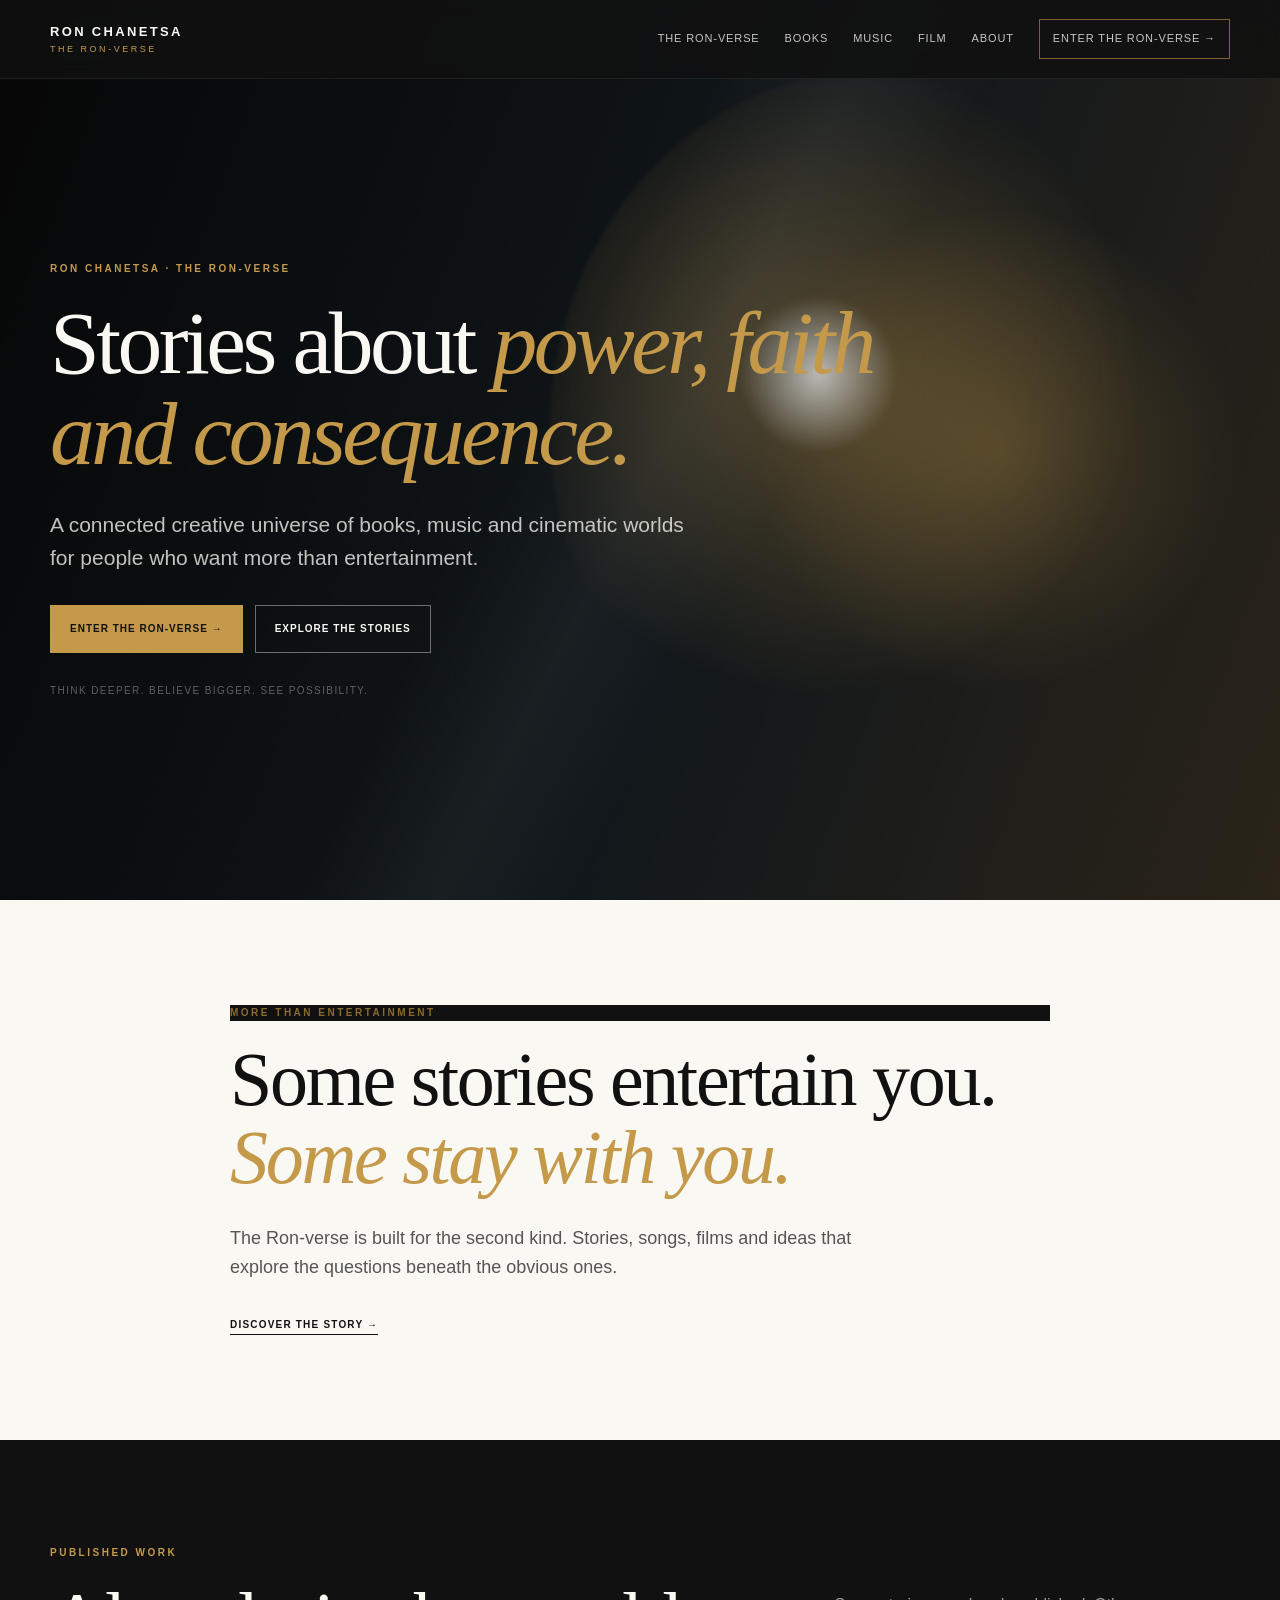
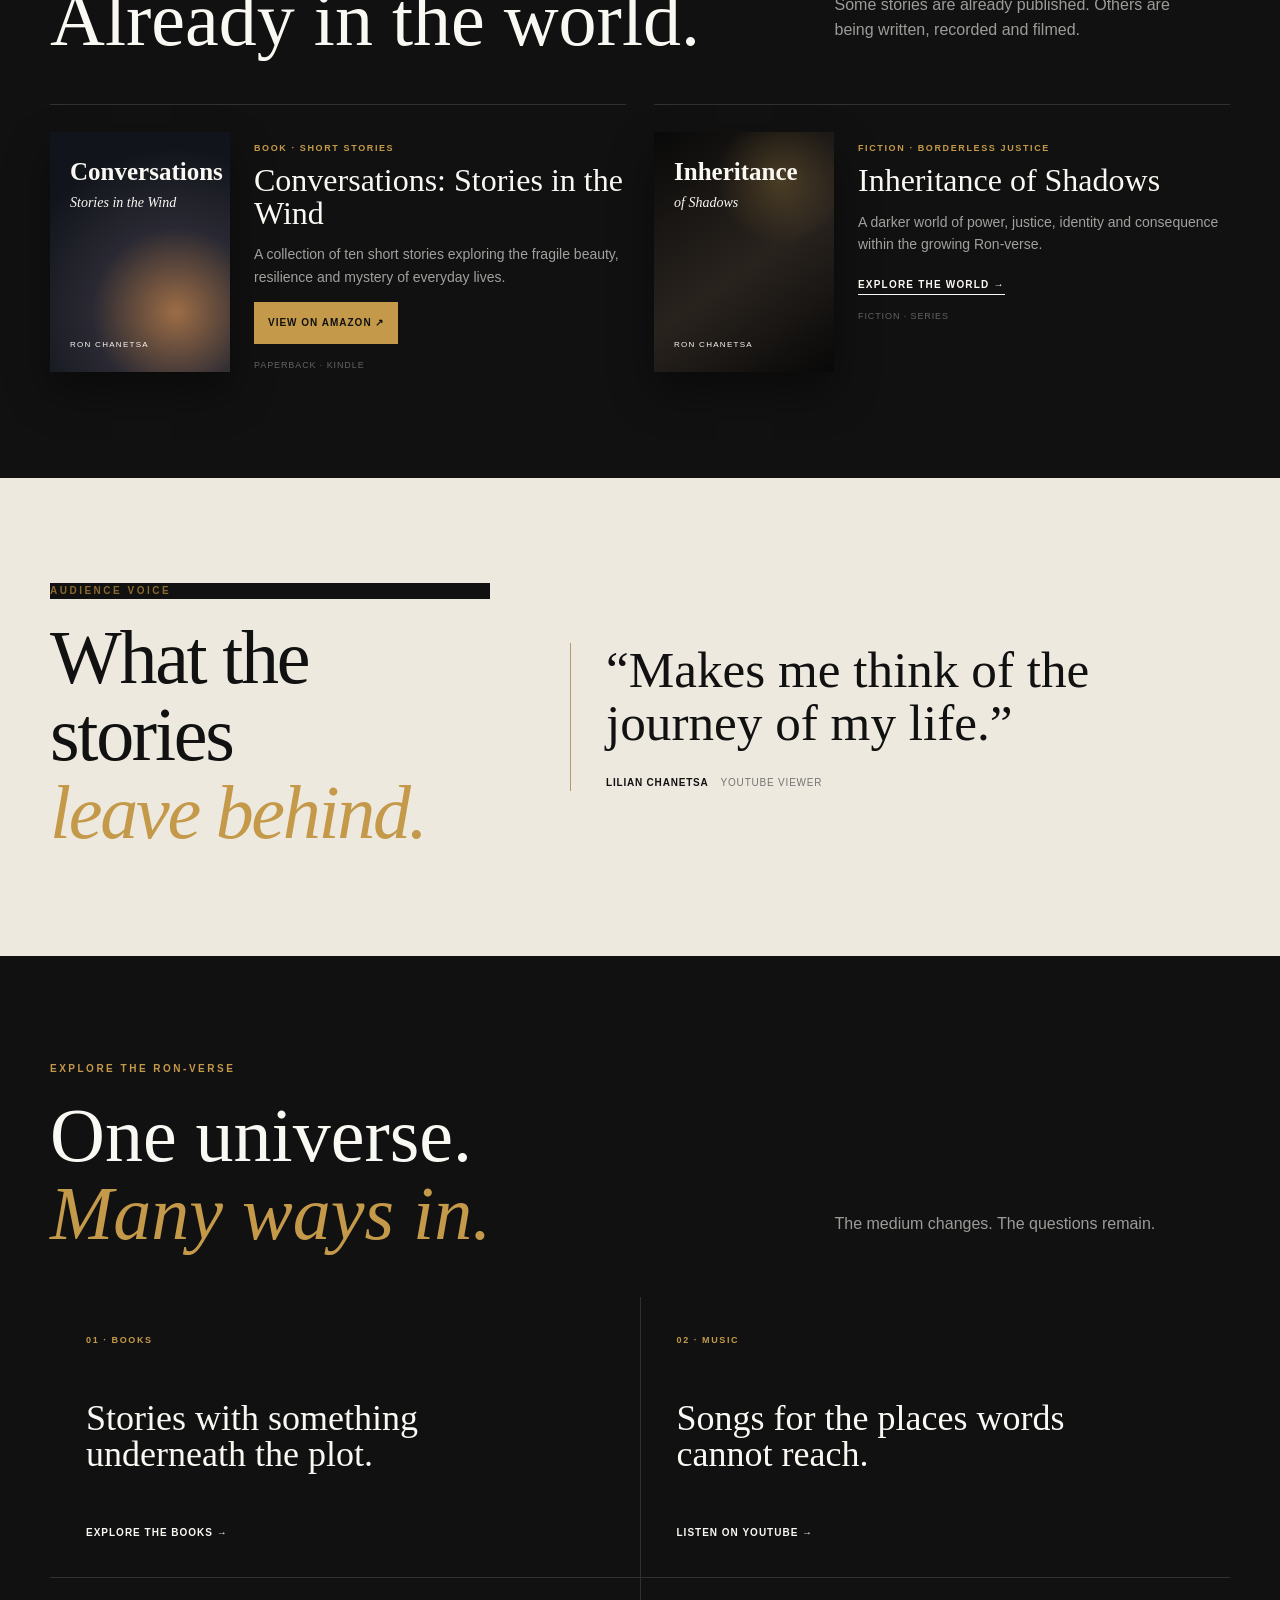
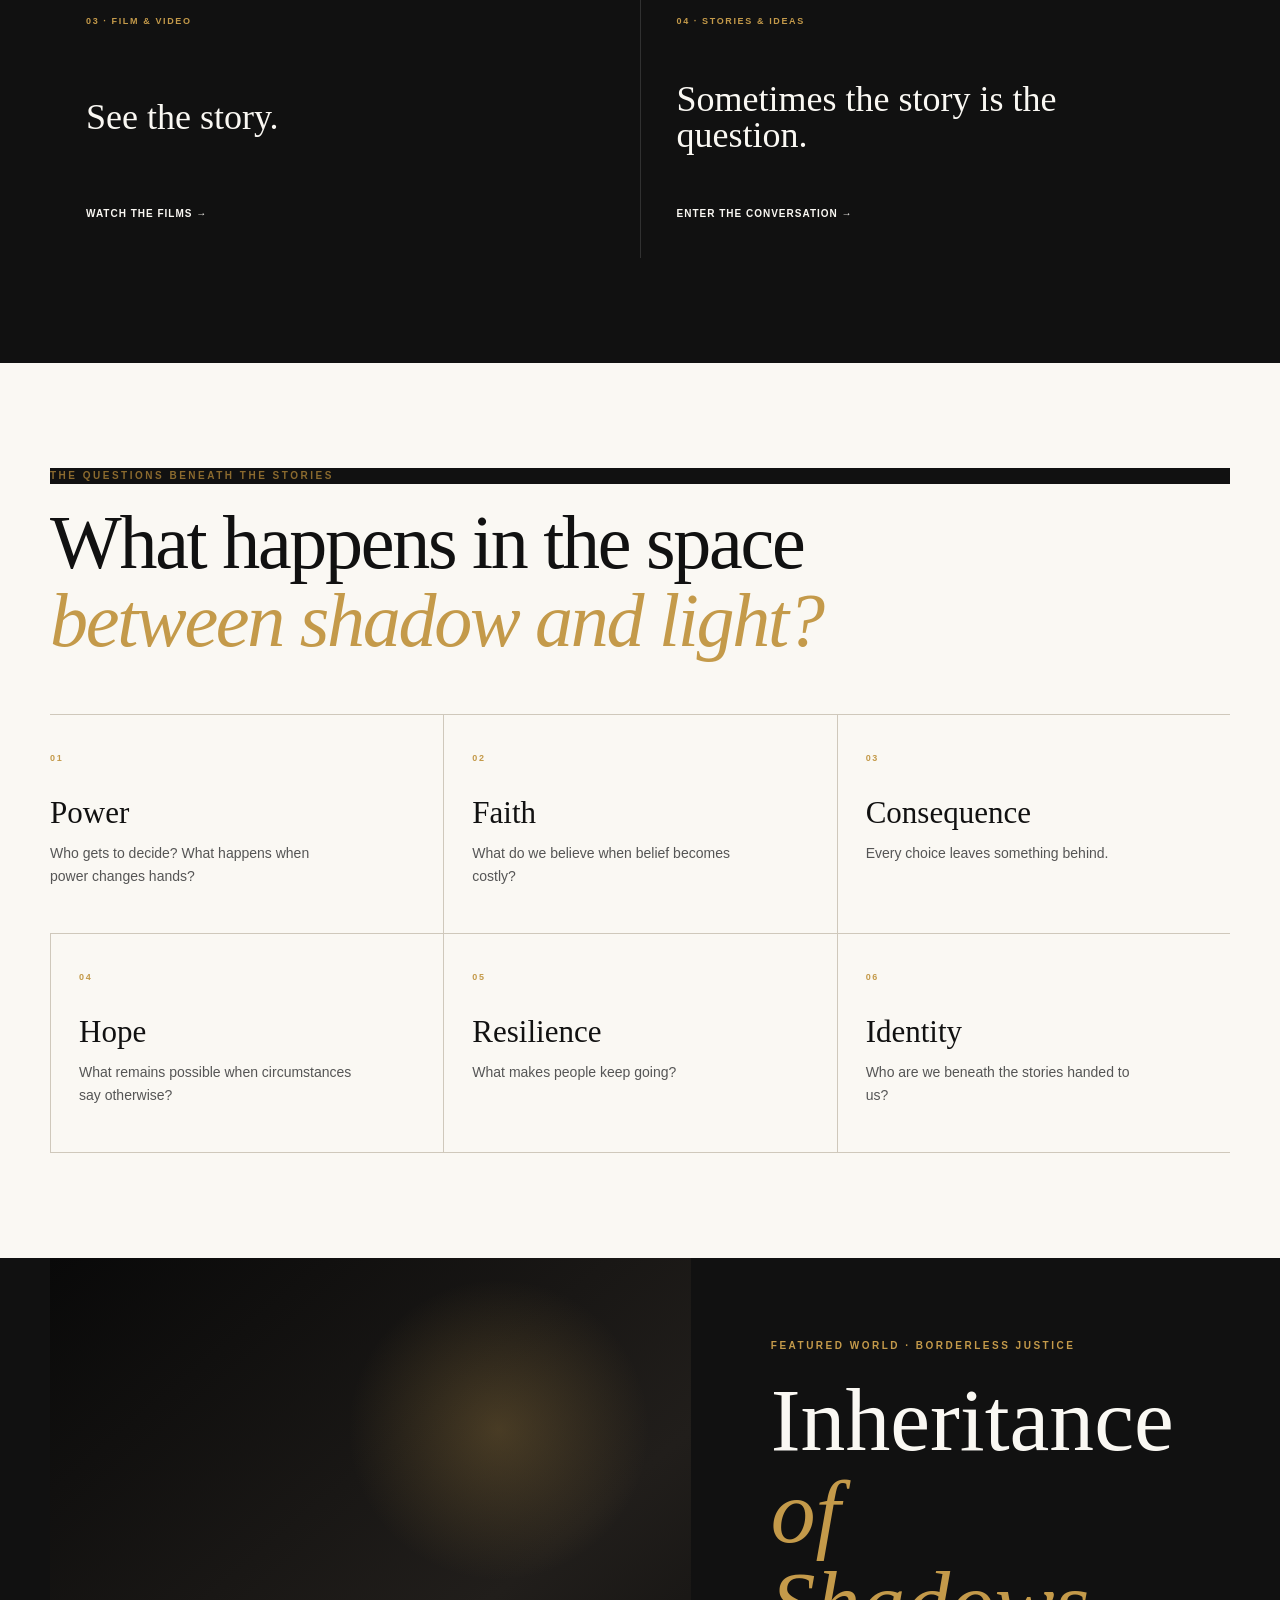
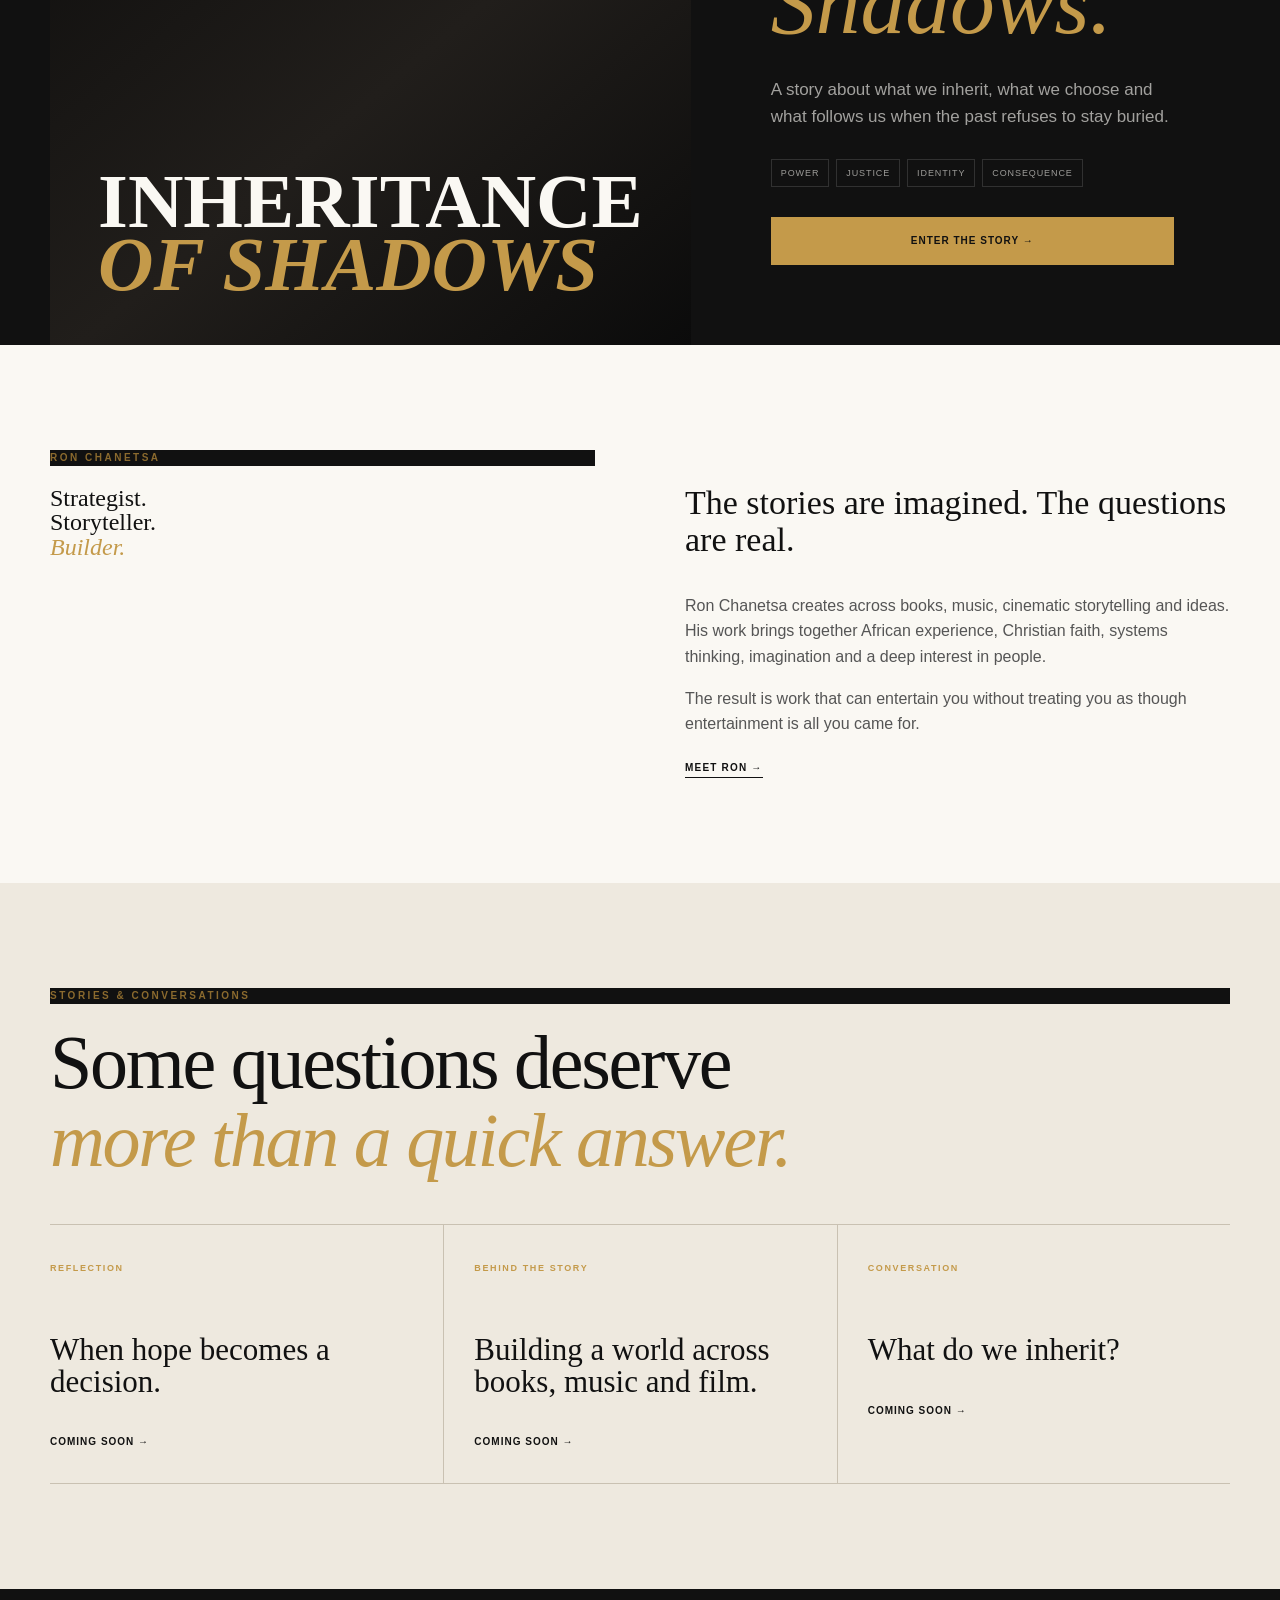
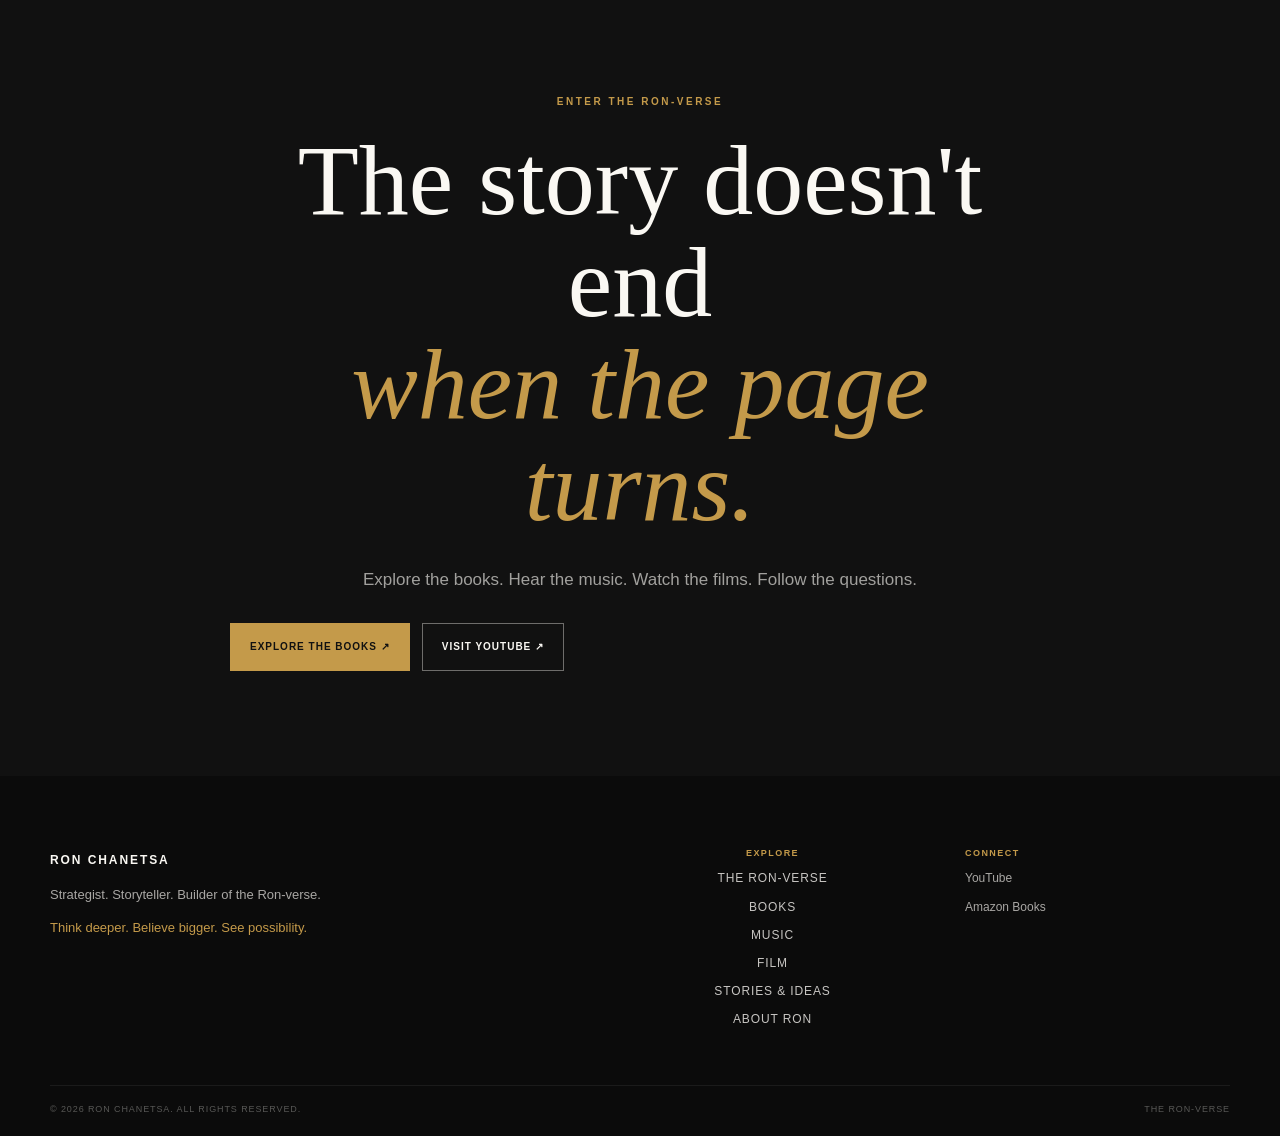
==== index.html @ a39eb704 "Connect Books navigation to Books page" ====
<!doctype html>
<html lang="en-ZA">
<head>
<meta charset="utf-8"><meta name="viewport" content="width=device-width,initial-scale=1">
<meta name="description" content="The Ron-verse is a connected creative universe of books, music, cinematic stories and ideas by Ron Chanetsa.">
<meta name="theme-color" content="#111111"><title>Ron Chanetsa | The Ron-verse</title>
<link rel="stylesheet" href="styles.css">
</head>
<body>
<a class="skip" href="#main">Skip to content</a>
<header><div class="wrap navwrap"><a class="brand" href="#top"><b>RON CHANETSA</b><small>THE RON-VERSE</small></a><button class="menu" aria-expanded="false" aria-controls="nav">☰</button><nav id="nav" aria-label="Primary"><a href="#universe">The Ron-verse</a><a href="books.html"">Books</a><a href="#music">Music</a><a href="#film">Film</a><a href="#about">About</a><a class="navcta" href="#enter">Enter the Ron-verse →</a></nav></div></header>
<main id="main">
<section class="hero" id="top"><div class="hero-art" aria-hidden="true"><i></i><em></em></div><div class="wrap hero-copy"><p class="eyebrow">RON CHANETSA · THE RON-VERSE</p><h1>Stories about <span>power, faith and consequence.</span></h1><p class="lede">A connected creative universe of books, music and cinematic worlds for people who want more than entertainment.</p><div class="actions"><a class="btn gold" href="#universe">Enter the Ron-verse →</a><a class="btn ghost" href=#books>Explore the stories</a></div><p class="tag">Think deeper. Believe bigger. See possibility.</p></div></section>
<section class="section intro"><div class="wrap narrow"><p class="eyebrow dark">MORE THAN ENTERTAINMENT</p><h2>Some stories entertain you.<br><span>Some stay with you.</span></h2><p>The Ron-verse is built for the second kind. Stories, songs, films and ideas that explore the questions beneath the obvious ones.</p><a class="link" href="#about">Discover the story →</a></div></section>
<section class="dark section" id="books"><div class="wrap"><div class="sectionhead"><div><p class="eyebrow">PUBLISHED WORK</p><h2>Already in the world.</h2></div><p>Some stories are already published. Others are being written, recorded and filmed.</p></div><div class="books">
<article class="book"><div class="cover conversations"><b>Conversations</b><i>Stories in the Wind</i><small>Ron Chanetsa</small></div><div><p class="kicker">BOOK · SHORT STORIES</p><h3>Conversations: Stories in the Wind</h3><p>A collection of ten short stories exploring the fragile beauty, resilience and mystery of everyday lives.</p><a class="btn gold small" href="https://a.co/d/0grzyKkY" target="_blank" rel="noopener">View on Amazon ↗</a><span class="format">Paperback · Kindle</span></div></article>
<article class="book"><div class="cover inheritance"><b>Inheritance</b><i>of Shadows</i><small>Ron Chanetsa</small></div><div><p class="kicker">FICTION · BORDERLESS JUSTICE</p><h3>Inheritance of Shadows</h3><p>A darker world of power, justice, identity and consequence within the growing Ron-verse.</p><a class="link light" href="#universe">Explore the world →</a><span class="format">Fiction · Series</span></div></article>
</div></div></section>
<section class="section voice"><div class="wrap voicegrid"><div><p class="eyebrow dark">AUDIENCE VOICE</p><h2>What the stories<br><span>leave behind.</span></h2></div><figure><blockquote>“Makes me think of the journey of my life.”</blockquote><figcaption><b>Lilian Chanetsa</b><span>YouTube viewer</span></figcaption></figure></div></section>
<section class="dark section" id="universe"><div class="wrap"><div class="sectionhead"><div><p class="eyebrow">EXPLORE THE RON-VERSE</p><h2>One universe.<br><span>Many ways in.</span></h2></div><p>The medium changes. The questions remain.</p></div><div class="worlds"><a href="#books.html"><small>01 · BOOKS</small><h3>Stories with something underneath the plot.</h3><b>Explore the books →</b></a><a id="music" href="https://www.youtube.com/channel/UCRruciXduhxNhuvLaTO6bKQ" target="_blank" rel="noopener"><small>02 · MUSIC</small><h3>Songs for the places words cannot reach.</h3><b>Listen on YouTube →</b></a><a id="film" href="https://www.youtube.com/channel/UCRruciXduhxNhuvLaTO6bKQ" target="_blank" rel="noopener"><small>03 · FILM & VIDEO</small><h3>See the story.</h3><b>Watch the films →</b></a><a href="#stories"><small>04 · STORIES & IDEAS</small><h3>Sometimes the story is the question.</h3><b>Enter the conversation →</b></a></div></div></section>
<section class="section themes"><div class="wrap"><p class="eyebrow dark">THE QUESTIONS BENEATH THE STORIES</p><h2>What happens in the space<br><span>between shadow and light?</span></h2><div class="themegrid"><article><small>01</small><h3>Power</h3><p>Who gets to decide? What happens when power changes hands?</p></article><article><small>02</small><h3>Faith</h3><p>What do we believe when belief becomes costly?</p></article><article><small>03</small><h3>Consequence</h3><p>Every choice leaves something behind.</p></article><article><small>04</small><h3>Hope</h3><p>What remains possible when circumstances say otherwise?</p></article><article><small>05</small><h3>Resilience</h3><p>What makes people keep going?</p></article><article><small>06</small><h3>Identity</h3><p>Who are we beneath the stories handed to us?</p></article></div></div></section>
<section class="dark feature"><div class="wrap featuregrid"><div class="featureart"><strong>INHERITANCE<br><span>OF SHADOWS</span></strong></div><div class="featurecopy"><p class="eyebrow">FEATURED WORLD · BORDERLESS JUSTICE</p><h2>Inheritance<br><span>of Shadows.</span></h2><p>A story about what we inherit, what we choose and what follows us when the past refuses to stay buried.</p><div class="tags"><i>Power</i><i>Justice</i><i>Identity</i><i>Consequence</i></div><a class="btn gold" href=#books>Enter the story →</a></div></div></section>
<section class="section" id="about"><div class="wrap split"><div><p class="eyebrow dark">RON CHANETSA</p><h2>Strategist.<br>Storyteller.<br><span>Builder.</span></h2></div><div class="aboutcopy"><p class="lead">The stories are imagined. The questions are real.</p><p>Ron Chanetsa creates across books, music, cinematic storytelling and ideas. His work brings together African experience, Christian faith, systems thinking, imagination and a deep interest in people.</p><p>The result is work that can entertain you without treating you as though entertainment is all you came for.</p><a class="link" href="#enter">Meet Ron →</a></div></div></section>
<section class="section paper" id="stories"><div class="wrap"><p class="eyebrow dark">STORIES & CONVERSATIONS</p><h2>Some questions deserve<br><span>more than a quick answer.</span></h2><div class="storygrid"><article><small>REFLECTION</small><h3>When hope becomes a decision.</h3><b>Coming soon →</b></article><article><small>BEHIND THE STORY</small><h3>Building a world across books, music and film.</h3><b>Coming soon →</b></article><article><small>CONVERSATION</small><h3>What do we inherit?</h3><b>Coming soon →</b></article></div></div></section>
<section class="dark section final" id="enter"><div class="wrap narrow center"><p class="eyebrow">ENTER THE RON-VERSE</p><h2>The story doesn't end<br><span>when the page turns.</span></h2><p>Explore the books. Hear the music. Watch the films. Follow the questions.</p><div class="actions"><a class="btn gold" href="https://a.co/d/0grzyKkY" target="_blank" rel="noopener">Explore the books ↗</a><a class="btn ghost" href="https://www.youtube.com/channel/UCRruciXduhxNhuvLaTO6bKQ" target="_blank" rel="noopener">Visit YouTube ↗</a></div></div></section>
</main>
<footer><div class="wrap footergrid"><div><b>RON CHANETSA</b><p>Strategist. Storyteller. Builder of the Ron-verse.</p><p class="goldtext">Think deeper. Believe bigger. See possibility.</p></div><nav aria-label="Footer"><b>EXPLORE</b><a href="#universe">The Ron-verse</a><a href=#books>Books</a><a href="#music">Music</a><a href="#film">Film</a><a href="#stories">Stories & Ideas</a><a href="#about">About Ron</a></nav><div><b>CONNECT</b><a href="https://www.youtube.com/channel/UCRruciXduhxNhuvLaTO6bKQ" target="_blank" rel="noopener">YouTube</a><a href="https://a.co/d/0grzyKkY" target="_blank" rel="noopener">Amazon Books</a></div></div><div class="wrap footerbottom"><span>© 2026 Ron Chanetsa. All rights reserved.</span><span>THE RON-VERSE</span></div></footer>
<script src="main.js" defer></script></body></html>
---- styles.css ----
:root{--black:#111;--paper:#faf8f3;--gold:#c49a4a;--mid:#18232b;--smoke:#747474;--serif:Georgia,'Times New Roman',serif;--sans:Arial,Helvetica,sans-serif;--max:1180px}*{box-sizing:border-box}html{scroll-behavior:smooth}body{margin:0;background:var(--paper);color:var(--black);font-family:var(--sans);line-height:1.6}a{color:inherit;text-decoration:none}.wrap{width:min(var(--max),calc(100% - 48px));margin:auto}.narrow{max-width:820px}.skip{position:fixed;top:-50px;left:12px;background:var(--gold);padding:10px;z-index:999}.skip:focus{top:12px}header{position:fixed;top:0;width:100%;z-index:10;background:#111d;backdrop-filter:blur(12px);border-bottom:1px solid #fff1}.navwrap{height:78px;display:flex;align-items:center;justify-content:space-between}.brand{display:flex;flex-direction:column;line-height:1}.brand b{font-size:13px;letter-spacing:.18em;color:var(--paper)}.brand small{font-size:9px;letter-spacing:.28em;color:var(--gold);margin-top:7px}nav{display:flex;gap:25px;align-items:center;font-size:11px;text-transform:uppercase;letter-spacing:.08em;color:#faf8f3c9}.navcta{border:1px solid #c49a4a99;padding:10px 13px}.menu{display:none;background:none;border:0;color:var(--paper);font-size:24px}.hero{min-height:100svh;background:#090909;color:var(--paper);position:relative;display:flex;align-items:center;overflow:hidden}.hero-art{position:absolute;inset:0;background:radial-gradient(circle at 78% 50%,#c49a4a44,transparent 22%),linear-gradient(110deg,#060606,#11171b 55%,#2a2419)}.hero-art:before{content:"";position:absolute;right:7%;top:8%;width:50vw;height:80vh;border-radius:50%;background:radial-gradient(circle at 42% 42%,#faf8f3b5,#c49a4a44 14%,transparent 58%);filter:blur(2px)}.hero-art:after{content:"";position:absolute;inset:-20%;background:linear-gradient(105deg,transparent 45%,#faf8f30b 51%,transparent 57%);transform:rotate(12deg)}.hero-copy{position:relative;padding-top:70px}.eyebrow{font-size:10px;letter-spacing:.25em;font-weight:bold;color:var(--gold);text-transform:uppercase;margin:0 0 20px}.eyebrow.dark{color:#8b6a2e}h1,h2,h3{line-height:1.02;margin:0;font-family:var(--serif);font-weight:400}h1{font-size:clamp(55px,7vw,104px);max-width:950px;letter-spacing:-.04em}h1 span,h2 span{color:var(--gold);font-style:italic}.lede{font-size:clamp(17px,2vw,21px);max-width:650px;color:#faf8f3c4;margin:28px 0}.actions{display:flex;gap:12px;flex-wrap:wrap;margin-top:30px}.btn{min-height:48px;padding:0 19px;display:inline-flex;align-items:center;justify-content:center;font-size:10px;font-weight:bold;letter-spacing:.1em;text-transform:uppercase;border:1px solid transparent}.gold{background:var(--gold);color:#111}.ghost{border-color:#faf8f366;color:var(--paper)}.gold:hover{background:#d5ae5e}.ghost:hover{border-color:var(--gold);color:var(--gold)}.tag{font-size:10px;letter-spacing:.14em;text-transform:uppercase;color:#faf8f359;margin-top:30px}.section{padding:105px 0}.intro h2,.themes h2,.voice h2,.about h2,.paper h2{font-size:clamp(48px,6vw,76px);letter-spacing:-.03em}.intro>div>p:not(.eyebrow){max-width:650px;color:#555;font-size:18px;margin:28px 0}.link{font-size:10px;font-weight:bold;text-transform:uppercase;letter-spacing:.12em;border-bottom:1px solid currentColor;padding-bottom:4px}.dark{background:var(--black);color:var(--paper)}.sectionhead{display:grid;grid-template-columns:1.3fr .7fr;gap:50px;align-items:end;margin-bottom:45px}.sectionhead h2{font-size:clamp(48px,6vw,76px)}.sectionhead>p{color:#faf8f399;max-width:370px}.books{display:grid;grid-template-columns:1fr 1fr;gap:28px}.book{border-top:1px solid #fff2;padding-top:27px;display:grid;grid-template-columns:180px 1fr;gap:24px}.cover{aspect-ratio:3/4;padding:20px;display:flex;flex-direction:column;color:var(--paper);box-shadow:0 20px 40px #0006}.cover b{font-family:var(--serif);font-size:25px}.cover i{font-family:var(--serif);font-size:14px}.cover small{margin-top:auto;font-size:8px;letter-spacing:.16em;text-transform:uppercase}.conversations{background:radial-gradient(circle at 70% 75%,#9c6d45,#2a2933 38%,#11151b 75%)}.inheritance{background:radial-gradient(circle at 70% 20%,#c49a4a44,transparent 28%),linear-gradient(145deg,#090909,#29231e 55%,#080808)}.kicker{font-size:9px;letter-spacing:.18em;color:var(--gold);font-weight:bold}.book h3{font-size:32px}.book p:not(.kicker){color:#faf8f39e;font-size:14px}.small{min-height:42px;padding:0 13px}.format{display:block;color:#faf8f359;font-size:9px;letter-spacing:.1em;text-transform:uppercase;margin-top:14px}.light{color:var(--paper)}.voice{background:#eee9df}.voicegrid{display:grid;grid-template-columns:.8fr 1.2fr;gap:80px;align-items:center}.voice figure{border-left:1px solid #b39a6c;padding-left:35px;margin:0}.voice blockquote{font-family:var(--serif);font-size:clamp(32px,4vw,54px);line-height:1.05;margin:0}.voice figcaption{display:flex;gap:12px;font-size:10px;text-transform:uppercase;letter-spacing:.08em;margin-top:25px}.voice figcaption span{color:var(--smoke)}.worlds{display:grid;grid-template-columns:1fr 1fr;gap:1px;background:#fff2}.worlds a{background:#111;padding:36px;min-height:280px;display:flex;flex-direction:column;justify-content:space-between}.worlds a:hover{background:#181818}.worlds small,.themegrid small,.storygrid small{color:var(--gold);font-size:9px;letter-spacing:.18em;font-weight:bold}.worlds h3{font-size:36px;max-width:450px}.worlds b{font-size:10px;text-transform:uppercase;letter-spacing:.1em}.themes h2{margin-bottom:55px}.themegrid{display:grid;grid-template-columns:repeat(3,1fr);border-top:1px solid #cfc8bb}.themegrid article{padding:28px 28px 32px 0;border-bottom:1px solid #cfc8bb}.themegrid article+article{border-left:1px solid #cfc8bb;padding-left:28px}.themegrid h3{font-size:31px;margin-top:28px}.themegrid p{color:#555;font-size:14px;max-width:280px}.featuregrid{display:grid;grid-template-columns:1fr 1fr}.featureart{min-height:650px;background:radial-gradient(circle at 70% 25%,#c49a4a44,transparent 22%),linear-gradient(140deg,#090909,#211e1b 58%,#0b0b0b);display:flex;align-items:flex-end;padding:48px}.featureart strong{font-family:var(--serif);font-size:clamp(45px,6vw,82px);line-height:.82}.featureart strong span{color:var(--gold);font-style:italic}.featurecopy{padding:80px;display:flex;flex-direction:column;justify-content:center}.featurecopy h2{font-size:clamp(55px,7vw,90px)}.featurecopy>p:not(.eyebrow){color:#faf8f39f;max-width:480px;font-size:17px;margin:28px 0}.tags{display:flex;gap:7px;flex-wrap:wrap;margin-bottom:30px}.tags i{font-style:normal;border:1px solid #fff2;padding:6px 9px;font-size:9px;letter-spacing:.1em;text-transform:uppercase;color:#faf8f399}.split{display:grid;grid-template-columns:1fr 1fr;gap:90px}.aboutcopy{max-width:570px}.aboutcopy p{color:#555;font-size:16px}.aboutcopy .lead{font-family:var(--serif);font-size:34px;line-height:1.1;color:#111}.paper{background:#eee9df}.storygrid{display:grid;grid-template-columns:repeat(3,1fr);border-top:1px solid #c9c1b2;margin-top:45px}.storygrid article{padding:28px 30px 30px 0;border-bottom:1px solid #c9c1b2}.storygrid article+article{border-left:1px solid #c9c1b2;padding-left:30px}.storygrid h3{font-size:31px;margin:55px 0 30px}.storygrid b{font-size:10px;text-transform:uppercase;letter-spacing:.1em}.final{text-align:center}.center{margin-inline:auto}.final p:not(.eyebrow){max-width:580px;color:#faf8f39e;font-size:17px;margin:28px auto}.final h2{font-size:clamp(58px,8vw,100px)}footer{background:#0b0b0b;color:#faf8f3a8;padding:70px 0 20px}.footergrid{display:grid;grid-template-columns:1.5fr .75fr .75fr;gap:60px}.footergrid>b,.footergrid nav>b,.footergrid div>b{color:var(--paper);letter-spacing:.16em;font-size:12px}.footergrid p{max-width:350px;font-size:13px}.goldtext{color:var(--gold)}.footergrid nav,.footergrid>div:last-child{display:flex;flex-direction:column;gap:9px}.footergrid nav>b,.footergrid>div:last-child>b{color:var(--gold);font-size:9px}.footergrid a{font-size:12px}.footergrid a:hover{color:var(--gold)}.footerbottom{margin-top:55px;border-top:1px solid #fff1;padding-top:16px;display:flex;justify-content:space-between;font-size:9px;letter-spacing:.1em;text-transform:uppercase;color:#faf8f352}@media(max-width:900px){nav{gap:13px}.books,.sectionhead,.voicegrid,.featuregrid,.split{grid-template-columns:1fr}.worlds{grid-template-columns:1fr}.themegrid{grid-template-columns:1fr 1fr}.featurecopy{padding:65px 0}.featureart{min-height:430px}.footergrid{grid-template-columns:1fr 1fr}.footergrid>div:first-child{grid-column:1/-1}}@media(max-width:720px){.wrap{width:calc(100% - 34px)}.menu{display:block}header nav{display:none;position:fixed;inset:78px 0 0;background:#111;padding:25px 22px;flex-direction:column;align-items:stretch;gap:0}header nav.open{display:flex}header nav a{padding:17px 0;border-bottom:1px solid #fff1}.navcta{text-align:center;margin-top:15px}.hero-copy{padding-top:70px}.section{padding:80px 0}.books{gap:35px}.book{grid-template-columns:115px 1fr;gap:16px}.book h3{font-size:27px}.cover{padding:13px}.cover b{font-size:17px}.cover i{font-size:10px}.worlds h3{font-size:31px}.themegrid{grid-template-columns:1fr}.themegrid article+article{border-left:0;padding-left:0}.storygrid{grid-template-columns:1fr}.storygrid article+article{border-left:0;padding-left:0}.footergrid{grid-template-columns:1fr}.footergrid>div:first-child{grid-column:auto}.footerbottom{flex-direction:column;gap:7px}.actions .btn{width:100%}}@media(prefers-reduced-motion:reduce){html{scroll-behavior:auto}}
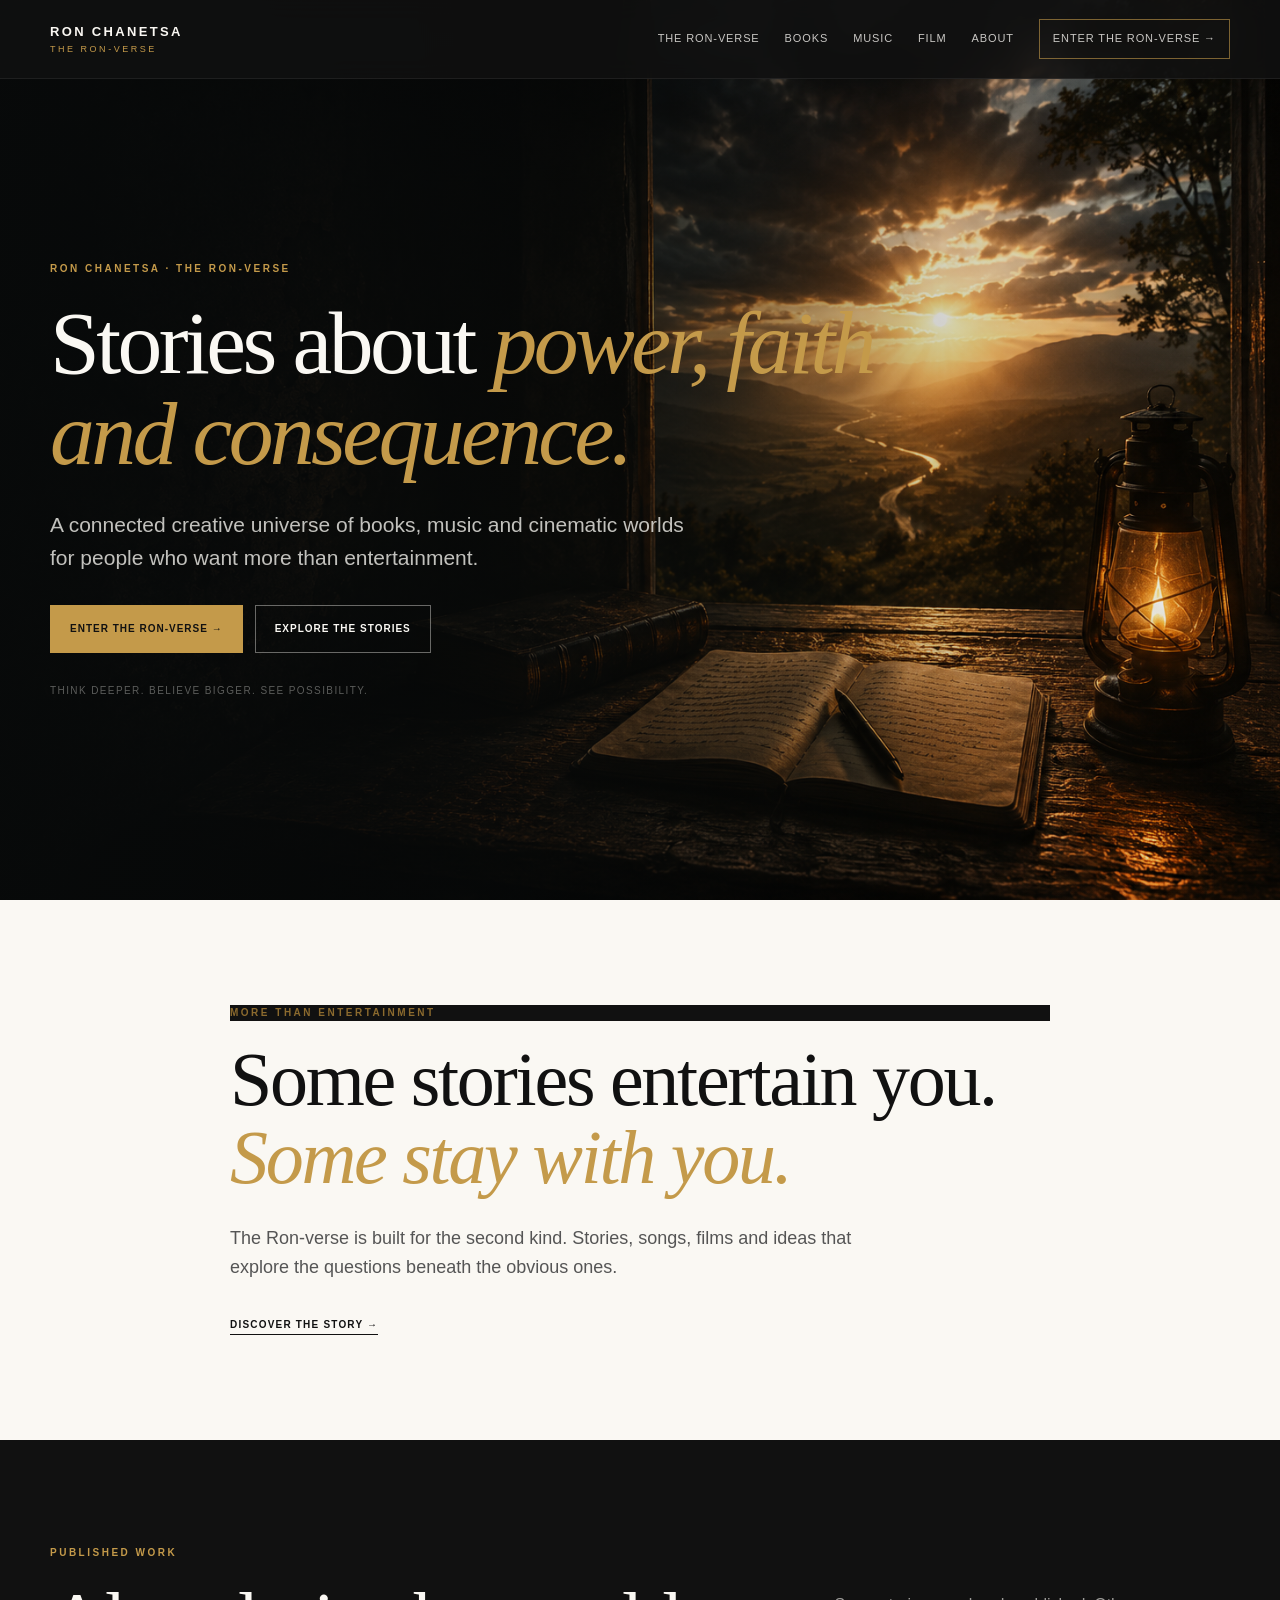
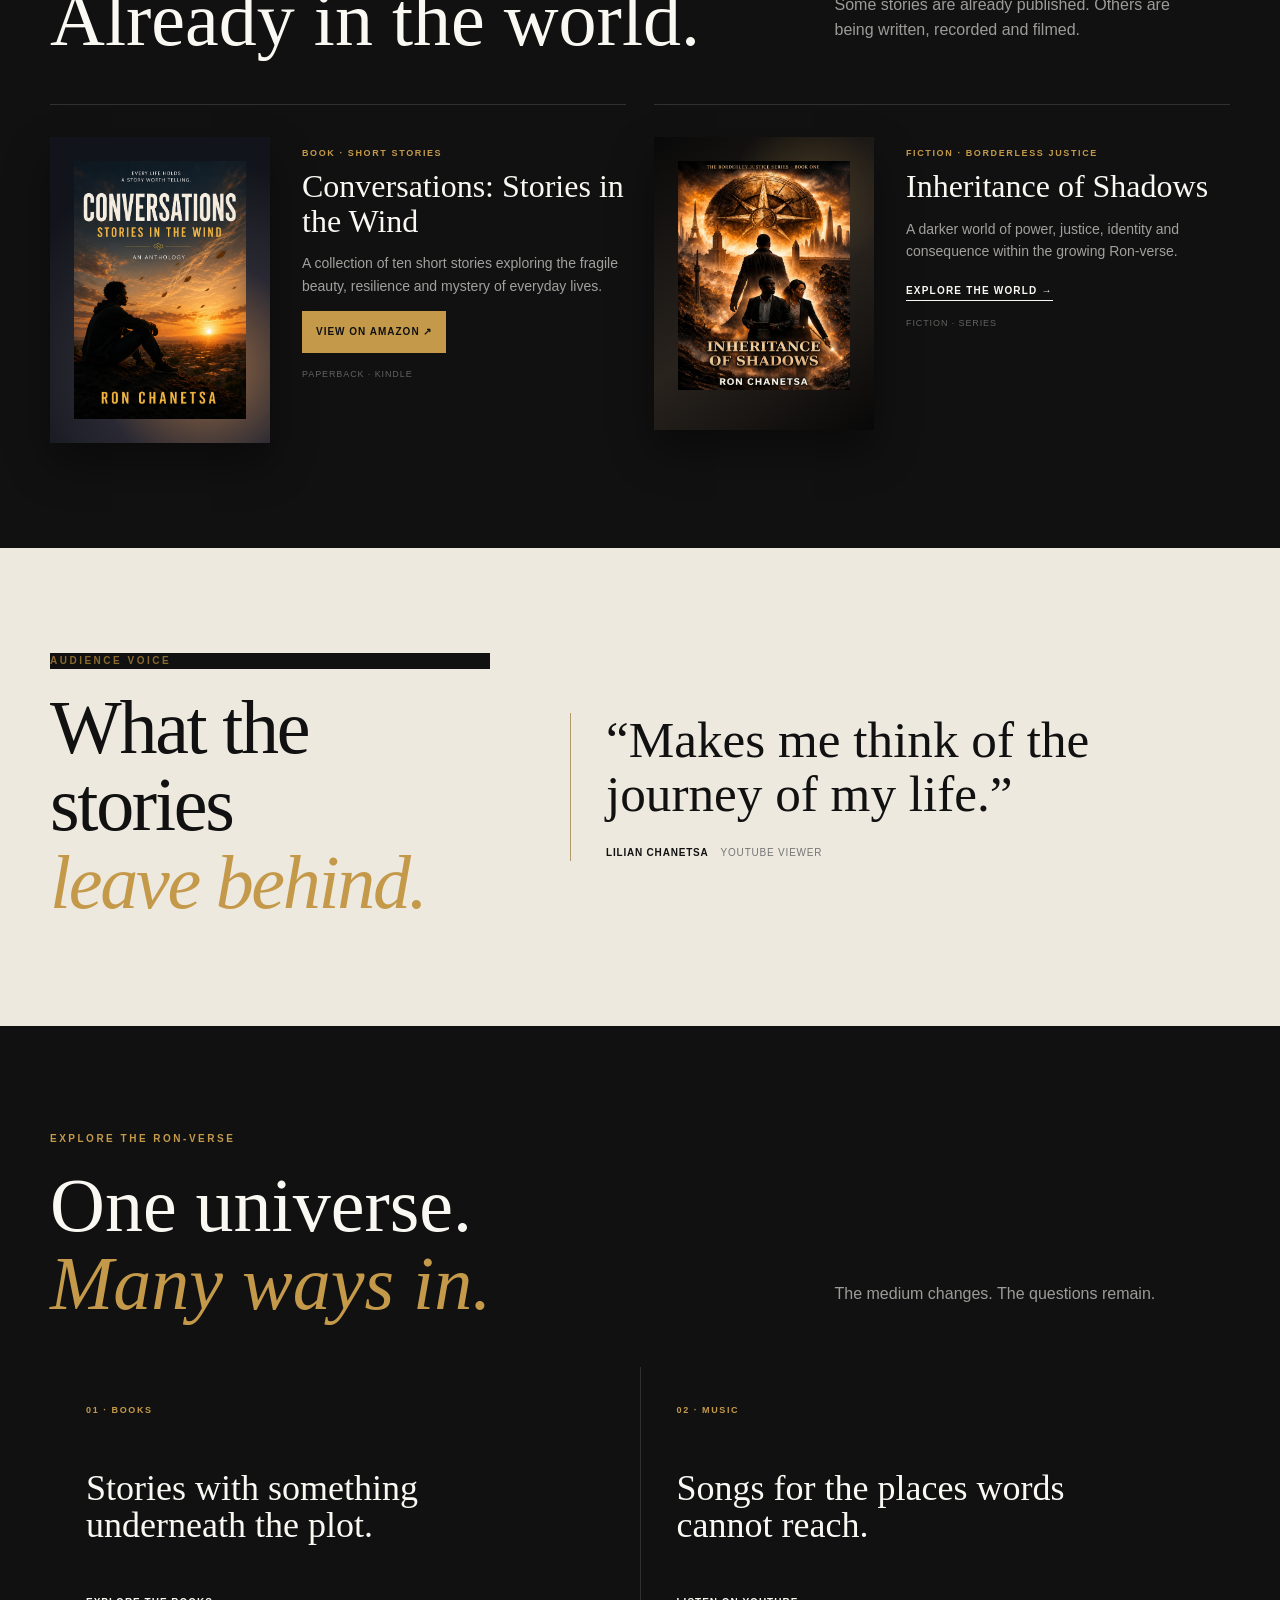
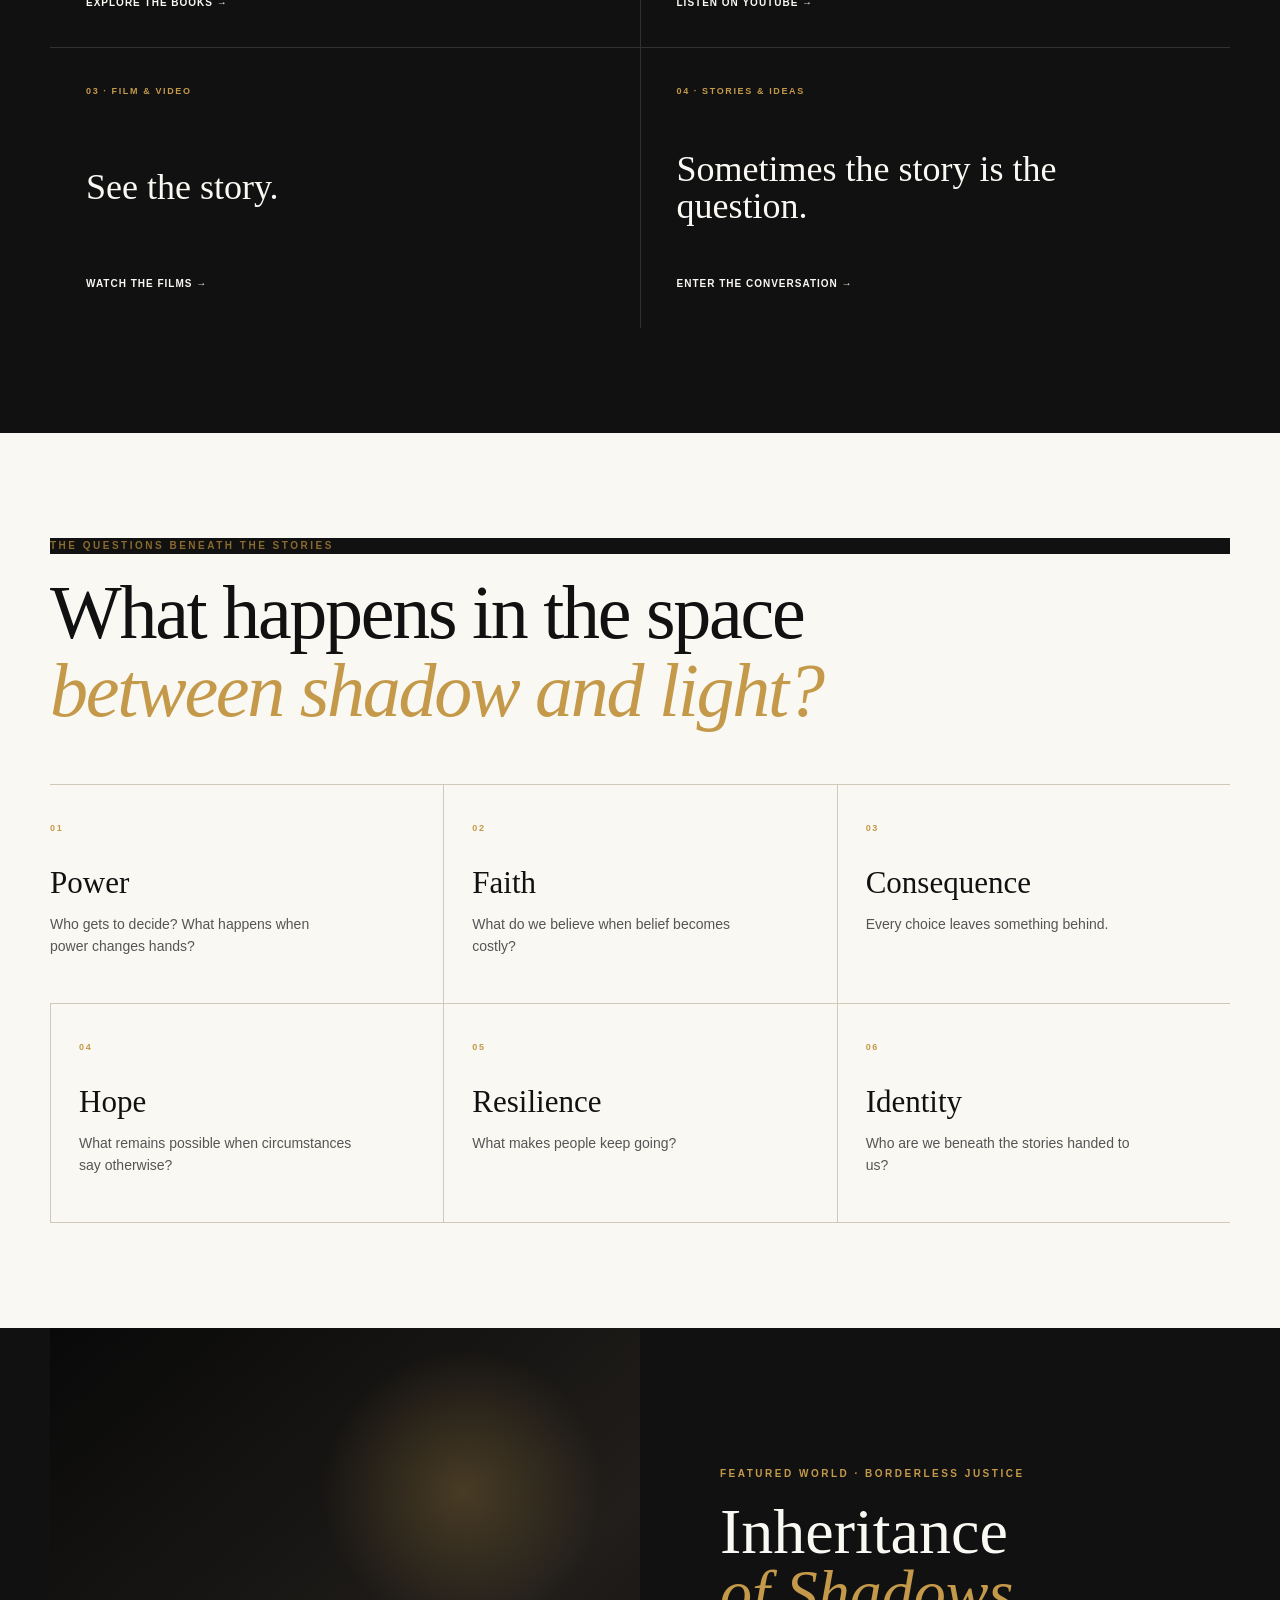
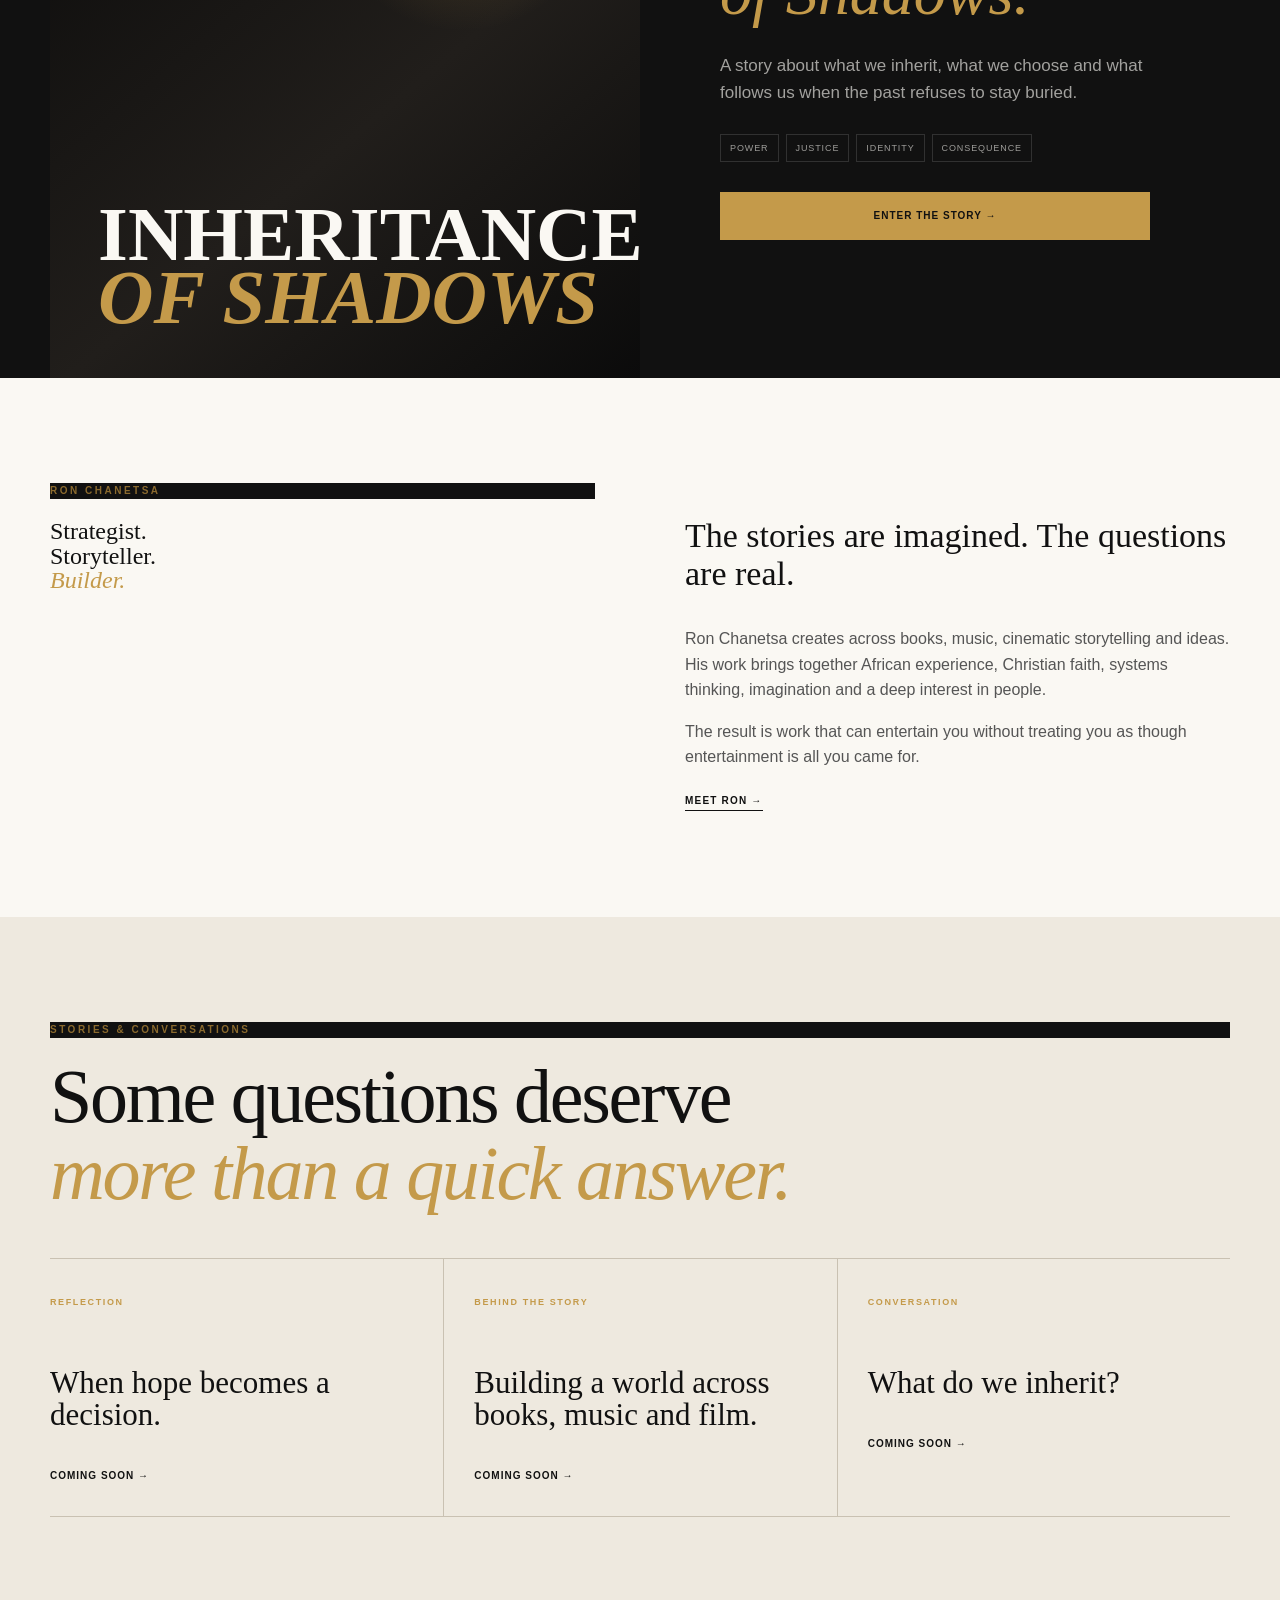
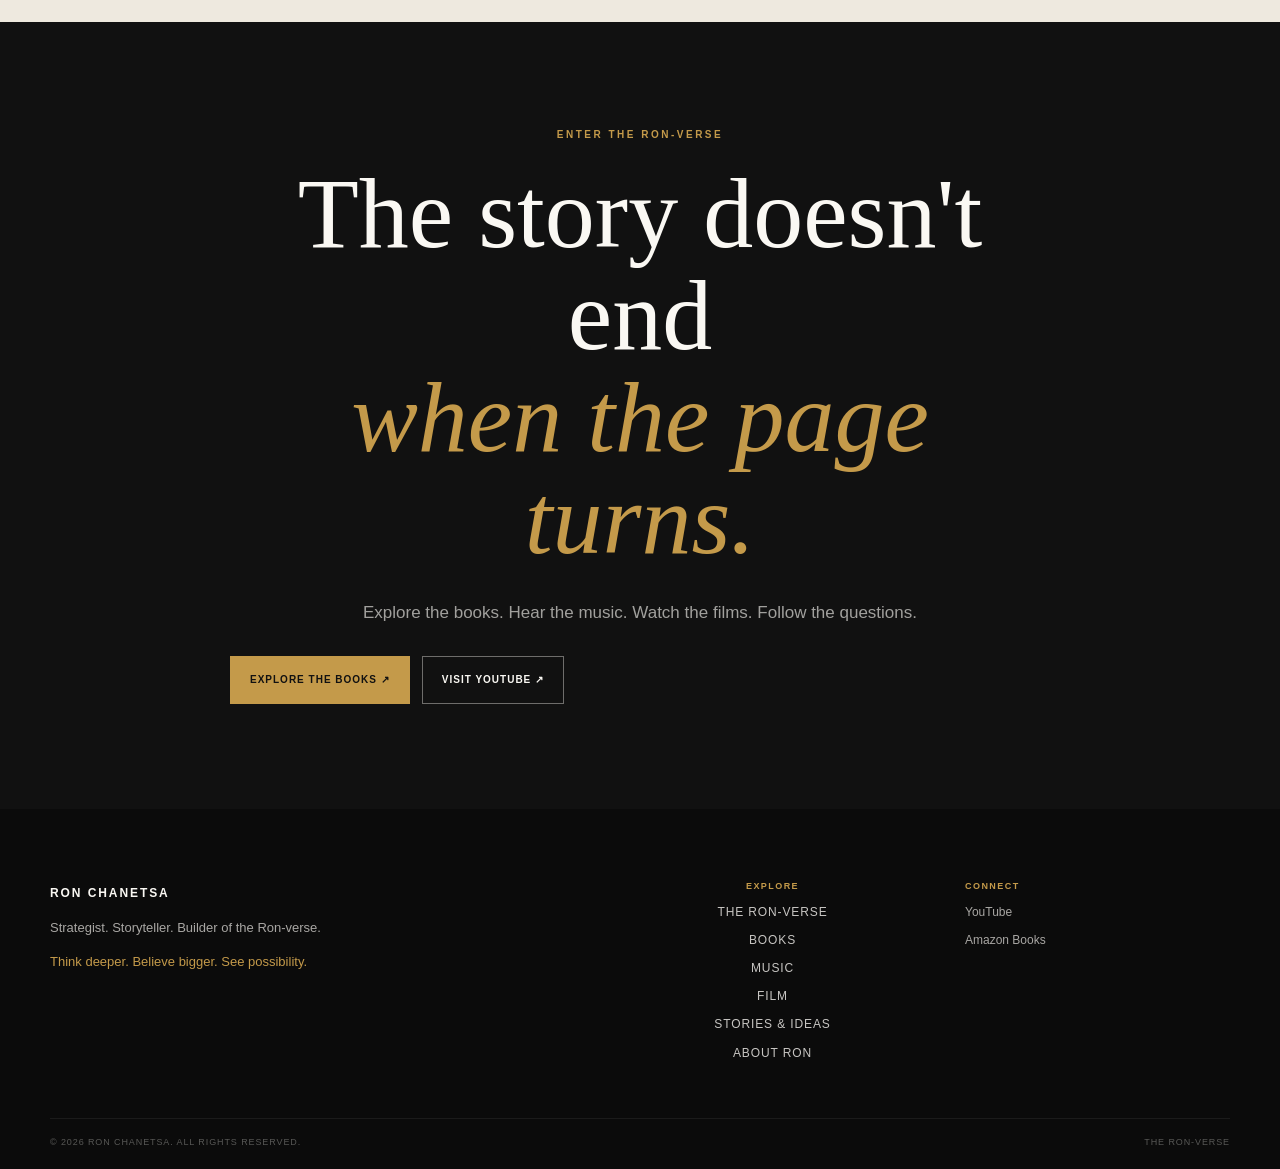
==== commit b1c414e4: "Use WebP book covers on homepage" ====
--- a/index.html
+++ b/index.html
@@ -8,13 +8,13 @@
 </head>
 <body>
 <a class="skip" href="#main">Skip to content</a>
-<header><div class="wrap navwrap"><a class="brand" href="#top"><b>RON CHANETSA</b><small>THE RON-VERSE</small></a><button class="menu" aria-expanded="false" aria-controls="nav">☰</button><nav id="nav" aria-label="Primary"><a href="#universe">The Ron-verse</a><a href="books.html"">Books</a><a href="#music">Music</a><a href="#film">Film</a><a href="#about">About</a><a class="navcta" href="#enter">Enter the Ron-verse →</a></nav></div></header>
+<header><div class="wrap navwrap"><a class="brand" href="#top"><b>RON CHANETSA</b><small>THE RON-VERSE</small></a><button class="menu" aria-expanded="false" aria-controls="nav">☰</button><nav id="nav" aria-label="Primary"><a href="#universe">The Ron-verse</a><a href="books.html"">Books</a><a href="music.html"">Music</a><a href="#film">Film</a><a href="#about">About</a><a class="navcta" href="#enter">Enter the Ron-verse →</a></nav></div></header>
 <main id="main">
 <section class="hero" id="top"><div class="hero-art" aria-hidden="true"><i></i><em></em></div><div class="wrap hero-copy"><p class="eyebrow">RON CHANETSA · THE RON-VERSE</p><h1>Stories about <span>power, faith and consequence.</span></h1><p class="lede">A connected creative universe of books, music and cinematic worlds for people who want more than entertainment.</p><div class="actions"><a class="btn gold" href="#universe">Enter the Ron-verse →</a><a class="btn ghost" href=#books>Explore the stories</a></div><p class="tag">Think deeper. Believe bigger. See possibility.</p></div></section>
 <section class="section intro"><div class="wrap narrow"><p class="eyebrow dark">MORE THAN ENTERTAINMENT</p><h2>Some stories entertain you.<br><span>Some stay with you.</span></h2><p>The Ron-verse is built for the second kind. Stories, songs, films and ideas that explore the questions beneath the obvious ones.</p><a class="link" href="#about">Discover the story →</a></div></section>
 <section class="dark section" id="books"><div class="wrap"><div class="sectionhead"><div><p class="eyebrow">PUBLISHED WORK</p><h2>Already in the world.</h2></div><p>Some stories are already published. Others are being written, recorded and filmed.</p></div><div class="books">
-<article class="book"><div class="cover conversations"><b>Conversations</b><i>Stories in the Wind</i><small>Ron Chanetsa</small></div><div><p class="kicker">BOOK · SHORT STORIES</p><h3>Conversations: Stories in the Wind</h3><p>A collection of ten short stories exploring the fragile beauty, resilience and mystery of everyday lives.</p><a class="btn gold small" href="https://a.co/d/0grzyKkY" target="_blank" rel="noopener">View on Amazon ↗</a><span class="format">Paperback · Kindle</span></div></article>
-<article class="book"><div class="cover inheritance"><b>Inheritance</b><i>of Shadows</i><small>Ron Chanetsa</small></div><div><p class="kicker">FICTION · BORDERLESS JUSTICE</p><h3>Inheritance of Shadows</h3><p>A darker world of power, justice, identity and consequence within the growing Ron-verse.</p><a class="link light" href="#universe">Explore the world →</a><span class="format">Fiction · Series</span></div></article>
+<article class="book"><div class="cover conversations"><img src="assets/Conversations_WEB.webp" alt="Conversations: Stories in the Wind book cover"></div><div><p class="kicker">BOOK · SHORT STORIES</p><h3>Conversations: Stories in the Wind</h3><p>A collection of ten short stories exploring the fragile beauty, resilience and mystery of everyday lives.</p><a class="btn gold small" href="https://a.co/d/0grzyKkY" target="_blank" rel="noopener">View on Amazon ↗</a><span class="format">Paperback · Kindle</span></div></article>
+<article class="book"><div class="cover inheritance"><img src="assets/Inheritance_of_Shadows_WEB.webp" alt="Inheritance of Shadows book cover"></div><div><p class="kicker">FICTION · BORDERLESS JUSTICE</p><h3>Inheritance of Shadows</h3><p>A darker world of power, justice, identity and consequence within the growing Ron-verse.</p><a class="link light" href="#universe">Explore the world →</a><span class="format">Fiction · Series</span></div></article>
 </div></div></section>
 <section class="section voice"><div class="wrap voicegrid"><div><p class="eyebrow dark">AUDIENCE VOICE</p><h2>What the stories<br><span>leave behind.</span></h2></div><figure><blockquote>“Makes me think of the journey of my life.”</blockquote><figcaption><b>Lilian Chanetsa</b><span>YouTube viewer</span></figcaption></figure></div></section>
 <section class="dark section" id="universe"><div class="wrap"><div class="sectionhead"><div><p class="eyebrow">EXPLORE THE RON-VERSE</p><h2>One universe.<br><span>Many ways in.</span></h2></div><p>The medium changes. The questions remain.</p></div><div class="worlds"><a href="#books.html"><small>01 · BOOKS</small><h3>Stories with something underneath the plot.</h3><b>Explore the books →</b></a><a id="music" href="https://www.youtube.com/channel/UCRruciXduhxNhuvLaTO6bKQ" target="_blank" rel="noopener"><small>02 · MUSIC</small><h3>Songs for the places words cannot reach.</h3><b>Listen on YouTube →</b></a><a id="film" href="https://www.youtube.com/channel/UCRruciXduhxNhuvLaTO6bKQ" target="_blank" rel="noopener"><small>03 · FILM & VIDEO</small><h3>See the story.</h3><b>Watch the films →</b></a><a href="#stories"><small>04 · STORIES & IDEAS</small><h3>Sometimes the story is the question.</h3><b>Enter the conversation →</b></a></div></div></section>
@@ -24,5 +24,5 @@
 <section class="section paper" id="stories"><div class="wrap"><p class="eyebrow dark">STORIES & CONVERSATIONS</p><h2>Some questions deserve<br><span>more than a quick answer.</span></h2><div class="storygrid"><article><small>REFLECTION</small><h3>When hope becomes a decision.</h3><b>Coming soon →</b></article><article><small>BEHIND THE STORY</small><h3>Building a world across books, music and film.</h3><b>Coming soon →</b></article><article><small>CONVERSATION</small><h3>What do we inherit?</h3><b>Coming soon →</b></article></div></div></section>
 <section class="dark section final" id="enter"><div class="wrap narrow center"><p class="eyebrow">ENTER THE RON-VERSE</p><h2>The story doesn't end<br><span>when the page turns.</span></h2><p>Explore the books. Hear the music. Watch the films. Follow the questions.</p><div class="actions"><a class="btn gold" href="https://a.co/d/0grzyKkY" target="_blank" rel="noopener">Explore the books ↗</a><a class="btn ghost" href="https://www.youtube.com/channel/UCRruciXduhxNhuvLaTO6bKQ" target="_blank" rel="noopener">Visit YouTube ↗</a></div></div></section>
 </main>
-<footer><div class="wrap footergrid"><div><b>RON CHANETSA</b><p>Strategist. Storyteller. Builder of the Ron-verse.</p><p class="goldtext">Think deeper. Believe bigger. See possibility.</p></div><nav aria-label="Footer"><b>EXPLORE</b><a href="#universe">The Ron-verse</a><a href=#books>Books</a><a href="#music">Music</a><a href="#film">Film</a><a href="#stories">Stories & Ideas</a><a href="#about">About Ron</a></nav><div><b>CONNECT</b><a href="https://www.youtube.com/channel/UCRruciXduhxNhuvLaTO6bKQ" target="_blank" rel="noopener">YouTube</a><a href="https://a.co/d/0grzyKkY" target="_blank" rel="noopener">Amazon Books</a></div></div><div class="wrap footerbottom"><span>© 2026 Ron Chanetsa. All rights reserved.</span><span>THE RON-VERSE</span></div></footer>
+<footer><div class="wrap footergrid"><div><b>RON CHANETSA</b><p>Strategist. Storyteller. Builder of the Ron-verse.</p><p class="goldtext">Think deeper. Believe bigger. See possibility.</p></div><nav aria-label="Footer"><b>EXPLORE</b><a href="#universe">The Ron-verse</a><a href=#books>Books</a><a href="music.html">Music</a><a href="#film">Film</a><a href="#stories">Stories & Ideas</a><a href="#about">About Ron</a></nav><div><b>CONNECT</b><a href="https://www.youtube.com/channel/UCRruciXduhxNhuvLaTO6bKQ" target="_blank" rel="noopener">YouTube</a><a href="https://a.co/d/0grzyKkY" target="_blank" rel="noopener">Amazon Books</a></div></div><div class="wrap footerbottom"><span>© 2026 Ron Chanetsa. All rights reserved.</span><span>THE RON-VERSE</span></div></footer>
 <script src="main.js" defer></script></body></html>
--- a/styles.css
+++ b/styles.css
@@ -1 +1,287 @@
 :root{--black:#111;--paper:#faf8f3;--gold:#c49a4a;--mid:#18232b;--smoke:#747474;--serif:Georgia,'Times New Roman',serif;--sans:Arial,Helvetica,sans-serif;--max:1180px}*{box-sizing:border-box}html{scroll-behavior:smooth}body{margin:0;background:var(--paper);color:var(--black);font-family:var(--sans);line-height:1.6}a{color:inherit;text-decoration:none}.wrap{width:min(var(--max),calc(100% - 48px));margin:auto}.narrow{max-width:820px}.skip{position:fixed;top:-50px;left:12px;background:var(--gold);padding:10px;z-index:999}.skip:focus{top:12px}header{position:fixed;top:0;width:100%;z-index:10;background:#111d;backdrop-filter:blur(12px);border-bottom:1px solid #fff1}.navwrap{height:78px;display:flex;align-items:center;justify-content:space-between}.brand{display:flex;flex-direction:column;line-height:1}.brand b{font-size:13px;letter-spacing:.18em;color:var(--paper)}.brand small{font-size:9px;letter-spacing:.28em;color:var(--gold);margin-top:7px}nav{display:flex;gap:25px;align-items:center;font-size:11px;text-transform:uppercase;letter-spacing:.08em;color:#faf8f3c9}.navcta{border:1px solid #c49a4a99;padding:10px 13px}.menu{display:none;background:none;border:0;color:var(--paper);font-size:24px}.hero{min-height:100svh;background:#090909;color:var(--paper);position:relative;display:flex;align-items:center;overflow:hidden}.hero-art{position:absolute;inset:0;background:radial-gradient(circle at 78% 50%,#c49a4a44,transparent 22%),linear-gradient(110deg,#060606,#11171b 55%,#2a2419)}.hero-art:before{content:"";position:absolute;right:7%;top:8%;width:50vw;height:80vh;border-radius:50%;background:radial-gradient(circle at 42% 42%,#faf8f3b5,#c49a4a44 14%,transparent 58%);filter:blur(2px)}.hero-art:after{content:"";position:absolute;inset:-20%;background:linear-gradient(105deg,transparent 45%,#faf8f30b 51%,transparent 57%);transform:rotate(12deg)}.hero-copy{position:relative;padding-top:70px}.eyebrow{font-size:10px;letter-spacing:.25em;font-weight:bold;color:var(--gold);text-transform:uppercase;margin:0 0 20px}.eyebrow.dark{color:#8b6a2e}h1,h2,h3{line-height:1.02;margin:0;font-family:var(--serif);font-weight:400}h1{font-size:clamp(55px,7vw,104px);max-width:950px;letter-spacing:-.04em}h1 span,h2 span{color:var(--gold);font-style:italic}.lede{font-size:clamp(17px,2vw,21px);max-width:650px;color:#faf8f3c4;margin:28px 0}.actions{display:flex;gap:12px;flex-wrap:wrap;margin-top:30px}.btn{min-height:48px;padding:0 19px;display:inline-flex;align-items:center;justify-content:center;font-size:10px;font-weight:bold;letter-spacing:.1em;text-transform:uppercase;border:1px solid transparent}.gold{background:var(--gold);color:#111}.ghost{border-color:#faf8f366;color:var(--paper)}.gold:hover{background:#d5ae5e}.ghost:hover{border-color:var(--gold);color:var(--gold)}.tag{font-size:10px;letter-spacing:.14em;text-transform:uppercase;color:#faf8f359;margin-top:30px}.section{padding:105px 0}.intro h2,.themes h2,.voice h2,.about h2,.paper h2{font-size:clamp(48px,6vw,76px);letter-spacing:-.03em}.intro>div>p:not(.eyebrow){max-width:650px;color:#555;font-size:18px;margin:28px 0}.link{font-size:10px;font-weight:bold;text-transform:uppercase;letter-spacing:.12em;border-bottom:1px solid currentColor;padding-bottom:4px}.dark{background:var(--black);color:var(--paper)}.sectionhead{display:grid;grid-template-columns:1.3fr .7fr;gap:50px;align-items:end;margin-bottom:45px}.sectionhead h2{font-size:clamp(48px,6vw,76px)}.sectionhead>p{color:#faf8f399;max-width:370px}.books{display:grid;grid-template-columns:1fr 1fr;gap:28px}.book{border-top:1px solid #fff2;padding-top:27px;display:grid;grid-template-columns:180px 1fr;gap:24px}.cover{aspect-ratio:3/4;padding:20px;display:flex;flex-direction:column;color:var(--paper);box-shadow:0 20px 40px #0006}.cover b{font-family:var(--serif);font-size:25px}.cover i{font-family:var(--serif);font-size:14px}.cover small{margin-top:auto;font-size:8px;letter-spacing:.16em;text-transform:uppercase}.conversations{background:radial-gradient(circle at 70% 75%,#9c6d45,#2a2933 38%,#11151b 75%)}.inheritance{background:radial-gradient(circle at 70% 20%,#c49a4a44,transparent 28%),linear-gradient(145deg,#090909,#29231e 55%,#080808)}.kicker{font-size:9px;letter-spacing:.18em;color:var(--gold);font-weight:bold}.book h3{font-size:32px}.book p:not(.kicker){color:#faf8f39e;font-size:14px}.small{min-height:42px;padding:0 13px}.format{display:block;color:#faf8f359;font-size:9px;letter-spacing:.1em;text-transform:uppercase;margin-top:14px}.light{color:var(--paper)}.voice{background:#eee9df}.voicegrid{display:grid;grid-template-columns:.8fr 1.2fr;gap:80px;align-items:center}.voice figure{border-left:1px solid #b39a6c;padding-left:35px;margin:0}.voice blockquote{font-family:var(--serif);font-size:clamp(32px,4vw,54px);line-height:1.05;margin:0}.voice figcaption{display:flex;gap:12px;font-size:10px;text-transform:uppercase;letter-spacing:.08em;margin-top:25px}.voice figcaption span{color:var(--smoke)}.worlds{display:grid;grid-template-columns:1fr 1fr;gap:1px;background:#fff2}.worlds a{background:#111;padding:36px;min-height:280px;display:flex;flex-direction:column;justify-content:space-between}.worlds a:hover{background:#181818}.worlds small,.themegrid small,.storygrid small{color:var(--gold);font-size:9px;letter-spacing:.18em;font-weight:bold}.worlds h3{font-size:36px;max-width:450px}.worlds b{font-size:10px;text-transform:uppercase;letter-spacing:.1em}.themes h2{margin-bottom:55px}.themegrid{display:grid;grid-template-columns:repeat(3,1fr);border-top:1px solid #cfc8bb}.themegrid article{padding:28px 28px 32px 0;border-bottom:1px solid #cfc8bb}.themegrid article+article{border-left:1px solid #cfc8bb;padding-left:28px}.themegrid h3{font-size:31px;margin-top:28px}.themegrid p{color:#555;font-size:14px;max-width:280px}.featuregrid{display:grid;grid-template-columns:1fr 1fr}.featureart{min-height:650px;background:radial-gradient(circle at 70% 25%,#c49a4a44,transparent 22%),linear-gradient(140deg,#090909,#211e1b 58%,#0b0b0b);display:flex;align-items:flex-end;padding:48px}.featureart strong{font-family:var(--serif);font-size:clamp(45px,6vw,82px);line-height:.82}.featureart strong span{color:var(--gold);font-style:italic}.featurecopy{padding:80px;display:flex;flex-direction:column;justify-content:center}.featurecopy h2{font-size:clamp(55px,7vw,90px)}.featurecopy>p:not(.eyebrow){color:#faf8f39f;max-width:480px;font-size:17px;margin:28px 0}.tags{display:flex;gap:7px;flex-wrap:wrap;margin-bottom:30px}.tags i{font-style:normal;border:1px solid #fff2;padding:6px 9px;font-size:9px;letter-spacing:.1em;text-transform:uppercase;color:#faf8f399}.split{display:grid;grid-template-columns:1fr 1fr;gap:90px}.aboutcopy{max-width:570px}.aboutcopy p{color:#555;font-size:16px}.aboutcopy .lead{font-family:var(--serif);font-size:34px;line-height:1.1;color:#111}.paper{background:#eee9df}.storygrid{display:grid;grid-template-columns:repeat(3,1fr);border-top:1px solid #c9c1b2;margin-top:45px}.storygrid article{padding:28px 30px 30px 0;border-bottom:1px solid #c9c1b2}.storygrid article+article{border-left:1px solid #c9c1b2;padding-left:30px}.storygrid h3{font-size:31px;margin:55px 0 30px}.storygrid b{font-size:10px;text-transform:uppercase;letter-spacing:.1em}.final{text-align:center}.center{margin-inline:auto}.final p:not(.eyebrow){max-width:580px;color:#faf8f39e;font-size:17px;margin:28px auto}.final h2{font-size:clamp(58px,8vw,100px)}footer{background:#0b0b0b;color:#faf8f3a8;padding:70px 0 20px}.footergrid{display:grid;grid-template-columns:1.5fr .75fr .75fr;gap:60px}.footergrid>b,.footergrid nav>b,.footergrid div>b{color:var(--paper);letter-spacing:.16em;font-size:12px}.footergrid p{max-width:350px;font-size:13px}.goldtext{color:var(--gold)}.footergrid nav,.footergrid>div:last-child{display:flex;flex-direction:column;gap:9px}.footergrid nav>b,.footergrid>div:last-child>b{color:var(--gold);font-size:9px}.footergrid a{font-size:12px}.footergrid a:hover{color:var(--gold)}.footerbottom{margin-top:55px;border-top:1px solid #fff1;padding-top:16px;display:flex;justify-content:space-between;font-size:9px;letter-spacing:.1em;text-transform:uppercase;color:#faf8f352}@media(max-width:900px){nav{gap:13px}.books,.sectionhead,.voicegrid,.featuregrid,.split{grid-template-columns:1fr}.worlds{grid-template-columns:1fr}.themegrid{grid-template-columns:1fr 1fr}.featurecopy{padding:65px 0}.featureart{min-height:430px}.footergrid{grid-template-columns:1fr 1fr}.footergrid>div:first-child{grid-column:1/-1}}@media(max-width:720px){.wrap{width:calc(100% - 34px)}.menu{display:block}header nav{display:none;position:fixed;inset:78px 0 0;background:#111;padding:25px 22px;flex-direction:column;align-items:stretch;gap:0}header nav.open{display:flex}header nav a{padding:17px 0;border-bottom:1px solid #fff1}.navcta{text-align:center;margin-top:15px}.hero-copy{padding-top:70px}.section{padding:80px 0}.books{gap:35px}.book{grid-template-columns:115px 1fr;gap:16px}.book h3{font-size:27px}.cover{padding:13px}.cover b{font-size:17px}.cover i{font-size:10px}.worlds h3{font-size:31px}.themegrid{grid-template-columns:1fr}.themegrid article+article{border-left:0;padding-left:0}.storygrid{grid-template-columns:1fr}.storygrid article+article{border-left:0;padding-left:0}.footergrid{grid-template-columns:1fr}.footergrid>div:first-child{grid-column:auto}.footerbottom{flex-direction:column;gap:7px}.actions .btn{width:100%}}@media(prefers-reduced-motion:reduce){html{scroll-behavior:auto}}
+
+
+.hero-art{background-image:url("assets/Home_page.png");background-size:cover;background-position:center;background-repeat:no-repeat}.hero-art:before{background:linear-gradient(90deg,rgba(8,10,10,.92) 0%,rgba(8,10,10,.72) 38%,rgba(8,10,10,.18) 72%,rgba(8,10,10,.05) 100%);width:100%;height:100%;inset:0;border-radius:0;filter:none}.hero-art:after{display:none}
+
+
+/* Ron-Verse published works: editorial presentation */
+@media (min-width:901px){
+  #books .book{
+    grid-template-columns:220px 1fr;
+    gap:32px;
+    padding-top:32px;
+  }
+
+  #books .cover{
+    padding:24px;
+  }
+
+  #books .book h3{
+    font-size:32px;
+    line-height:1.08;
+  }
+}
+
+
+/* Ron-Verse responsive safeguard */
+html,
+body {
+  max-width: 100%;
+  overflow-x: hidden;
+}
+
+* {
+  box-sizing: border-box;
+}
+
+.featuregrid > * {
+  min-width: 0;
+}
+
+.featuregrid h2 {
+  overflow-wrap: break-word;
+}
+
+@media (max-width: 900px) {
+  .featuregrid {
+    grid-template-columns: 1fr;
+  }
+}
+.featuregrid h2 {
+  font-size: clamp(52px, 5vw, 76px);
+  line-height: 0.95;
+}
+/* Inheritance of Shadows */
+
+.inheritance-hero {
+  min-height: calc(100vh - 80px);
+  background:
+    radial-gradient(circle at 72% 30%, rgba(196,154,68,.22), transparent 28%),
+    linear-gradient(120deg, #090909 0%, #111111 55%, #181818 100%);
+  color: #faf8f3;
+  display: flex;
+  align-items: center;
+  position: relative;
+  overflow: hidden;
+}
+
+.inheritance-hero::before {
+  content: "";
+  position: absolute;
+  width: 55vw;
+  height: 75vh;
+  right: -10vw;
+  top: 10%;
+  background: radial-gradient(circle, rgba(196,154,68,.18), transparent 65%);
+  filter: blur(20px);
+  pointer-events: none;
+}
+
+.inheritance-hero-copy {
+  width: min(1100px, 88%);
+  margin: 0 auto;
+  position: relative;
+  z-index: 2;
+  padding: 100px 0;
+}
+
+.inheritance-hero h1 {
+  font-family: Georgia, "Times New Roman", serif;
+  font-size: clamp(64px, 9vw, 138px);
+  line-height: .86;
+  letter-spacing: -.045em;
+  max-width: 950px;
+  margin: 22px 0 42px;
+}
+
+.inheritance-hero h1 span {
+  display: block;
+  color: #c49a44;
+  font-style: italic;
+}
+
+.inheritance-hero .eyebrow {
+  color: #c49a44;
+  font-size: 11px;
+  letter-spacing: .22em;
+  font-weight: 700;
+}
+
+.inheritance-tagline {
+  max-width: 720px;
+  font-family: Georgia, "Times New Roman", serif;
+  font-size: clamp(25px, 3vw, 42px);
+  line-height: 1.15;
+  margin: 0 0 28px;
+}
+
+.inheritance-intro {
+  max-width: 650px;
+  color: #b8b5af;
+  font-size: 18px;
+  line-height: 1.65;
+}
+
+@media (max-width: 700px) {
+  .inheritance-hero-copy {
+    padding: 70px 0;
+  }
+
+  .inheritance-hero h1 {
+    font-size: clamp(56px, 16vw, 90px);
+  }
+
+  .inheritance-tagline {
+    font-size: 26px;
+  }
+
+  .inheritance-intro {
+    font-size: 16px;
+  }
+}
+
+/* Inheritance of Shadows - Question Section */
+
+.inheritance-question {
+  background: #faf8f3;
+  color: #111;
+  padding: 100px 0 80px;
+}
+
+.inheritance-question-wrap {
+  width: min(1100px, 88%);
+  margin: 0 auto;
+  display: grid;
+  grid-template-columns: 0.8fr 1.2fr;
+  gap: 90px;
+  align-items: start;
+}
+
+.inheritance-question-heading {
+  position: sticky;
+  top: 120px;
+}
+
+.inheritance-question-heading .eyebrow {
+  color: #c49a44;
+  font-size: 11px;
+  letter-spacing: .22em;
+  font-weight: 700;
+  margin-bottom: 28px;
+}
+
+.inheritance-question-heading h2 {
+  font-family: Georgia, "Times New Roman", serif;
+  font-size: clamp(40px, 4.3vw, 68px);
+  line-height: .98;
+  font-weight: 400;
+  letter-spacing: -.035em;
+  margin: 0;
+}
+
+.inheritance-question-heading h2 span {
+  display: block;
+  color: #c49a44;
+  font-style: italic;
+}
+
+.inheritance-question-copy {
+  max-width: 720px;
+}
+
+.inheritance-question-copy p {
+  font-size: 19px;
+  line-height: 1.7;
+  color: #474747;
+  margin: 0 0 28px;
+}
+
+.inheritance-question-copy strong {
+  font-family: Georgia, "Times New Roman", serif;
+  color: #111;
+  font-size: 22px;
+}
+
+.inheritance-themes {
+  grid-column: 1 / -1;
+  display: grid;
+  grid-template-columns: repeat(3, 1fr);
+  gap: 1px;
+  margin-top: 0px;
+  background: #d8d1c4;
+}
+
+.inheritance-themes article {
+  background: #faf8f3;
+  padding: 32px 28px 36px;
+}
+
+.inheritance-themes article span {
+  display: block;
+  color: #c49a44;
+  font-size: 11px;
+  letter-spacing: .2em;
+  font-weight: 700;
+  margin-bottom: 20px;
+}
+
+.inheritance-themes h3 {
+  font-family: Georgia, "Times New Roman", serif;
+  font-size: 30px;
+  font-weight: 400;
+  margin: 0 0 14px;
+}
+
+.inheritance-themes p {
+  font-size: 15px;
+  line-height: 1.6;
+  color: #666;
+  margin: 0;
+}
+
+@media (max-width: 800px) {
+
+  .inheritance-question {
+    padding: 80px 0 100px;
+  }
+
+  .inheritance-question-wrap {
+    grid-template-columns: 1fr;
+    gap: 50px;
+  }
+
+  .inheritance-question-heading {
+    position: static;
+  }
+
+  .inheritance-question-heading h2 {
+    font-size: clamp(42px, 13vw, 68px);
+  }
+
+  .inheritance-themes {
+    grid-template-columns: 1fr;
+    margin-top: 50px;
+  }
+
+/* Inheritance of Shadows: real front cover */
+.cover.inheritance {
+  position: relative;
+  overflow: hidden;
+  height: 100%;
+  min-height: 240px;
+}
+
+.cover.inheritance img {
+  position: absolute;
+  inset: 0;
+  width: 100%;
+  height: 100%;
+  display: block;
+  object-fit: cover;
+}
+
+.cover.inheritance b,
+.cover.inheritance i,
+.cover.inheritance small {
+  display: none;
+}
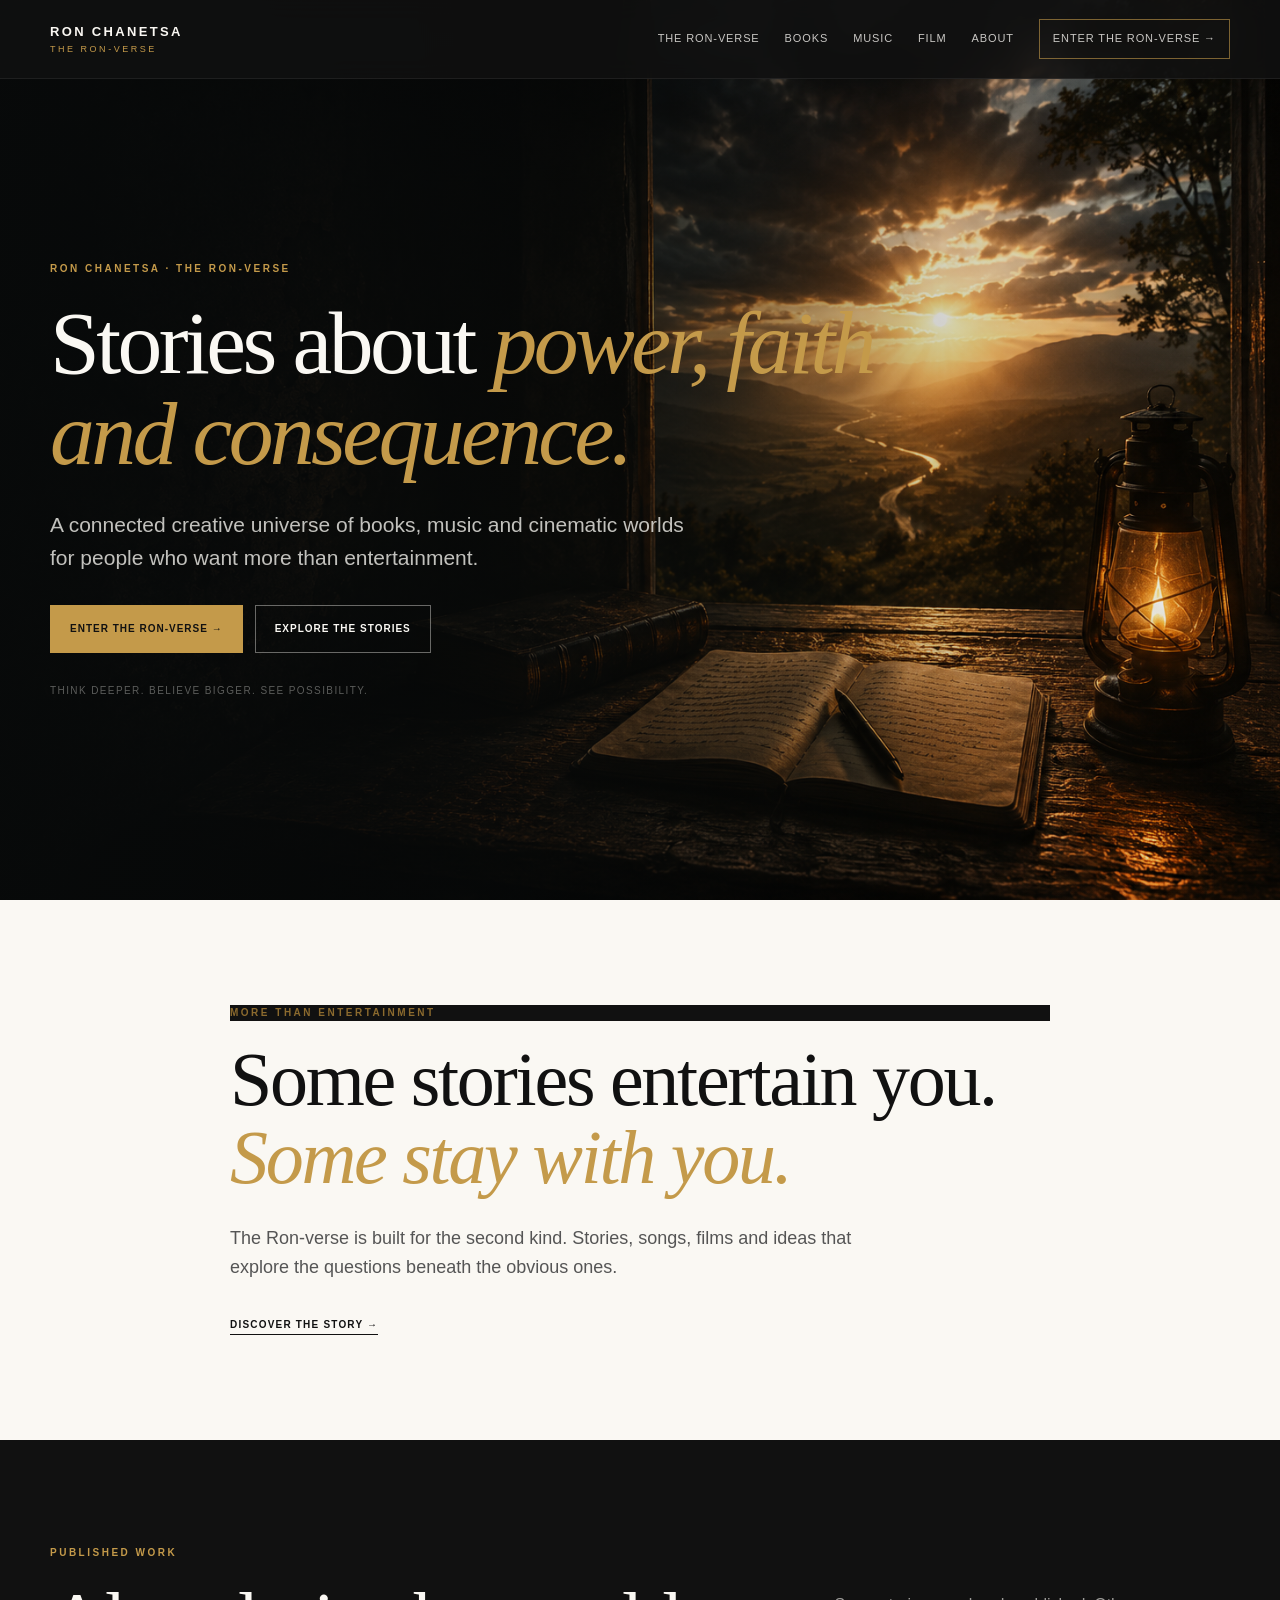
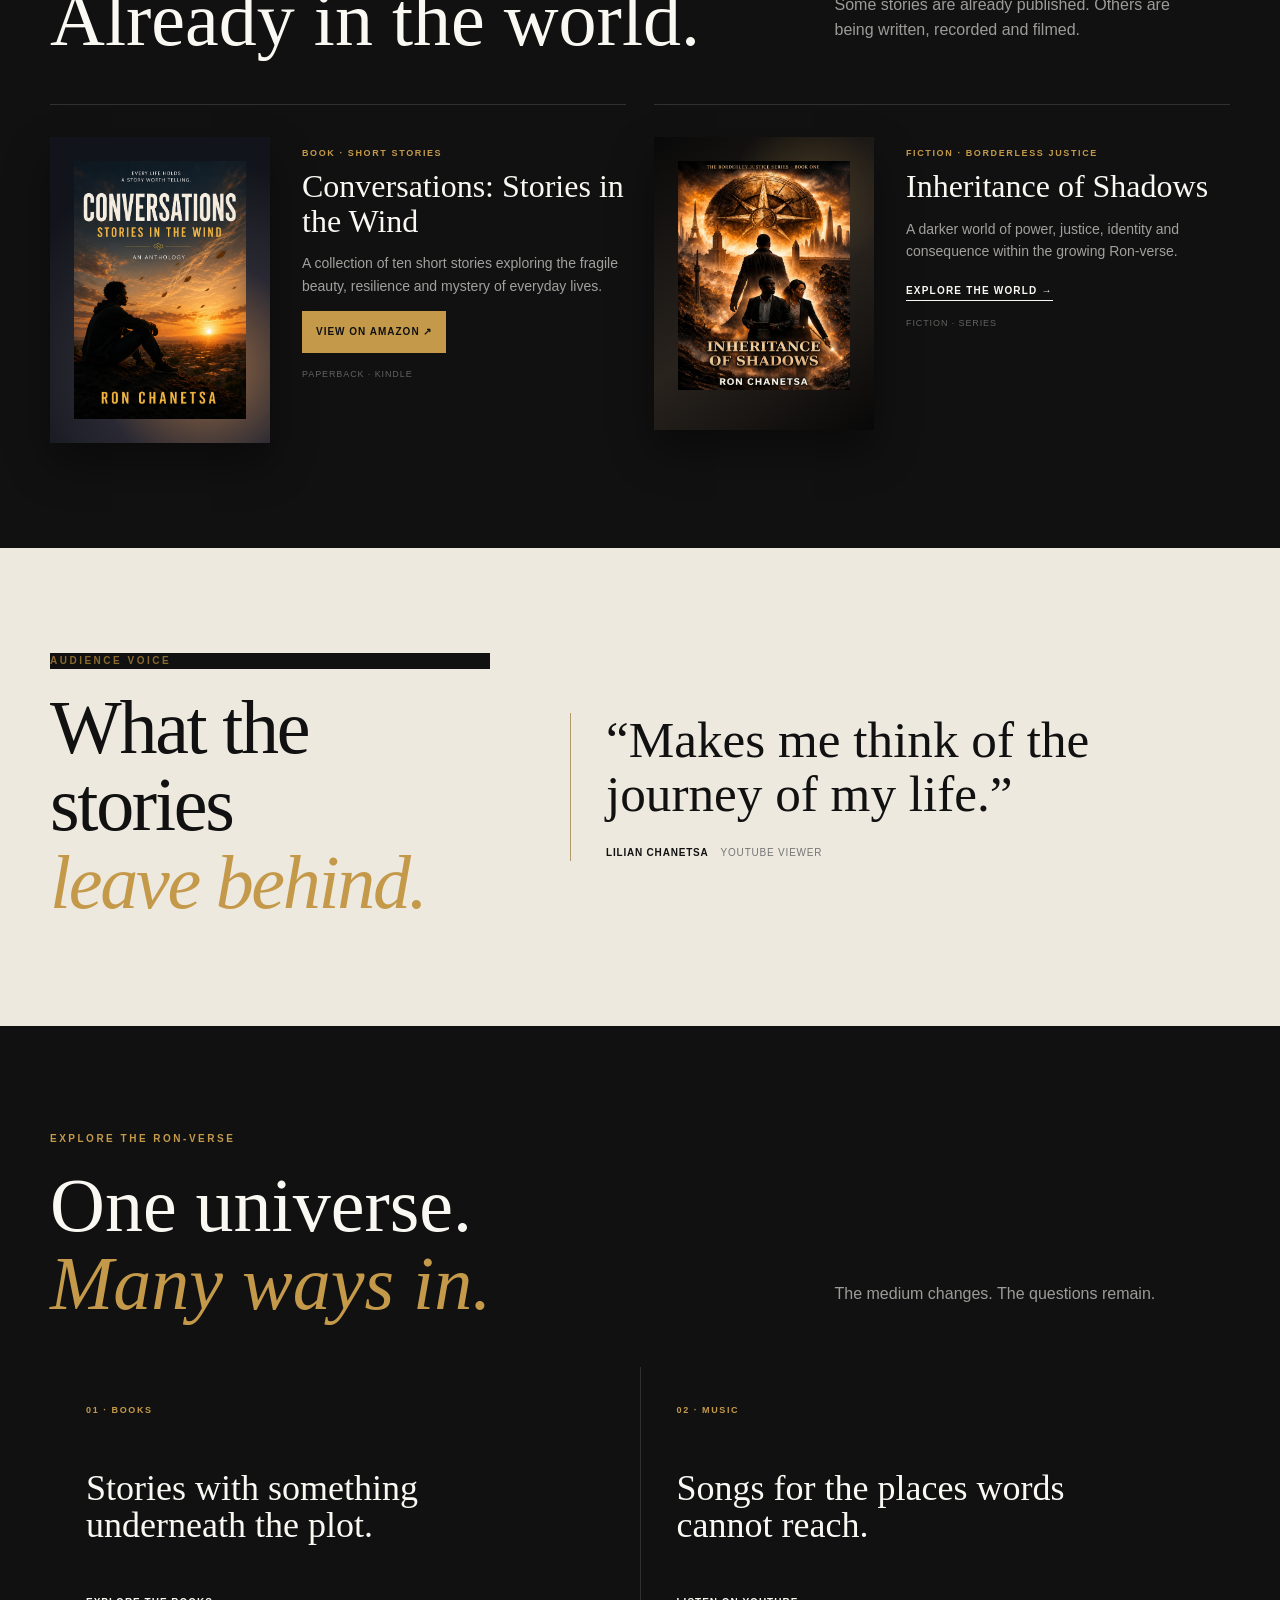
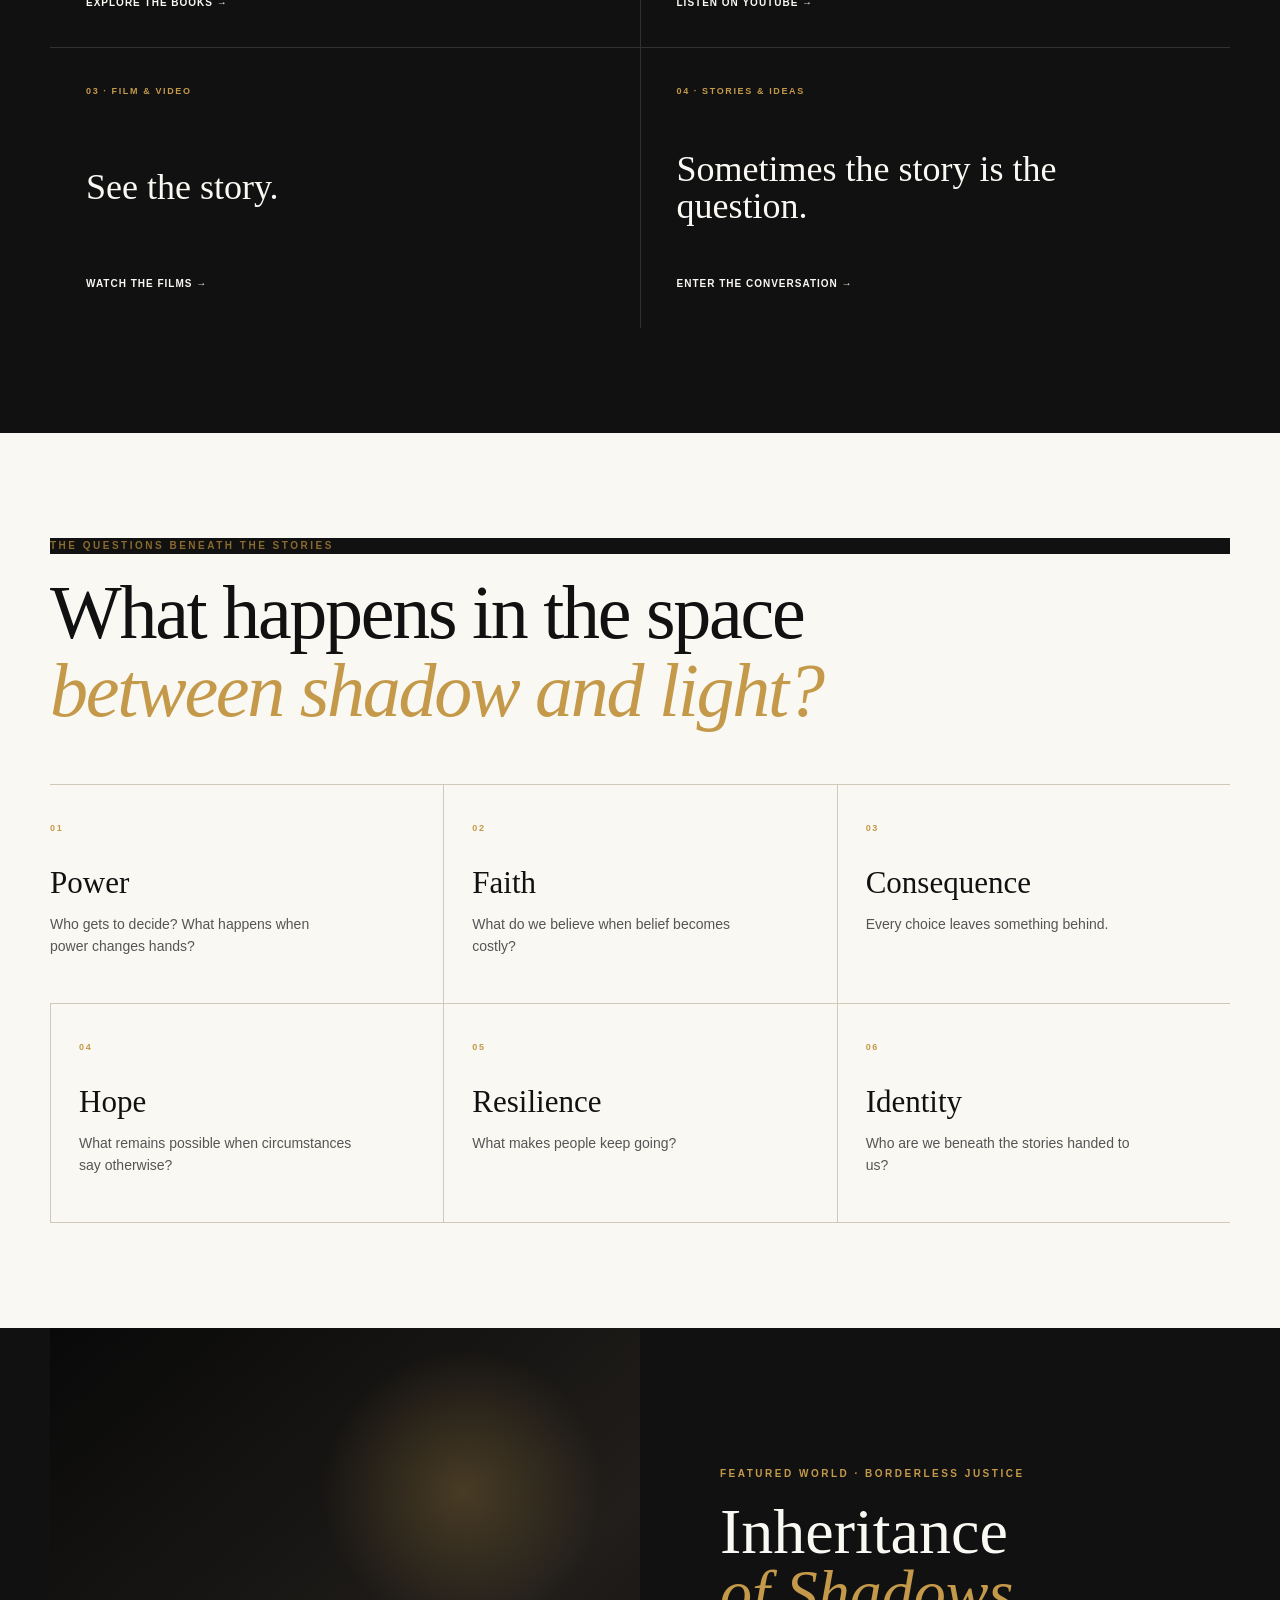
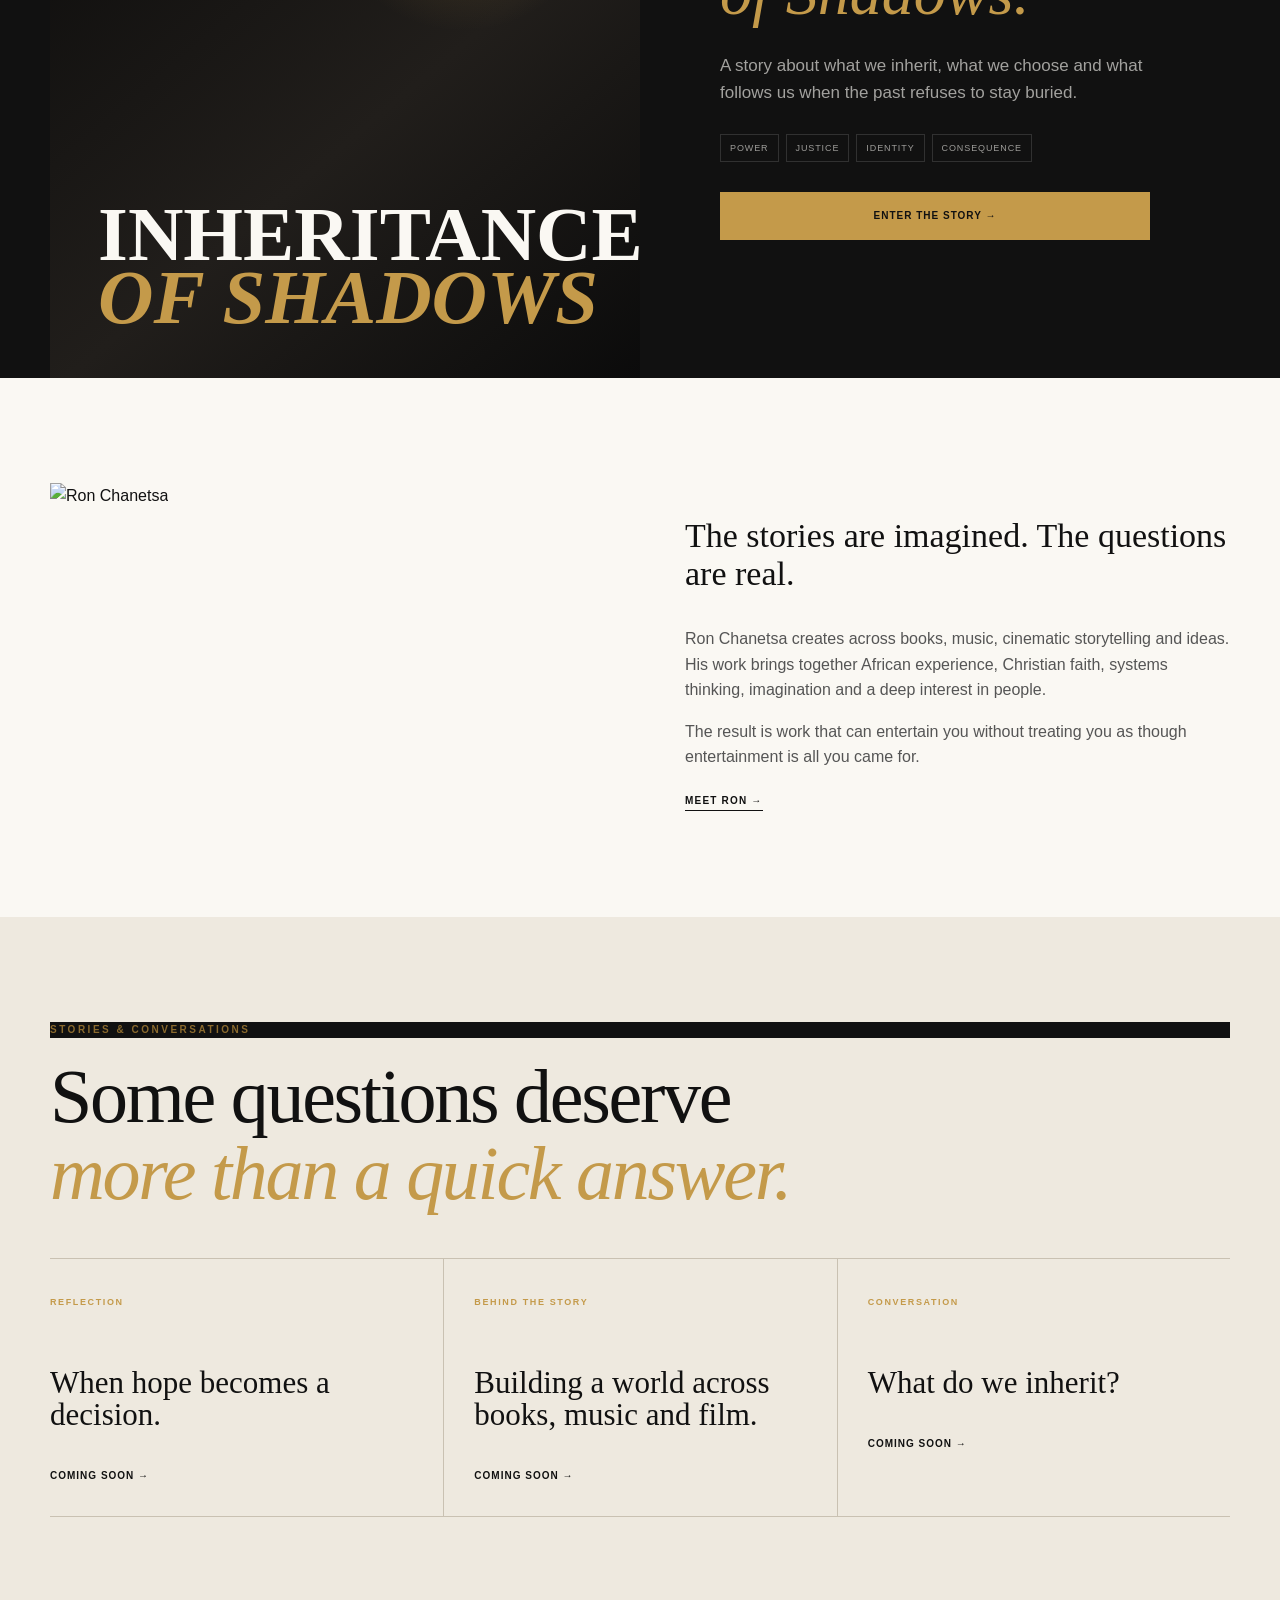
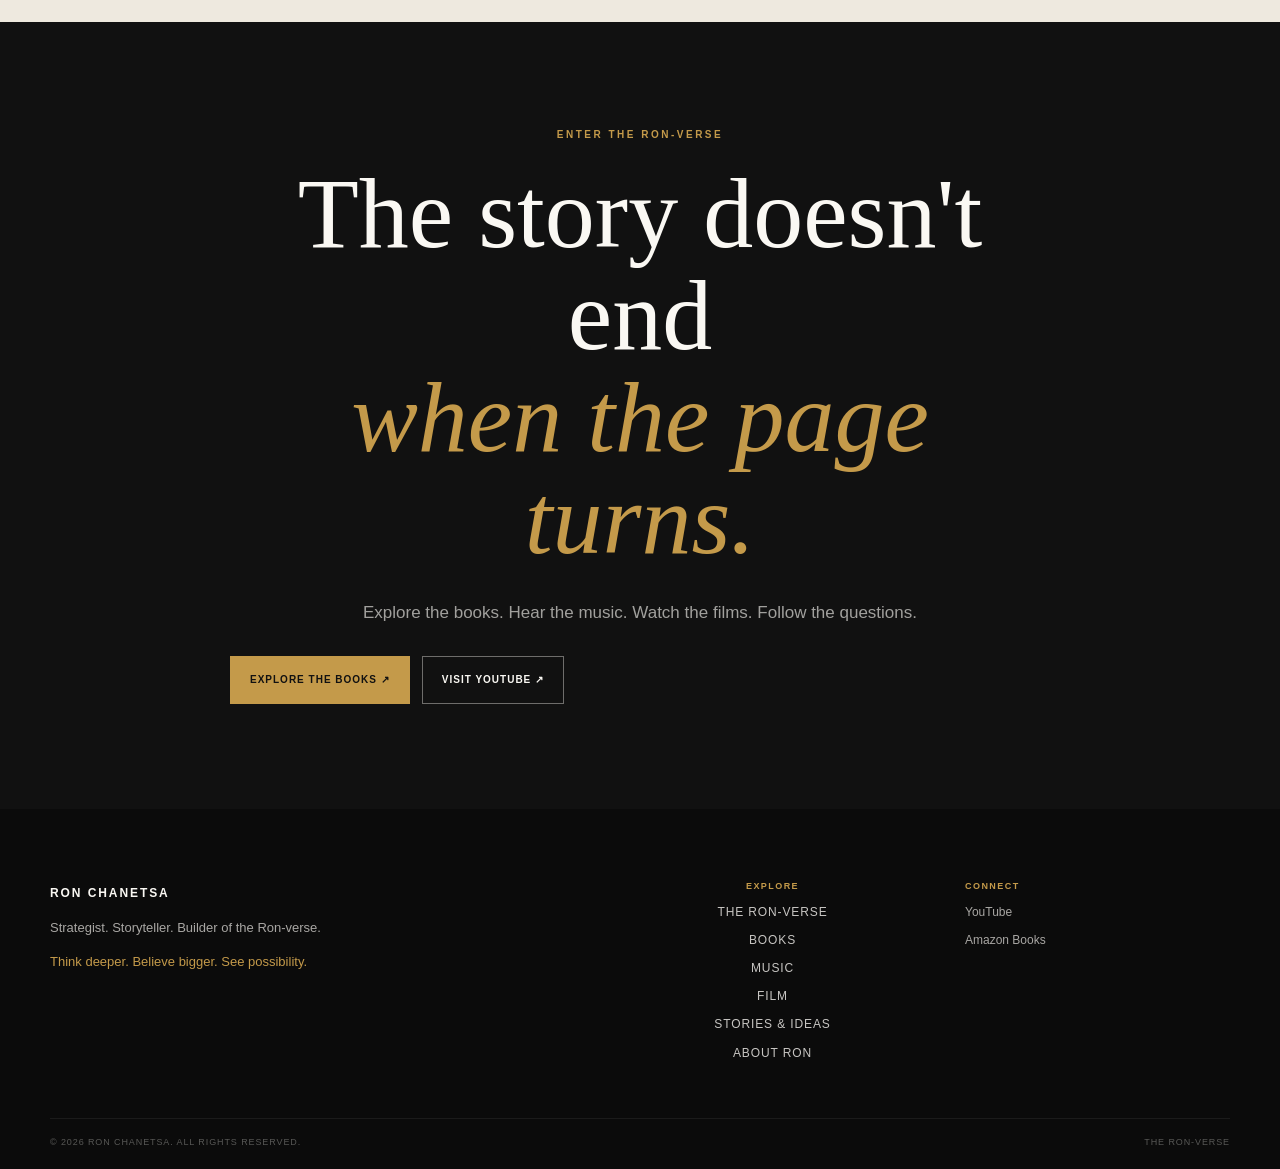
==== commit f98b2586: "Add Ron artist portrait to About section" ====
--- a/index.html
+++ b/index.html
@@ -20,7 +20,7 @@
 <section class="dark section" id="universe"><div class="wrap"><div class="sectionhead"><div><p class="eyebrow">EXPLORE THE RON-VERSE</p><h2>One universe.<br><span>Many ways in.</span></h2></div><p>The medium changes. The questions remain.</p></div><div class="worlds"><a href="#books.html"><small>01 · BOOKS</small><h3>Stories with something underneath the plot.</h3><b>Explore the books →</b></a><a id="music" href="https://www.youtube.com/channel/UCRruciXduhxNhuvLaTO6bKQ" target="_blank" rel="noopener"><small>02 · MUSIC</small><h3>Songs for the places words cannot reach.</h3><b>Listen on YouTube →</b></a><a id="film" href="https://www.youtube.com/channel/UCRruciXduhxNhuvLaTO6bKQ" target="_blank" rel="noopener"><small>03 · FILM & VIDEO</small><h3>See the story.</h3><b>Watch the films →</b></a><a href="#stories"><small>04 · STORIES & IDEAS</small><h3>Sometimes the story is the question.</h3><b>Enter the conversation →</b></a></div></div></section>
 <section class="section themes"><div class="wrap"><p class="eyebrow dark">THE QUESTIONS BENEATH THE STORIES</p><h2>What happens in the space<br><span>between shadow and light?</span></h2><div class="themegrid"><article><small>01</small><h3>Power</h3><p>Who gets to decide? What happens when power changes hands?</p></article><article><small>02</small><h3>Faith</h3><p>What do we believe when belief becomes costly?</p></article><article><small>03</small><h3>Consequence</h3><p>Every choice leaves something behind.</p></article><article><small>04</small><h3>Hope</h3><p>What remains possible when circumstances say otherwise?</p></article><article><small>05</small><h3>Resilience</h3><p>What makes people keep going?</p></article><article><small>06</small><h3>Identity</h3><p>Who are we beneath the stories handed to us?</p></article></div></div></section>
 <section class="dark feature"><div class="wrap featuregrid"><div class="featureart"><strong>INHERITANCE<br><span>OF SHADOWS</span></strong></div><div class="featurecopy"><p class="eyebrow">FEATURED WORLD · BORDERLESS JUSTICE</p><h2>Inheritance<br><span>of Shadows.</span></h2><p>A story about what we inherit, what we choose and what follows us when the past refuses to stay buried.</p><div class="tags"><i>Power</i><i>Justice</i><i>Identity</i><i>Consequence</i></div><a class="btn gold" href=#books>Enter the story →</a></div></div></section>
-<section class="section" id="about"><div class="wrap split"><div><p class="eyebrow dark">RON CHANETSA</p><h2>Strategist.<br>Storyteller.<br><span>Builder.</span></h2></div><div class="aboutcopy"><p class="lead">The stories are imagined. The questions are real.</p><p>Ron Chanetsa creates across books, music, cinematic storytelling and ideas. His work brings together African experience, Christian faith, systems thinking, imagination and a deep interest in people.</p><p>The result is work that can entertain you without treating you as though entertainment is all you came for.</p><a class="link" href="#enter">Meet Ron →</a></div></div></section>
+<section class="section" id="about"><div class="wrap split"><div class="artist-portrait"><img src="assets/ron-chanetsa-artist.webp" alt="Ron Chanetsa"></div><div class="aboutcopy"><p class="lead">The stories are imagined. The questions are real.</p><p>Ron Chanetsa creates across books, music, cinematic storytelling and ideas. His work brings together African experience, Christian faith, systems thinking, imagination and a deep interest in people.</p><p>The result is work that can entertain you without treating you as though entertainment is all you came for.</p><a class="link" href="#enter">Meet Ron →</a></div></div></section>
 <section class="section paper" id="stories"><div class="wrap"><p class="eyebrow dark">STORIES & CONVERSATIONS</p><h2>Some questions deserve<br><span>more than a quick answer.</span></h2><div class="storygrid"><article><small>REFLECTION</small><h3>When hope becomes a decision.</h3><b>Coming soon →</b></article><article><small>BEHIND THE STORY</small><h3>Building a world across books, music and film.</h3><b>Coming soon →</b></article><article><small>CONVERSATION</small><h3>What do we inherit?</h3><b>Coming soon →</b></article></div></div></section>
 <section class="dark section final" id="enter"><div class="wrap narrow center"><p class="eyebrow">ENTER THE RON-VERSE</p><h2>The story doesn't end<br><span>when the page turns.</span></h2><p>Explore the books. Hear the music. Watch the films. Follow the questions.</p><div class="actions"><a class="btn gold" href="https://a.co/d/0grzyKkY" target="_blank" rel="noopener">Explore the books ↗</a><a class="btn ghost" href="https://www.youtube.com/channel/UCRruciXduhxNhuvLaTO6bKQ" target="_blank" rel="noopener">Visit YouTube ↗</a></div></div></section>
 </main>
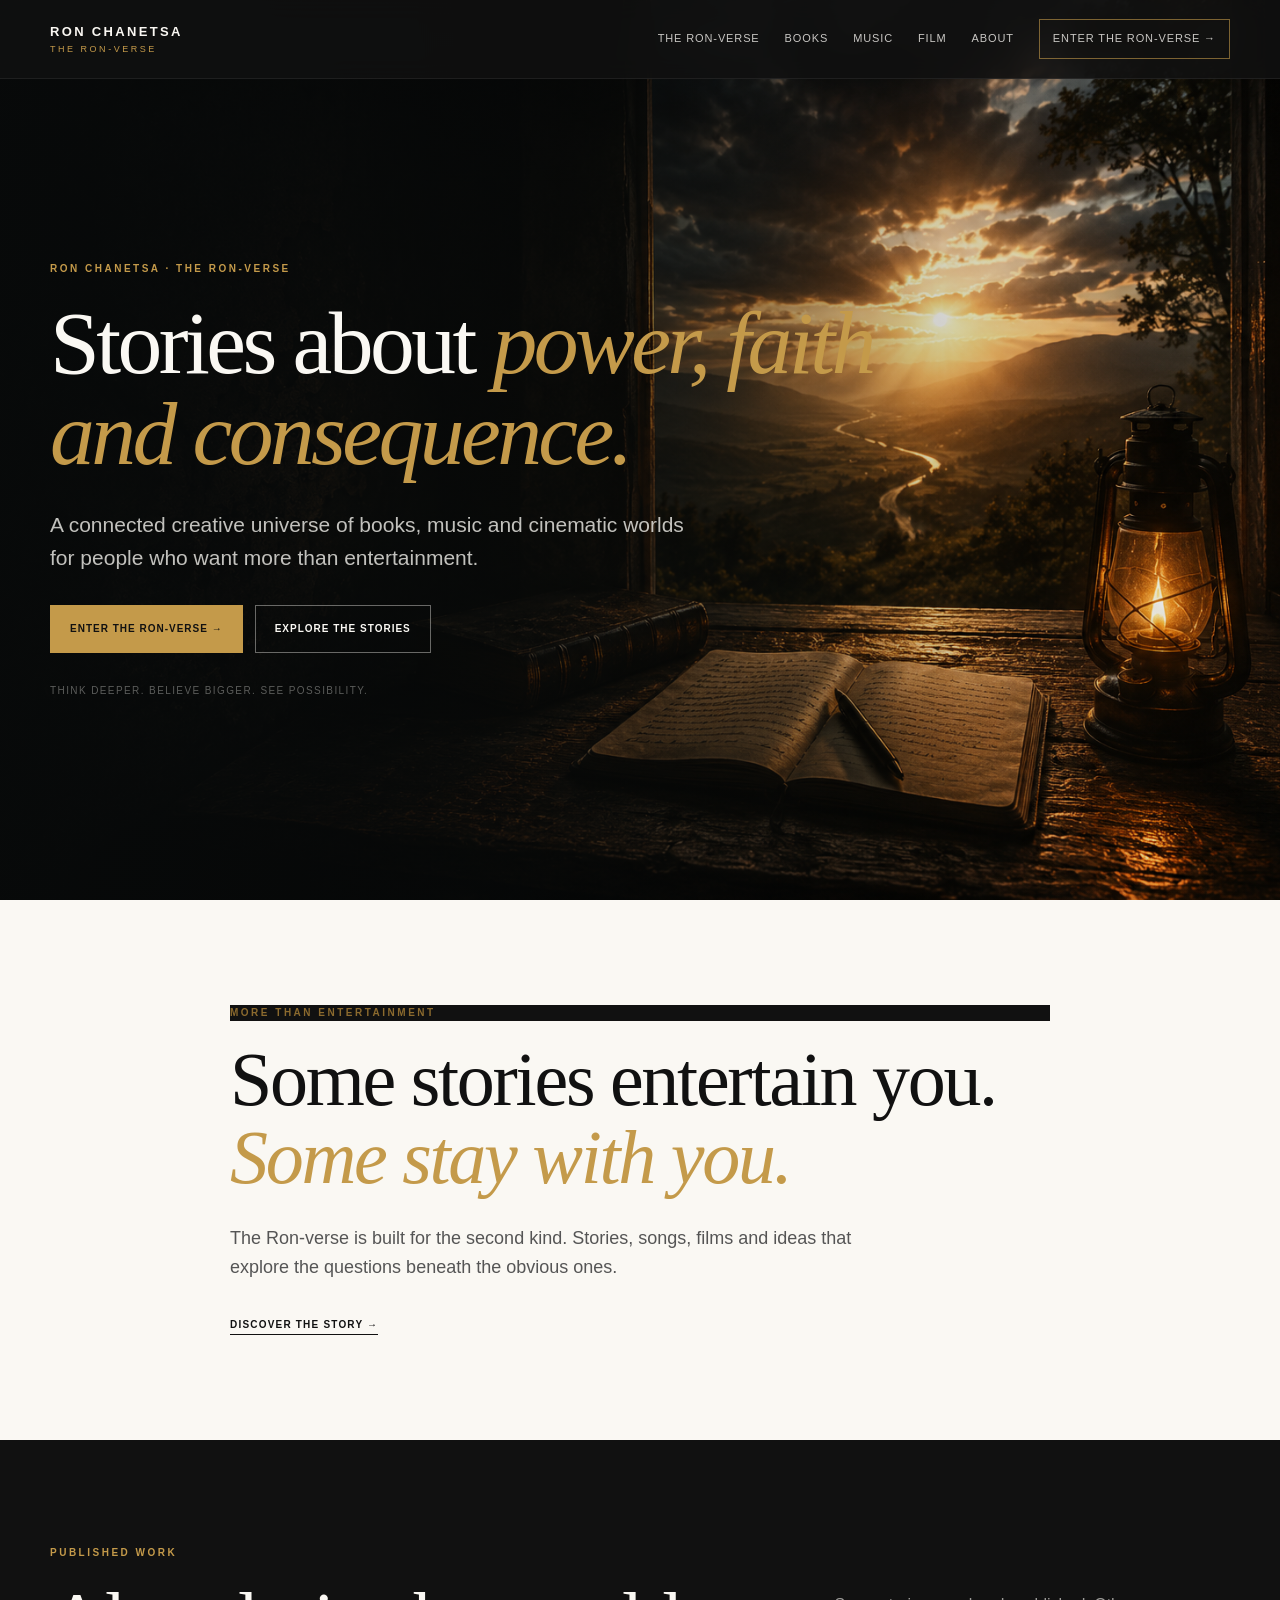
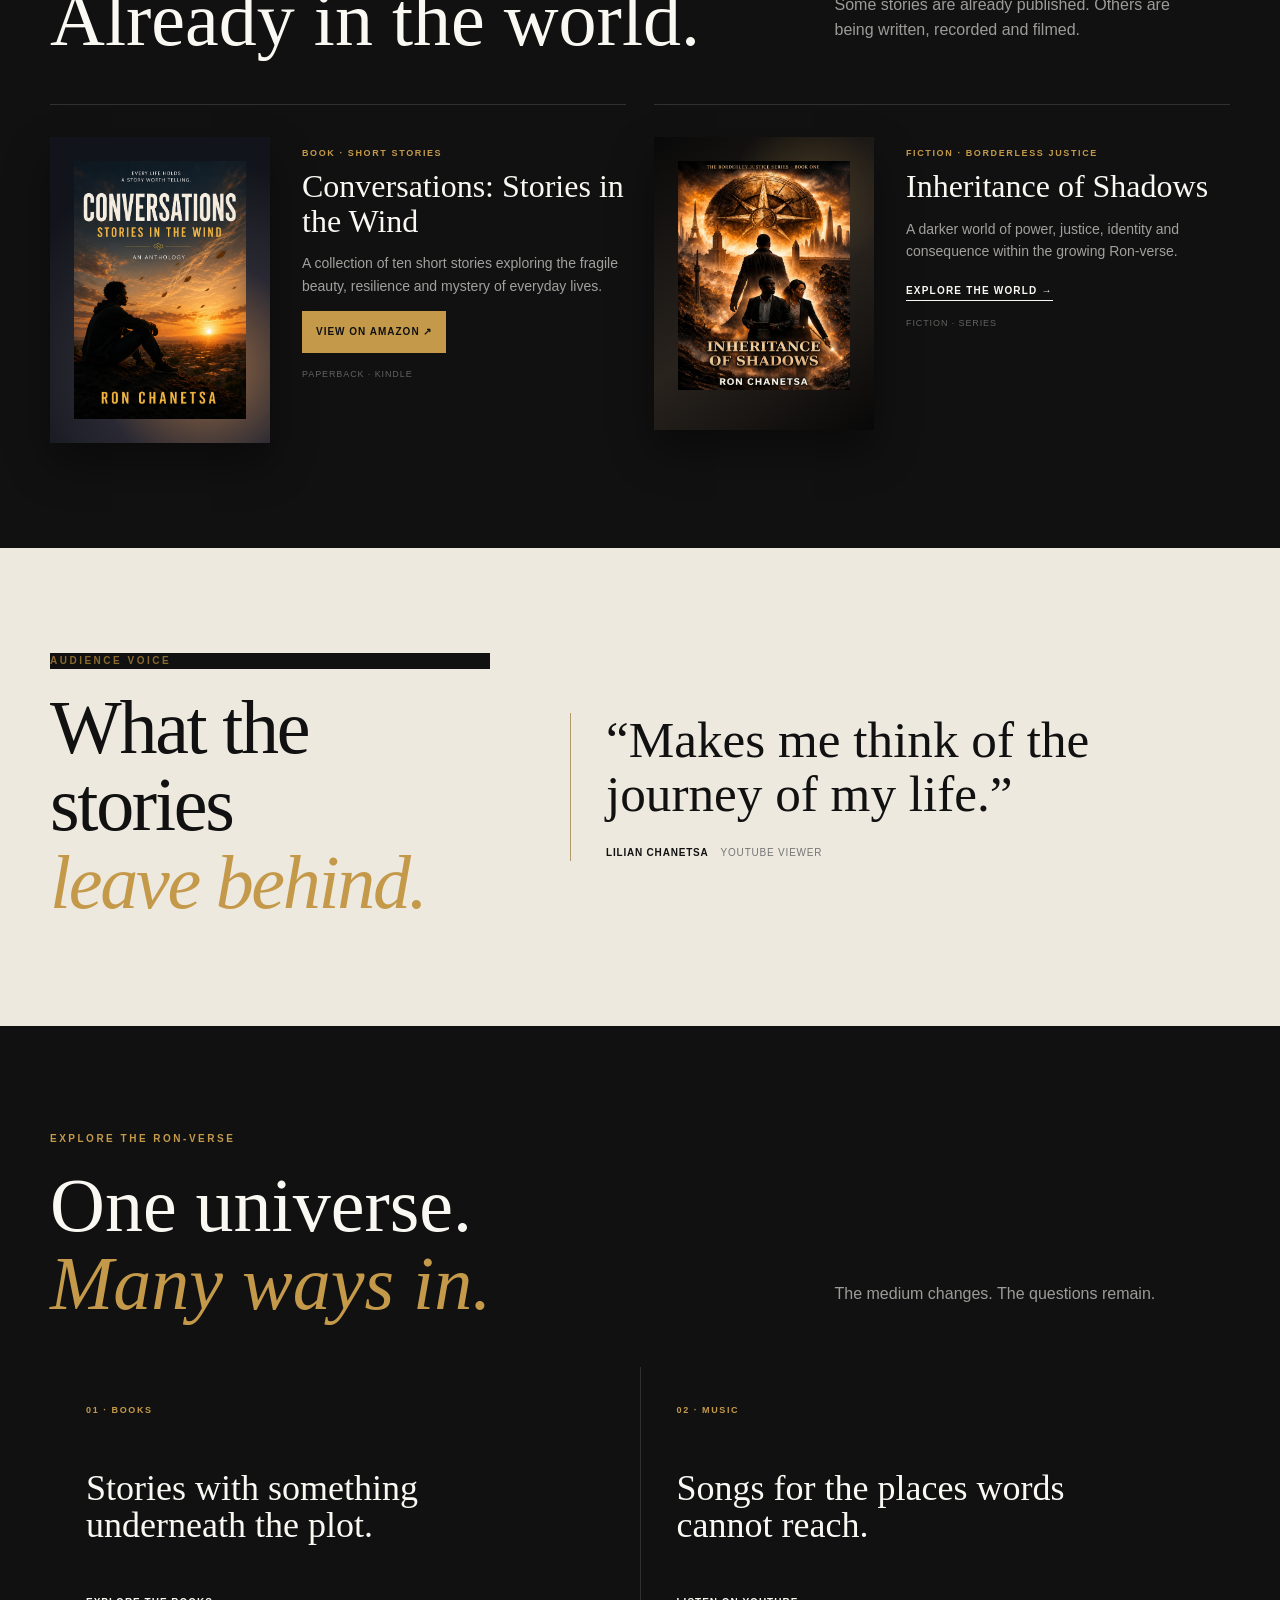
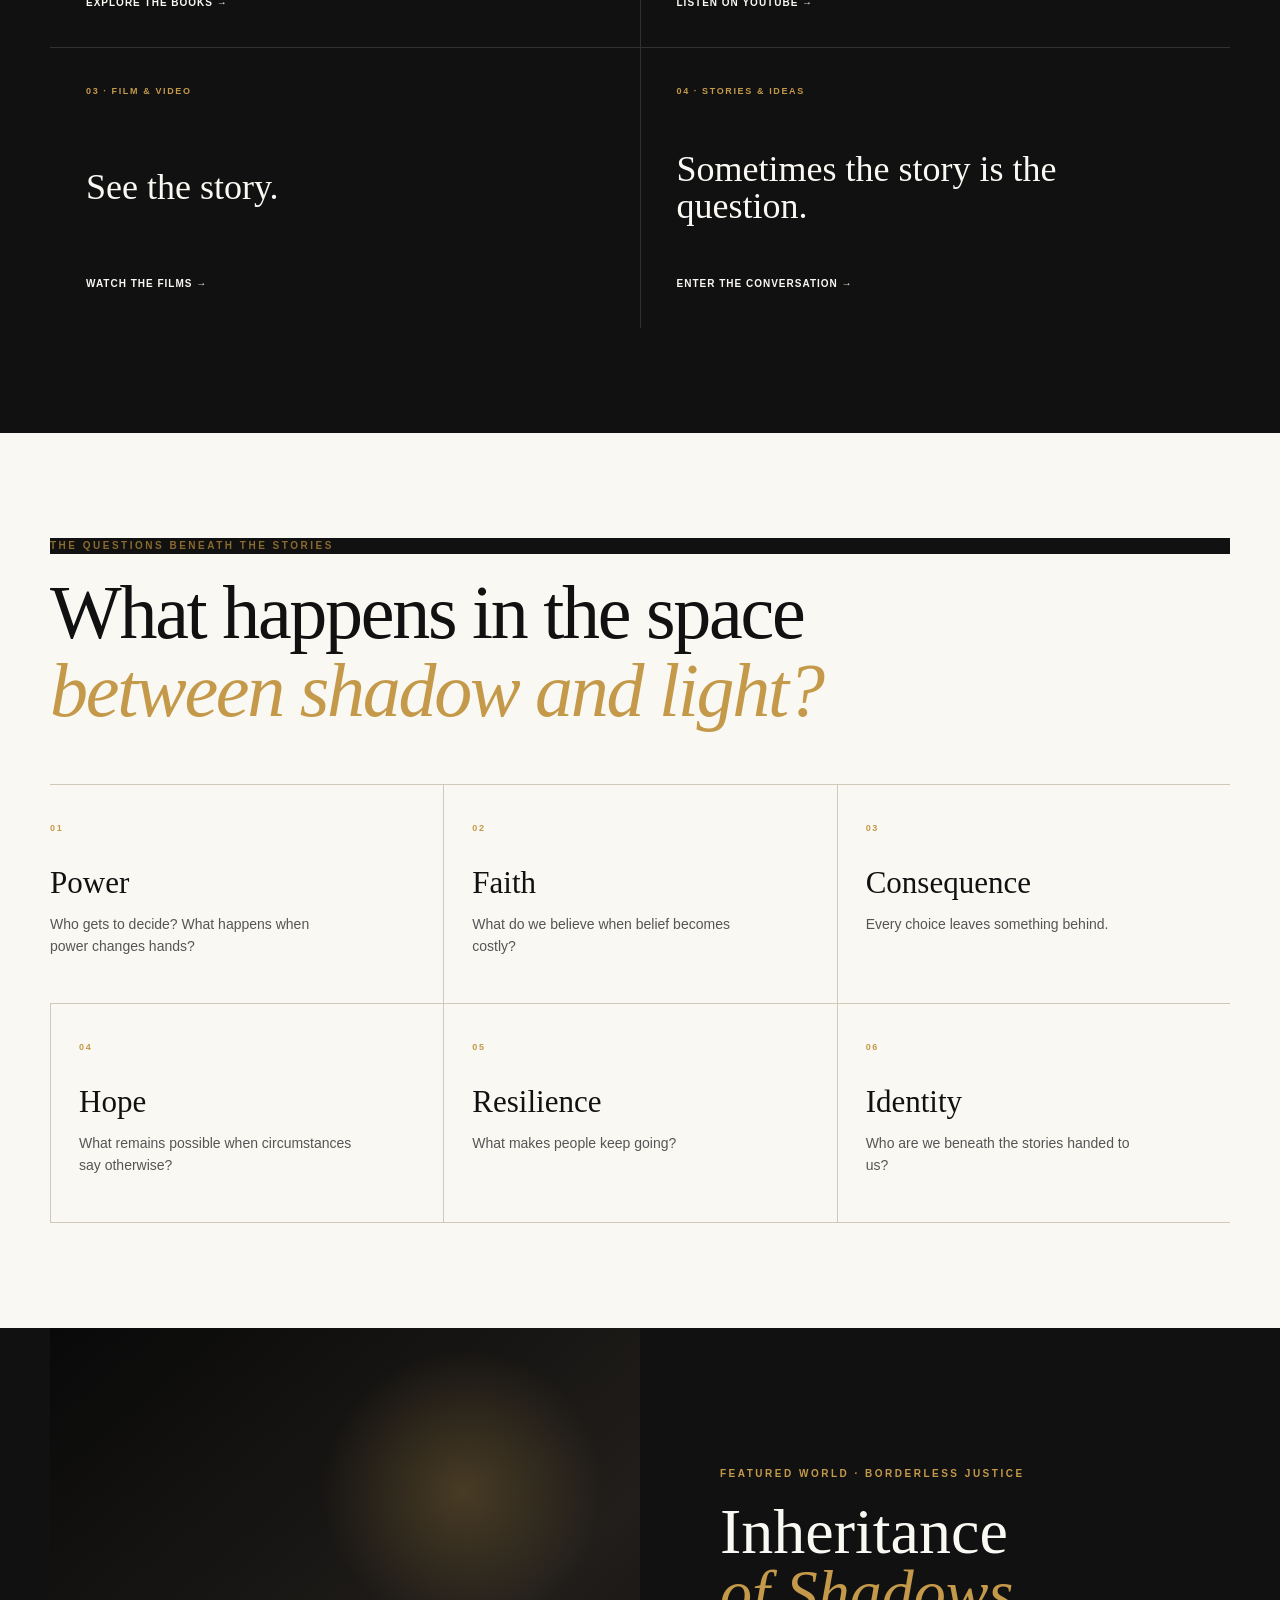
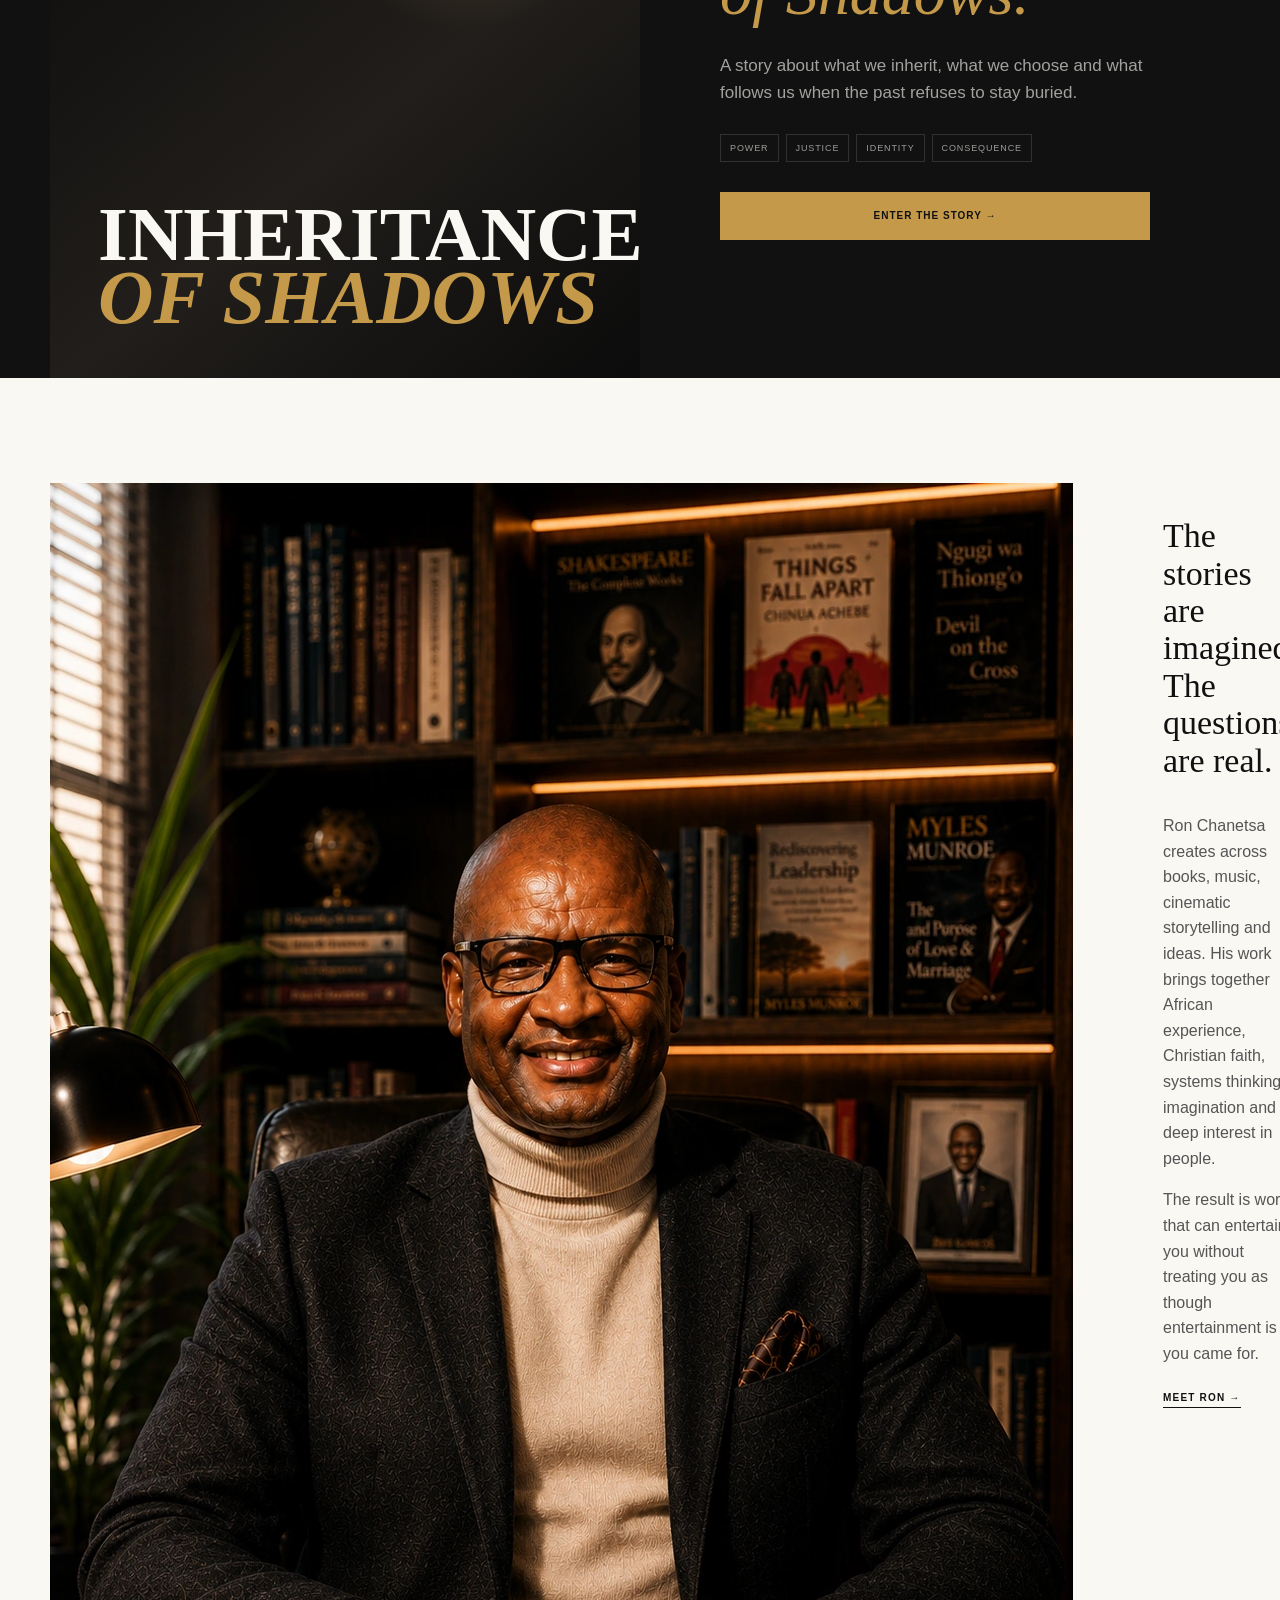
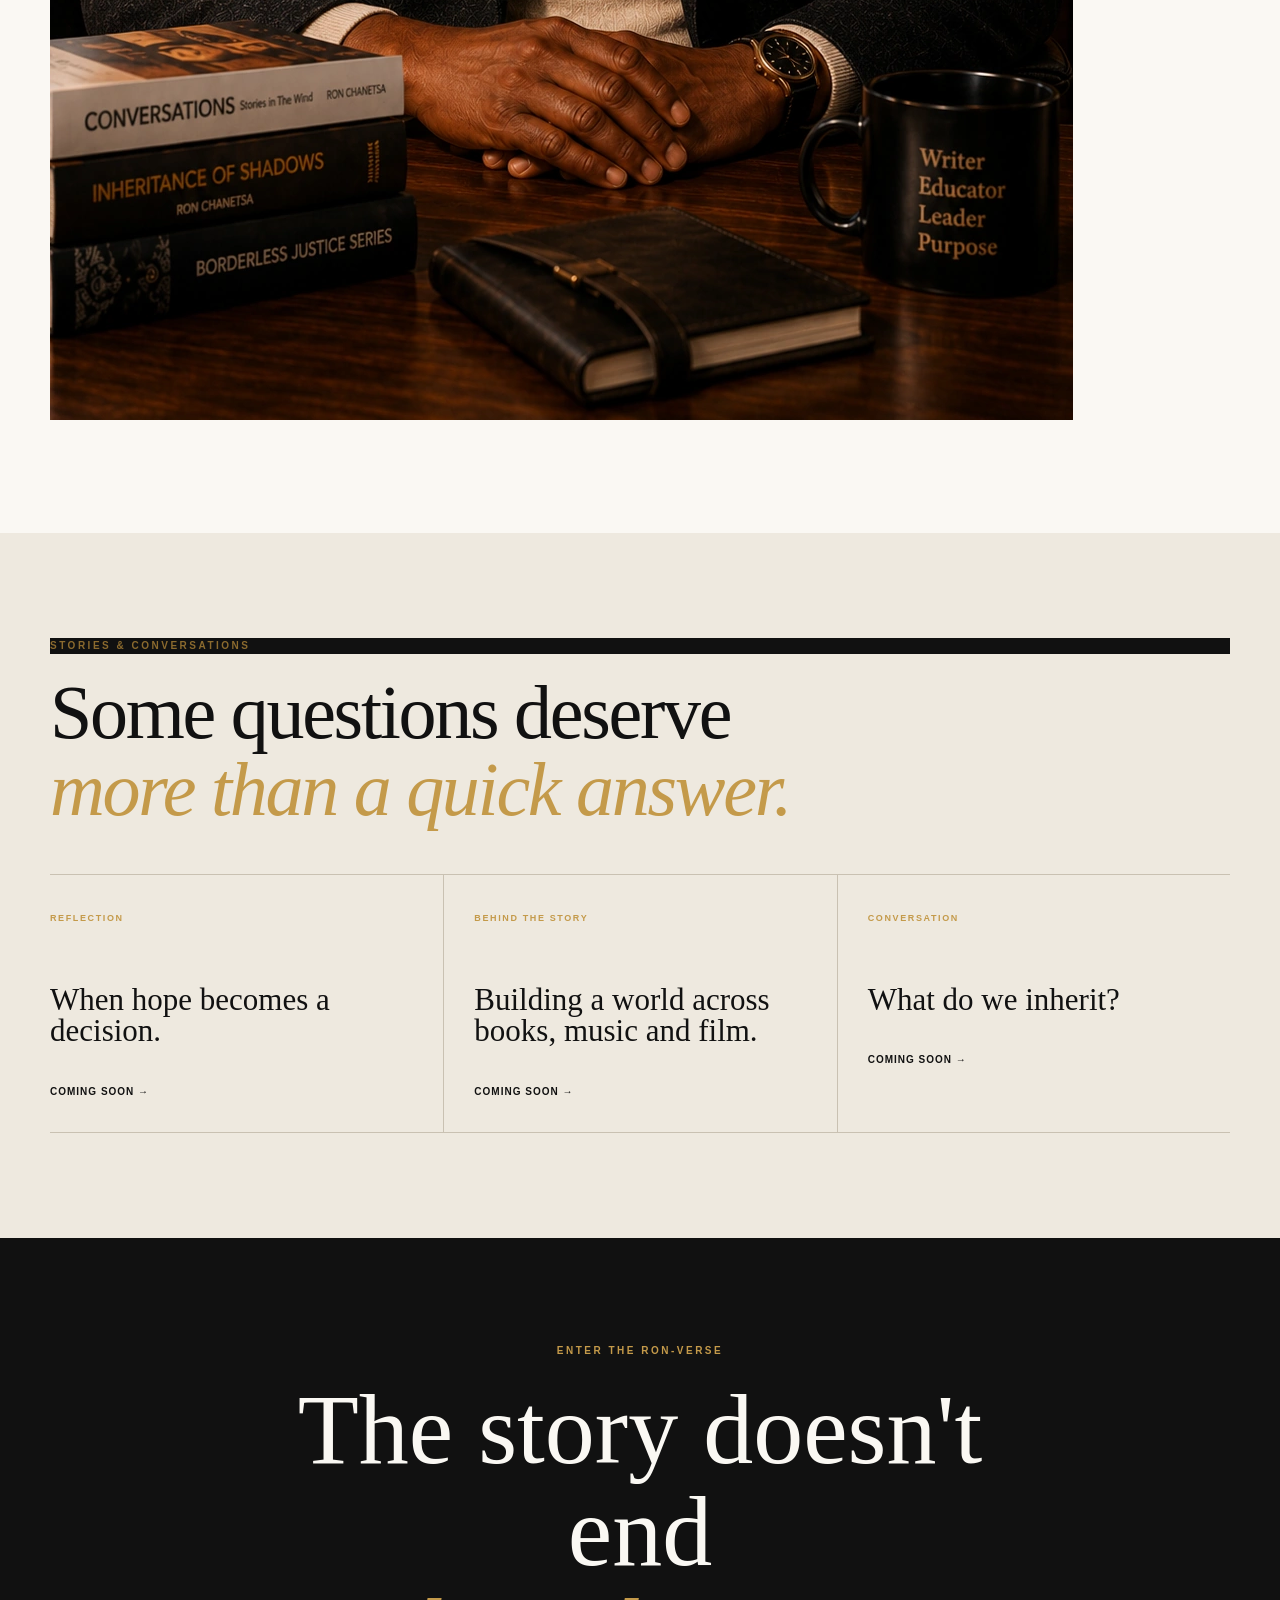
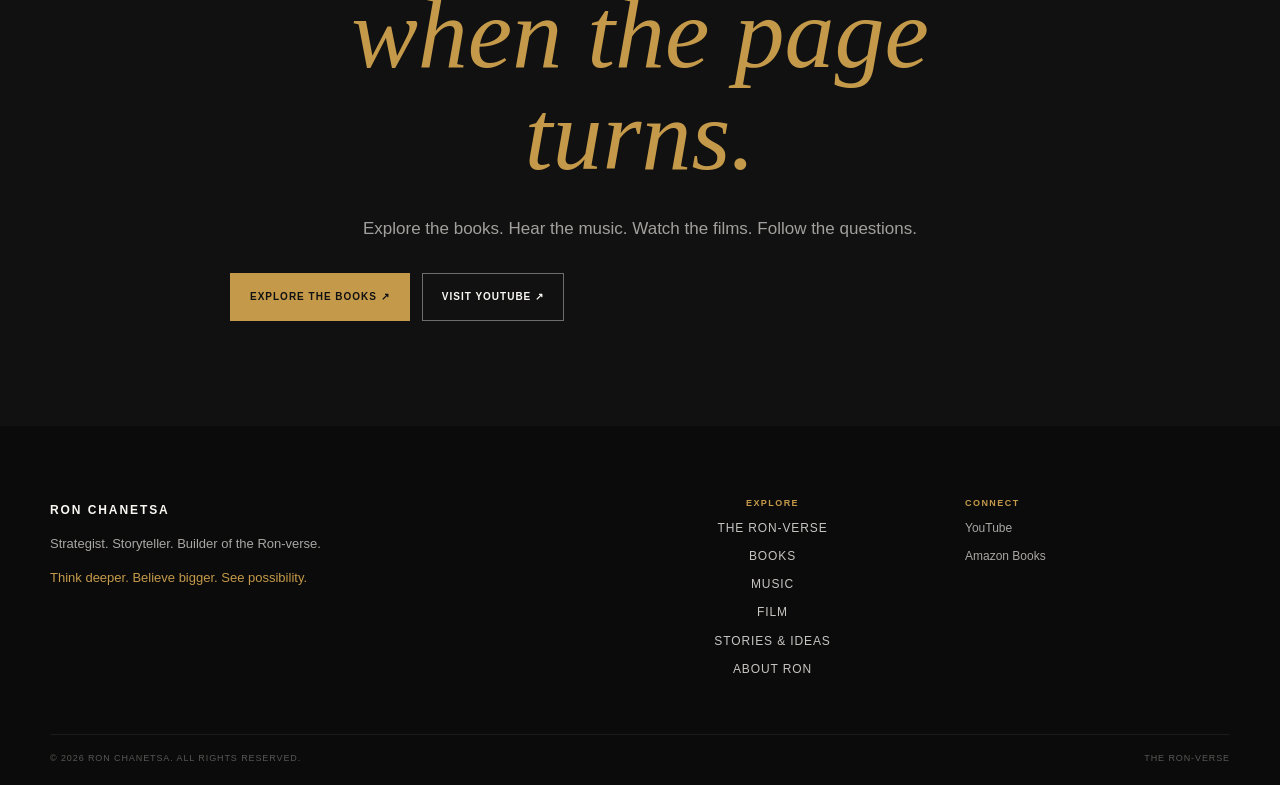
==== commit 6b4d588f: "Refresh stylesheet cache" ====
--- a/index.html
+++ b/index.html
@@ -4,7 +4,7 @@
 <meta charset="utf-8"><meta name="viewport" content="width=device-width,initial-scale=1">
 <meta name="description" content="The Ron-verse is a connected creative universe of books, music, cinematic stories and ideas by Ron Chanetsa.">
 <meta name="theme-color" content="#111111"><title>Ron Chanetsa | The Ron-verse</title>
-<link rel="stylesheet" href="styles.css">
+<link rel="stylesheet" href="styles.css?v=2">
 </head>
 <body>
 <a class="skip" href="#main">Skip to content</a>
--- a/styles.css
+++ b/styles.css
@@ -285,3 +285,69 @@
 .cover.inheritance small {
   display: none;
 }
+.artist-portrait{
+  display:flex;
+  align-items:center;
+  justify-content:center;
+}
+
+.artist-portrait img{
+  width:100%;
+  max-width:520px;
+  height:auto;
+  display:block;
+  object-fit:cover;
+}
+.artist-portrait {
+  display:flex;
+  align-items:center;
+  justify-content:center;
+}
+.artist-portrait {
+  display: flex;
+  align-items: center;
+  justify-content: center;
+  min-width: 0;
+  width: 100%;
+}
+.artist-portrait img {
+  display: block;
+  width: 100%;
+  max-width: 520px;
+  height: auto;
+  object-fit: cover;
+}
+
+/* ABOUT ARTIST LAYOUT */
+#about .split {
+  display: grid !important;
+  grid-template-columns: minmax(0, 1fr) minmax(0, 1fr) !important;
+  gap: 70px !important;
+  align-items: center;
+}
+
+#about .artist-portrait {
+  width: 100% !important;
+  min-width: 0 !important;
+  max-width: 100% !important;
+}
+
+#about .artist-portrait img {
+  display: block !important;
+  width: 100% !important;
+  max-width: 520px !important;
+  height: auto !important;
+  margin: 0 auto !important;
+}
+
+#about .aboutcopy {
+  width: 100% !important;
+  min-width: 0 !important;
+  max-width: 570px !important;
+}
+
+@media (max-width: 900px) {
+  #about .split {
+    grid-template-columns: 1fr !important;
+  }
+}
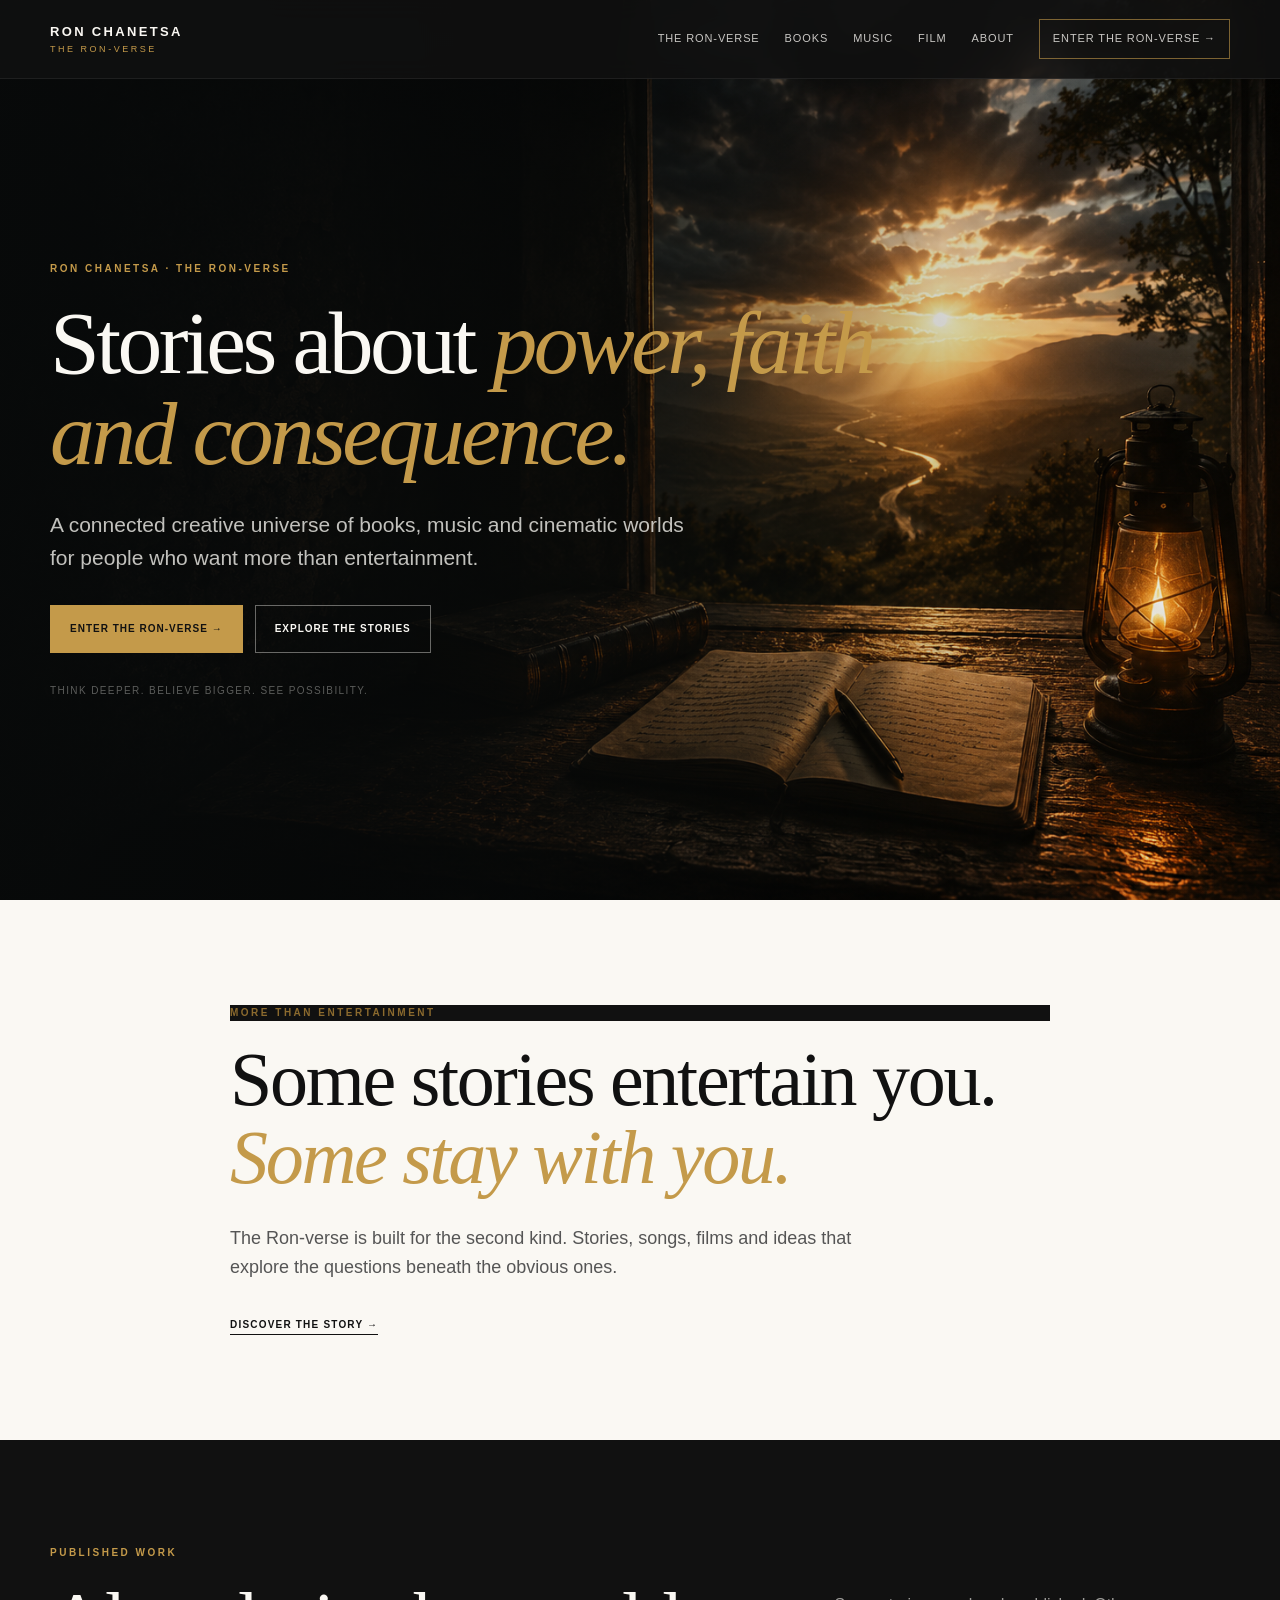
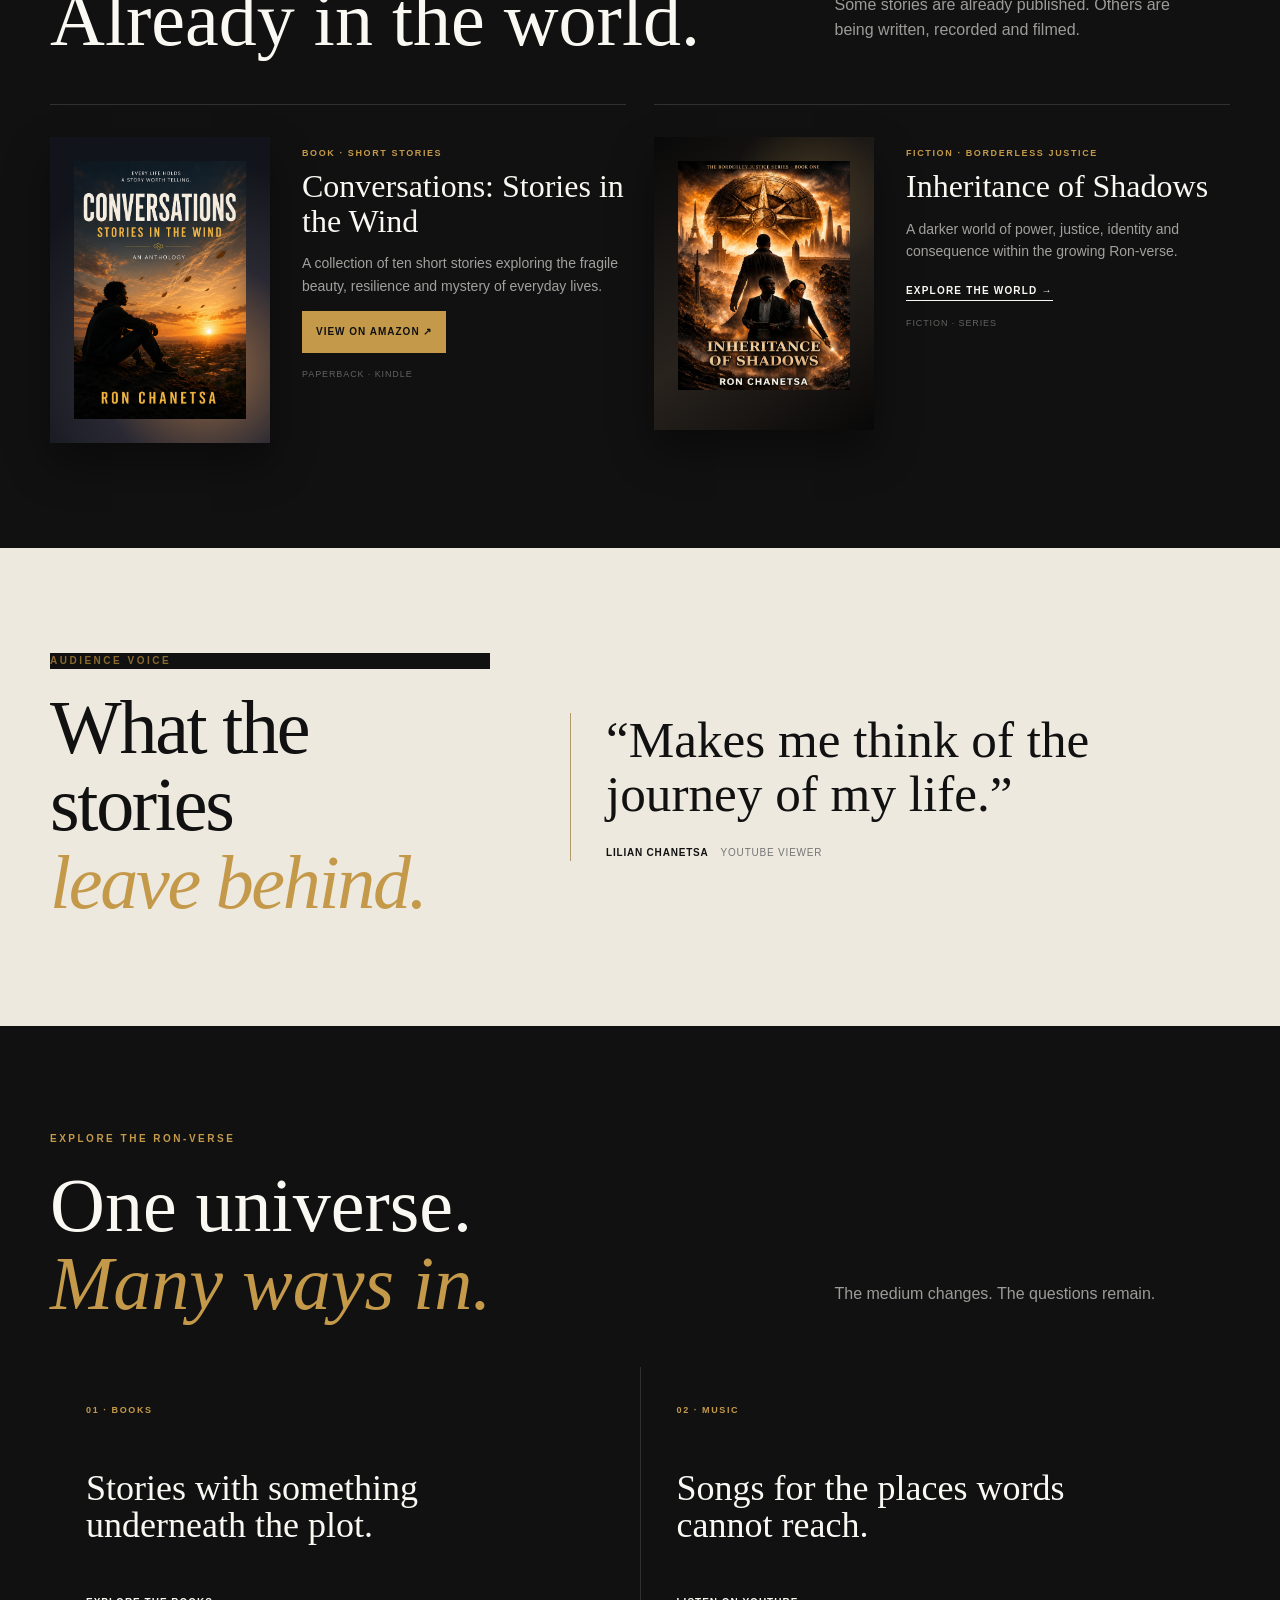
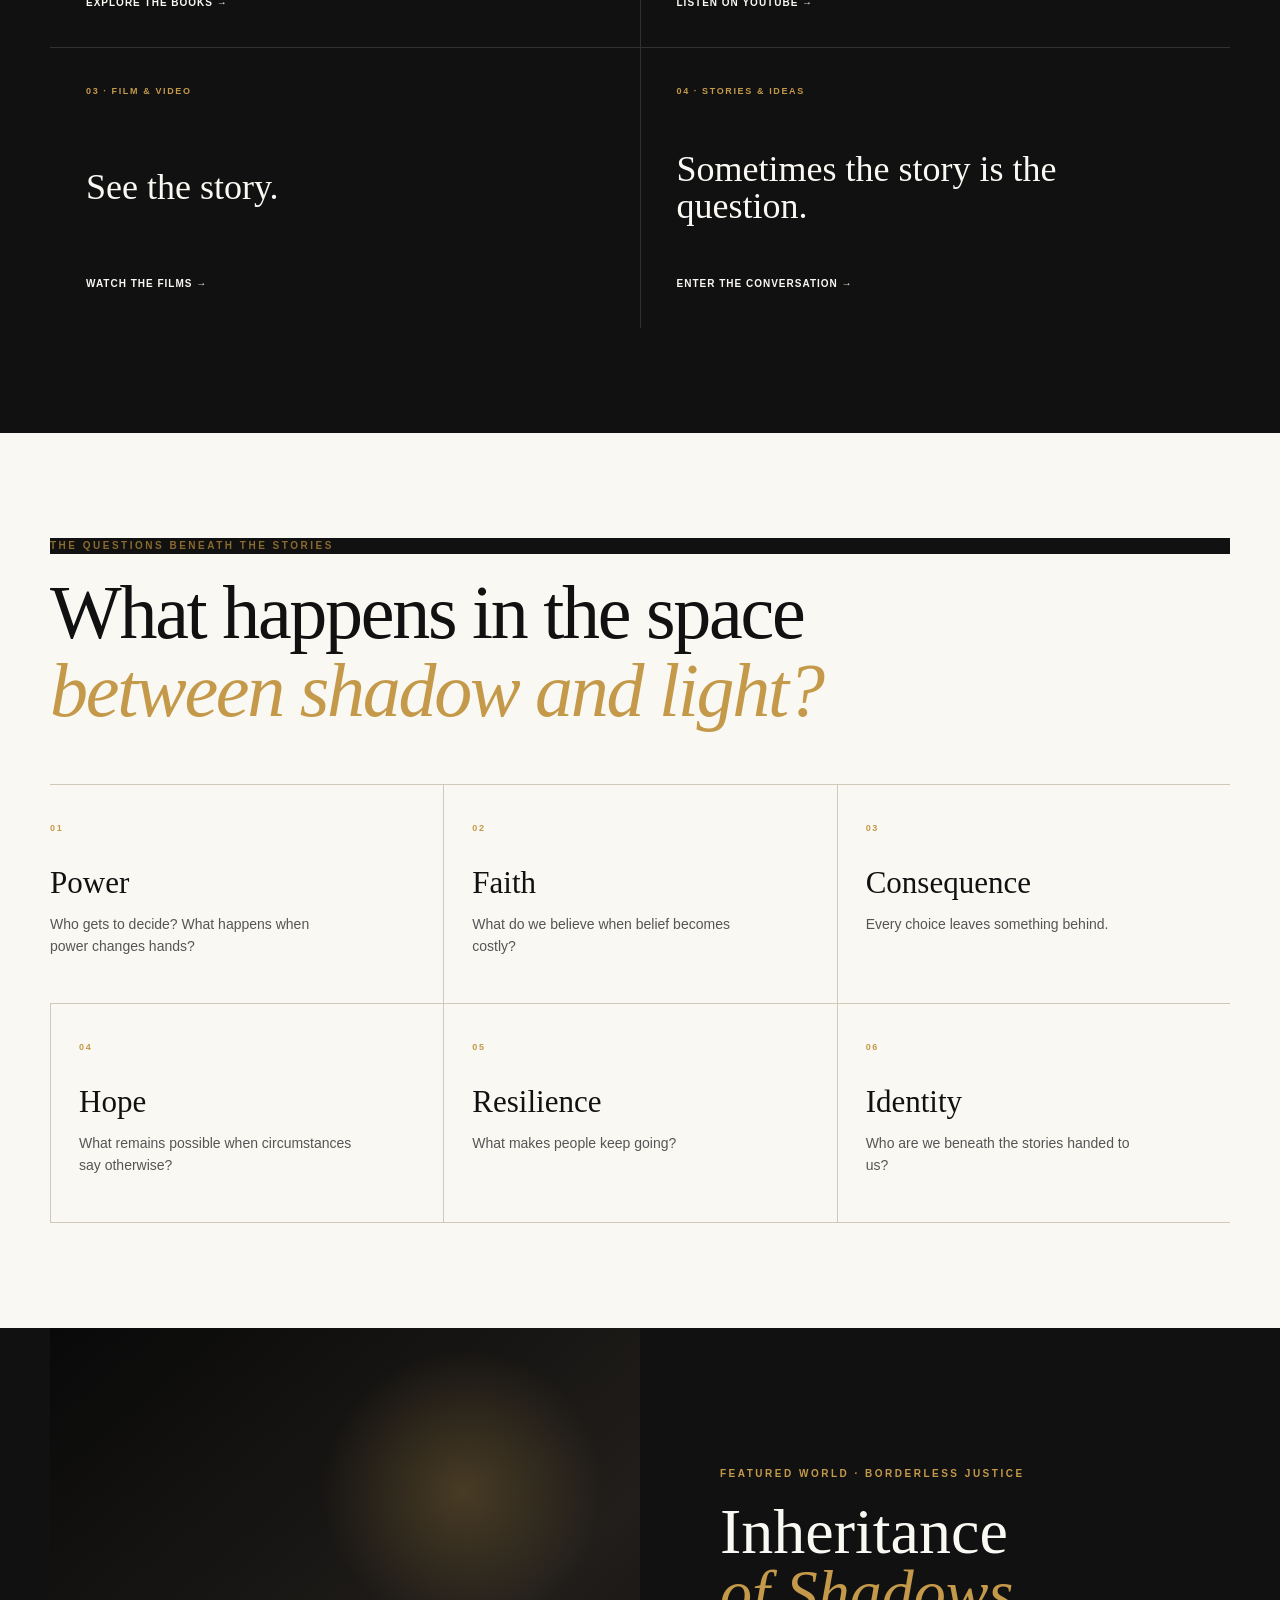
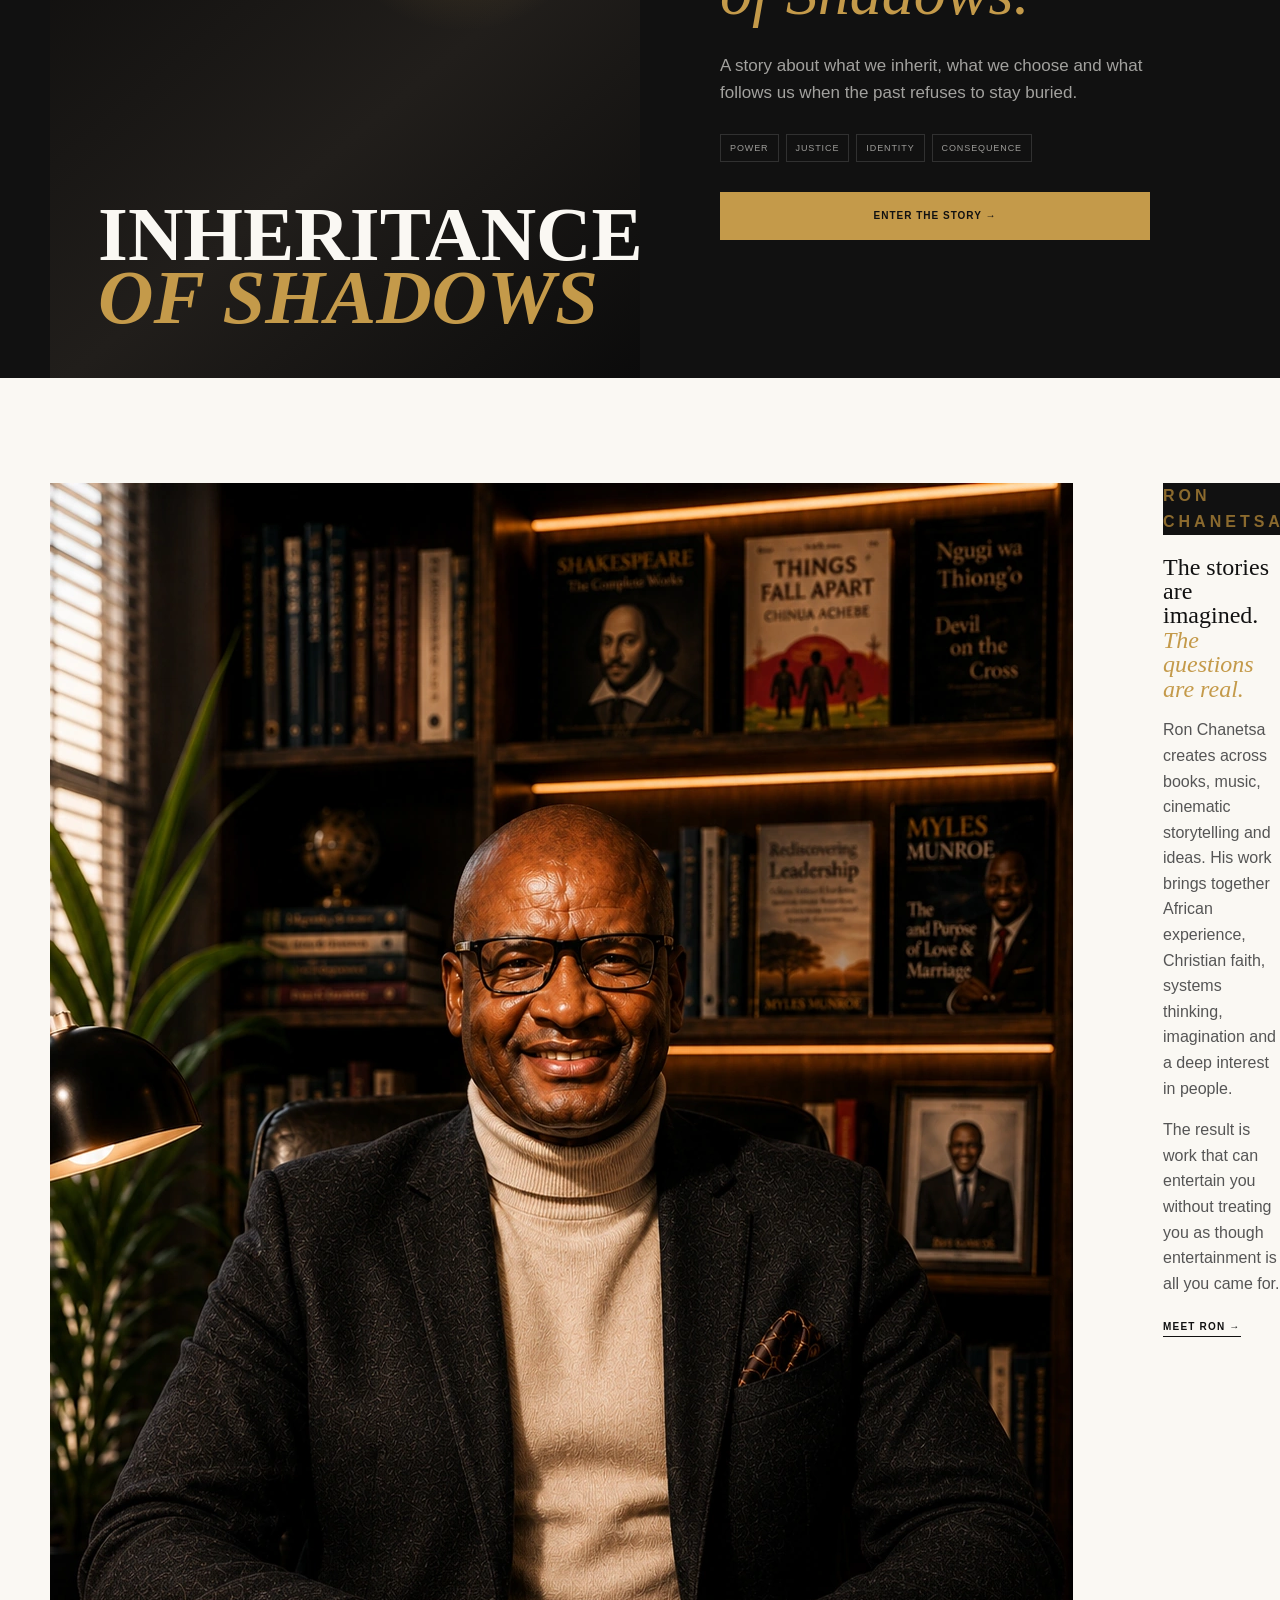
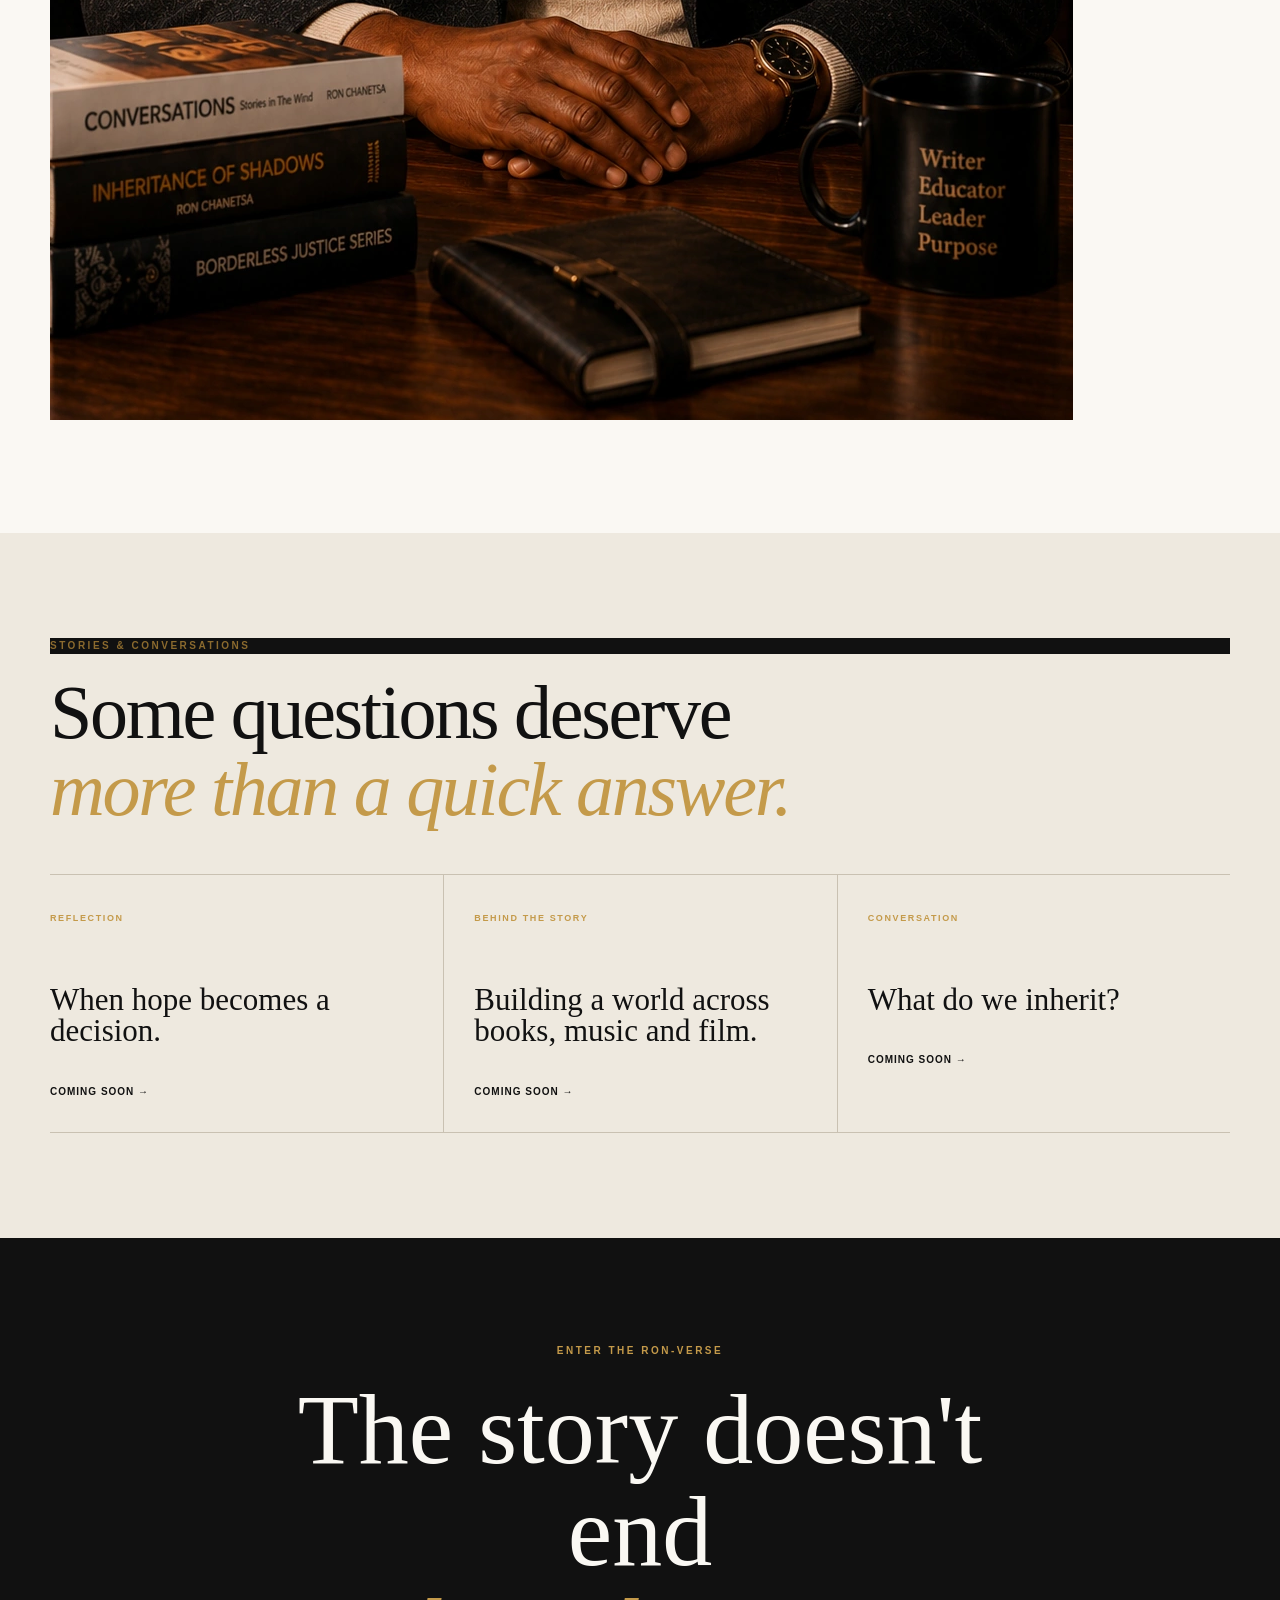
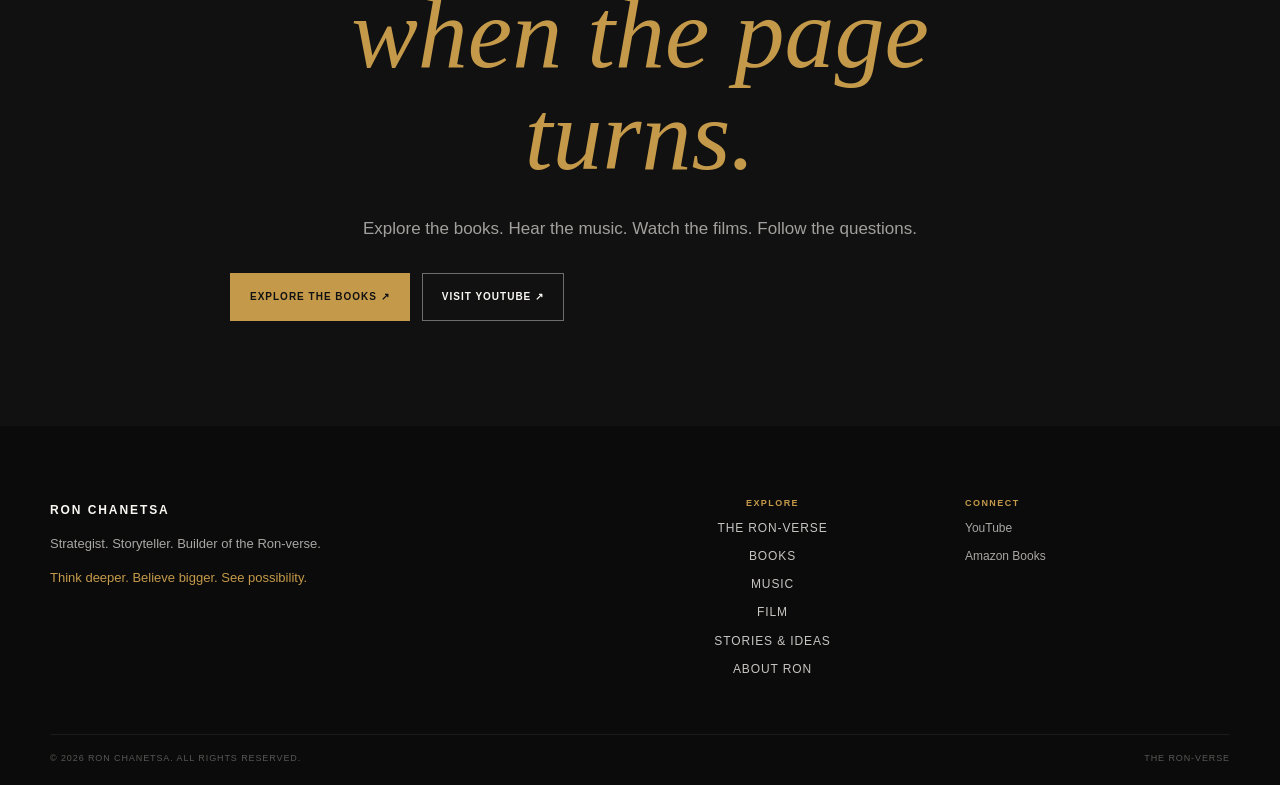
==== commit 63ec0205: "Fix About artist layout structure" ====
--- a/index.html
+++ b/index.html
@@ -20,7 +20,7 @@
 <section class="dark section" id="universe"><div class="wrap"><div class="sectionhead"><div><p class="eyebrow">EXPLORE THE RON-VERSE</p><h2>One universe.<br><span>Many ways in.</span></h2></div><p>The medium changes. The questions remain.</p></div><div class="worlds"><a href="#books.html"><small>01 · BOOKS</small><h3>Stories with something underneath the plot.</h3><b>Explore the books →</b></a><a id="music" href="https://www.youtube.com/channel/UCRruciXduhxNhuvLaTO6bKQ" target="_blank" rel="noopener"><small>02 · MUSIC</small><h3>Songs for the places words cannot reach.</h3><b>Listen on YouTube →</b></a><a id="film" href="https://www.youtube.com/channel/UCRruciXduhxNhuvLaTO6bKQ" target="_blank" rel="noopener"><small>03 · FILM & VIDEO</small><h3>See the story.</h3><b>Watch the films →</b></a><a href="#stories"><small>04 · STORIES & IDEAS</small><h3>Sometimes the story is the question.</h3><b>Enter the conversation →</b></a></div></div></section>
 <section class="section themes"><div class="wrap"><p class="eyebrow dark">THE QUESTIONS BENEATH THE STORIES</p><h2>What happens in the space<br><span>between shadow and light?</span></h2><div class="themegrid"><article><small>01</small><h3>Power</h3><p>Who gets to decide? What happens when power changes hands?</p></article><article><small>02</small><h3>Faith</h3><p>What do we believe when belief becomes costly?</p></article><article><small>03</small><h3>Consequence</h3><p>Every choice leaves something behind.</p></article><article><small>04</small><h3>Hope</h3><p>What remains possible when circumstances say otherwise?</p></article><article><small>05</small><h3>Resilience</h3><p>What makes people keep going?</p></article><article><small>06</small><h3>Identity</h3><p>Who are we beneath the stories handed to us?</p></article></div></div></section>
 <section class="dark feature"><div class="wrap featuregrid"><div class="featureart"><strong>INHERITANCE<br><span>OF SHADOWS</span></strong></div><div class="featurecopy"><p class="eyebrow">FEATURED WORLD · BORDERLESS JUSTICE</p><h2>Inheritance<br><span>of Shadows.</span></h2><p>A story about what we inherit, what we choose and what follows us when the past refuses to stay buried.</p><div class="tags"><i>Power</i><i>Justice</i><i>Identity</i><i>Consequence</i></div><a class="btn gold" href=#books>Enter the story →</a></div></div></section>
-<section class="section" id="about"><div class="wrap split"><div class="artist-portrait"><img src="assets/ron-chanetsa-artist.webp" alt="Ron Chanetsa"></div><div class="aboutcopy"><p class="lead">The stories are imagined. The questions are real.</p><p>Ron Chanetsa creates across books, music, cinematic storytelling and ideas. His work brings together African experience, Christian faith, systems thinking, imagination and a deep interest in people.</p><p>The result is work that can entertain you without treating you as though entertainment is all you came for.</p><a class="link" href="#enter">Meet Ron →</a></div></div></section>
+<section class="section" id="about"><div class="wrap split"><div class="artist-portrait"><img src="assets/ron-chanetsa-artist.webp" alt="Ron Chanetsa"></div><div class="aboutcopy"><p class="eyebrow dark">RON CHANETSA</p><h2>The stories are imagined.<br><span>The questions are real.</span></h2><p>Ron Chanetsa creates across books, music, cinematic storytelling and ideas. His work brings together African experience, Christian faith, systems thinking, imagination and a deep interest in people.</p><p>The result is work that can entertain you without treating you as though entertainment is all you came for.</p><a class="link" href="#enter">Meet Ron →</a></div></div></section>
 <section class="section paper" id="stories"><div class="wrap"><p class="eyebrow dark">STORIES & CONVERSATIONS</p><h2>Some questions deserve<br><span>more than a quick answer.</span></h2><div class="storygrid"><article><small>REFLECTION</small><h3>When hope becomes a decision.</h3><b>Coming soon →</b></article><article><small>BEHIND THE STORY</small><h3>Building a world across books, music and film.</h3><b>Coming soon →</b></article><article><small>CONVERSATION</small><h3>What do we inherit?</h3><b>Coming soon →</b></article></div></div></section>
 <section class="dark section final" id="enter"><div class="wrap narrow center"><p class="eyebrow">ENTER THE RON-VERSE</p><h2>The story doesn't end<br><span>when the page turns.</span></h2><p>Explore the books. Hear the music. Watch the films. Follow the questions.</p><div class="actions"><a class="btn gold" href="https://a.co/d/0grzyKkY" target="_blank" rel="noopener">Explore the books ↗</a><a class="btn ghost" href="https://www.youtube.com/channel/UCRruciXduhxNhuvLaTO6bKQ" target="_blank" rel="noopener">Visit YouTube ↗</a></div></div></section>
 </main>
--- a/styles.css
+++ b/styles.css
@@ -351,3 +351,79 @@
     grid-template-columns: 1fr !important;
   }
 }
+/* FINAL ABOUT LAYOUT */
+#about .split {
+  display: grid !important;
+  grid-template-columns: minmax(0, 1fr) minmax(0, 1fr) !important;
+  gap: clamp(40px, 6vw, 90px) !important;
+  align-items: center !important;
+  width: 100% !important;
+  max-width: none !important;
+}
+
+#about .artist-portrait {
+  width: 100% !important;
+  max-width: 520px !important;
+  min-width: 0 !important;
+  margin: 0 auto !important;
+  overflow: hidden !important;
+}
+
+#about .artist-portrait img {
+  display: block !important;
+  width: 100% !important;
+  max-width: 520px !important;
+  height: auto !important;
+  margin: 0 auto !important;
+}
+
+#about .aboutcopy {
+  width: 100% !important;
+  min-width: 0 !important;
+  max-width: 570px !important;
+}
+/* ABOUT SECTION - FINAL LAYOUT */
+#about .split {
+  display: grid !important;
+  grid-template-columns: minmax(0, 520px) minmax(0, 1fr) !important;
+  gap: 80px !important;
+  align-items: center !important;
+  width: 100% !important;
+}
+
+#about .artist-portrait {
+  width: 100% !important;
+  max-width: 520px !important;
+  min-width: 0 !important;
+  overflow: hidden !important;
+}
+
+#about .artist-portrait img {
+  display: block !important;
+  width: 100% !important;
+  max-width: 520px !important;
+  height: auto !important;
+  margin: 0 !important;
+}
+
+#about .aboutcopy {
+  width: 100% !important;
+  max-width: 570px !important;
+  min-width: 0 !important;
+}
+
+@media (max-width: 900px) {
+  #about .split {
+    grid-template-columns: 1fr !important;
+    gap: 45px !important;
+  }
+
+  #about .artist-portrait {
+    max-width: 520px !important;
+    margin: 0 auto !important;
+  }
+
+  #about .aboutcopy {
+    max-width: 100% !important;
+  }
+}
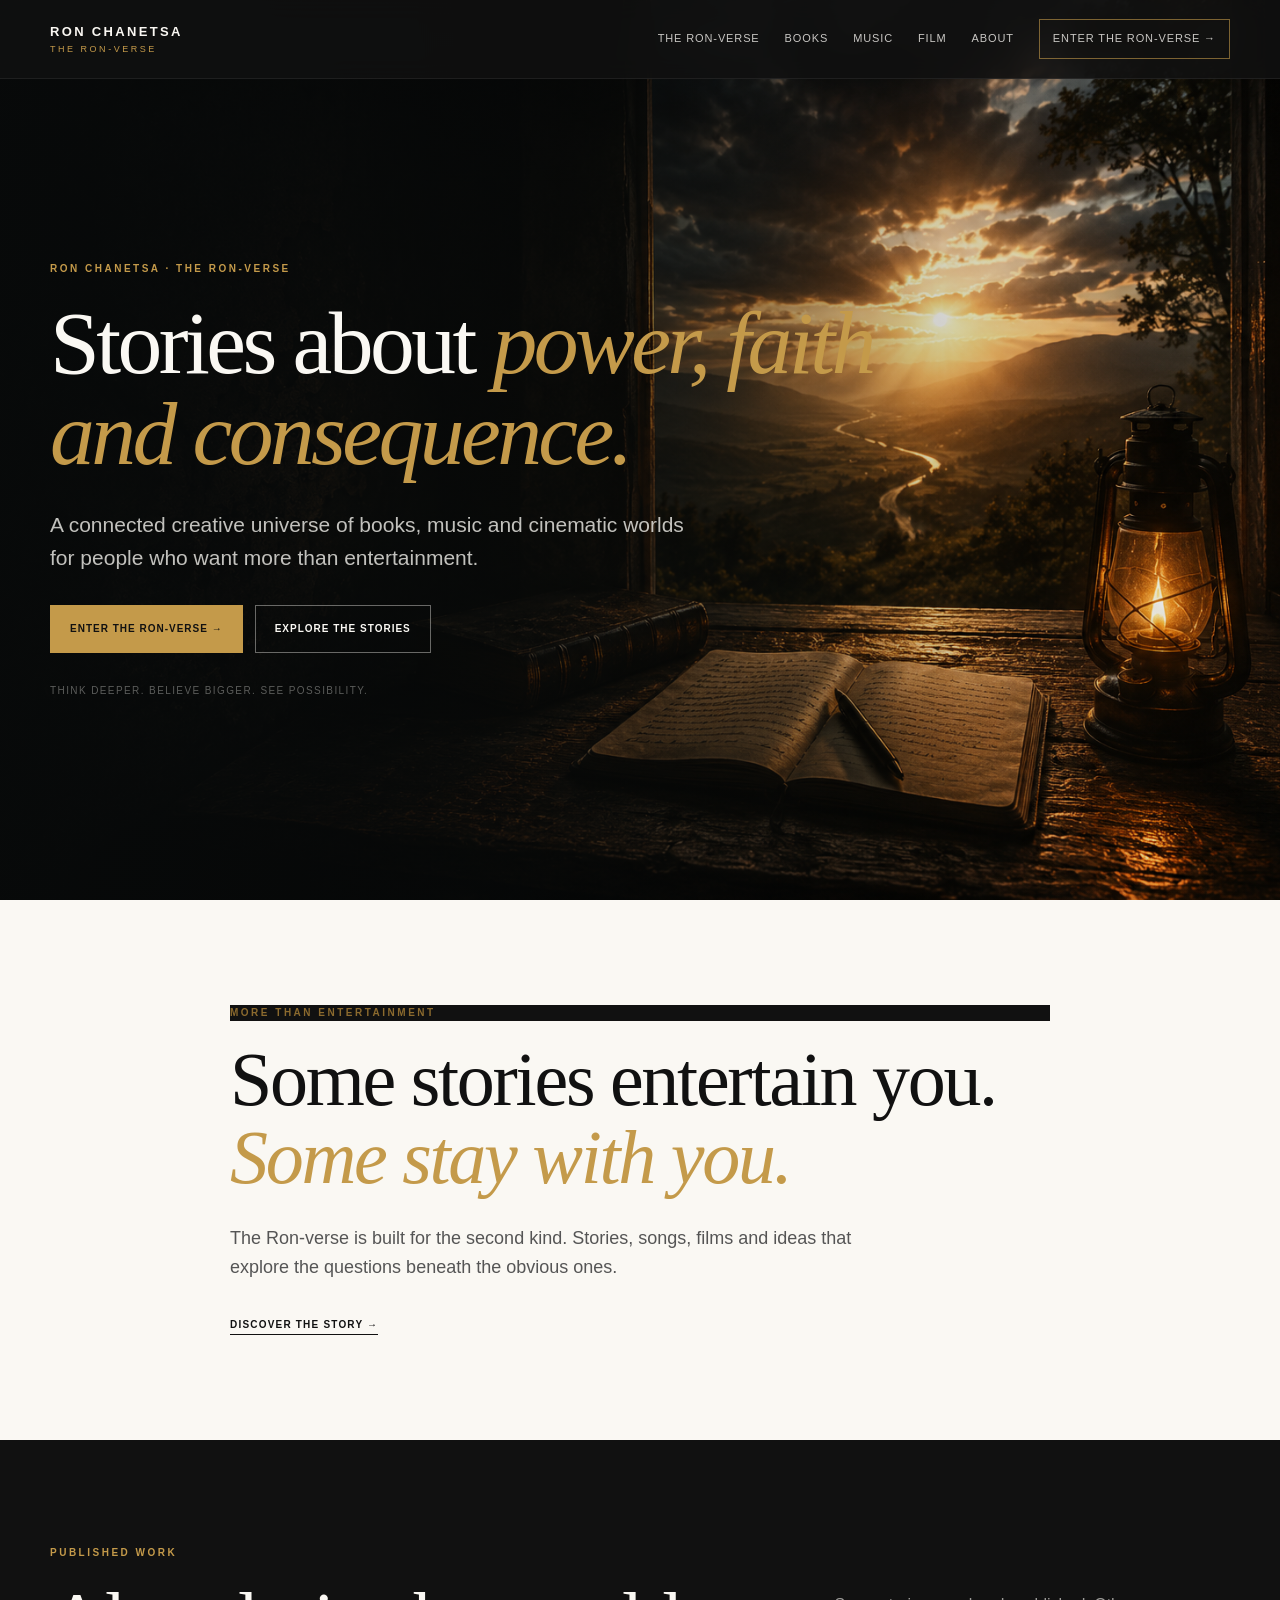
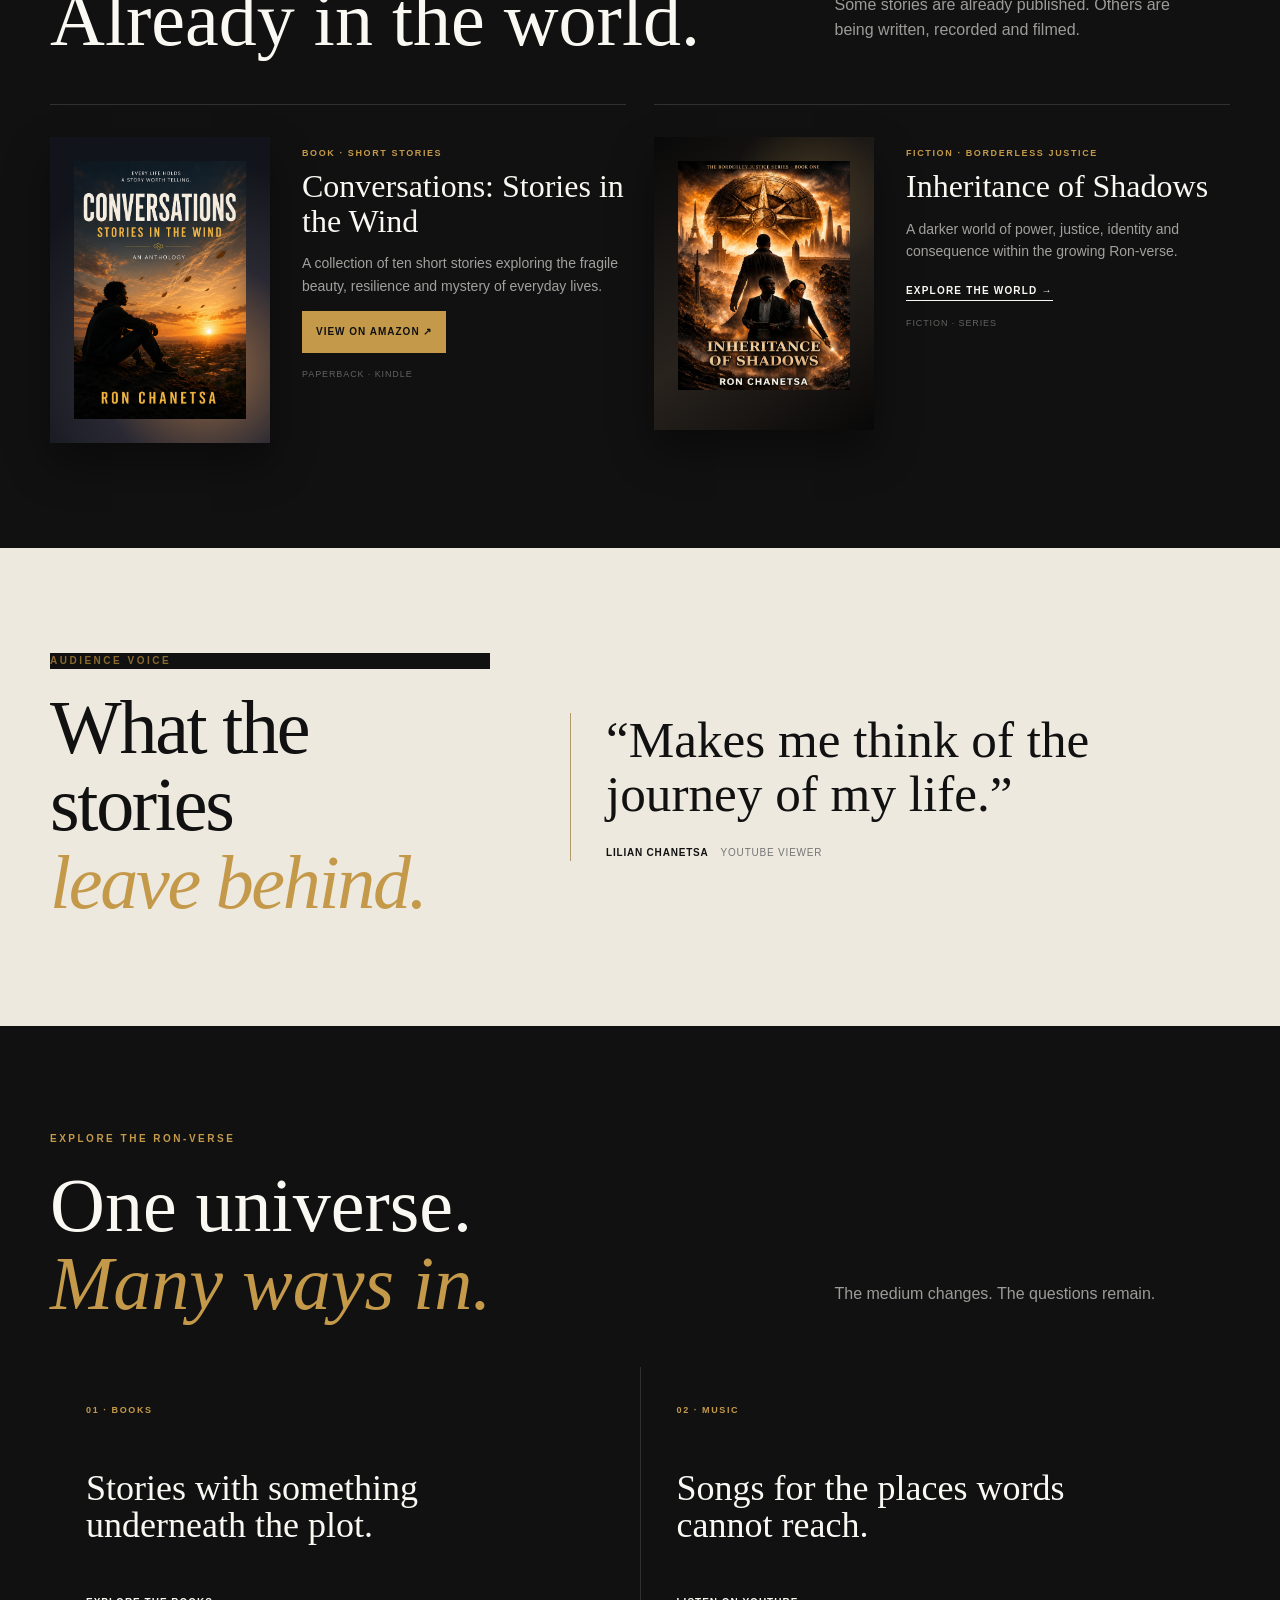
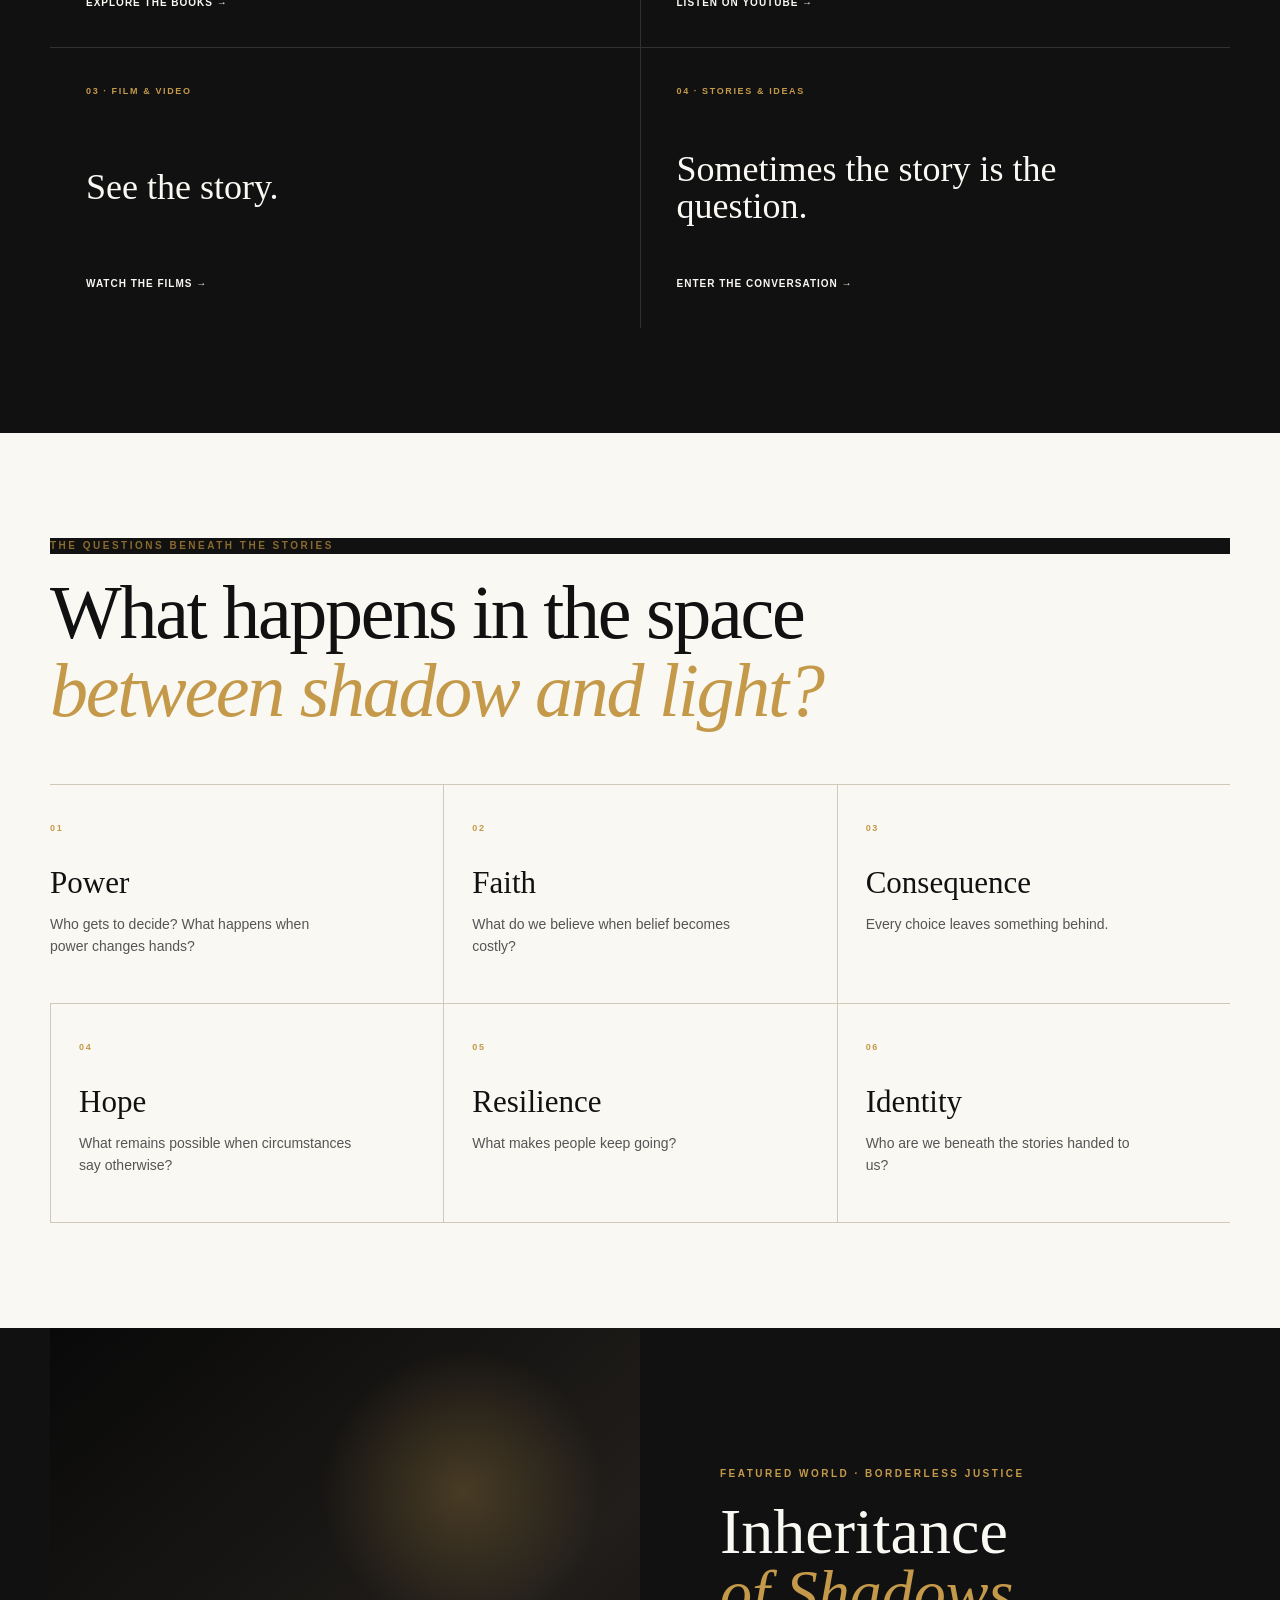
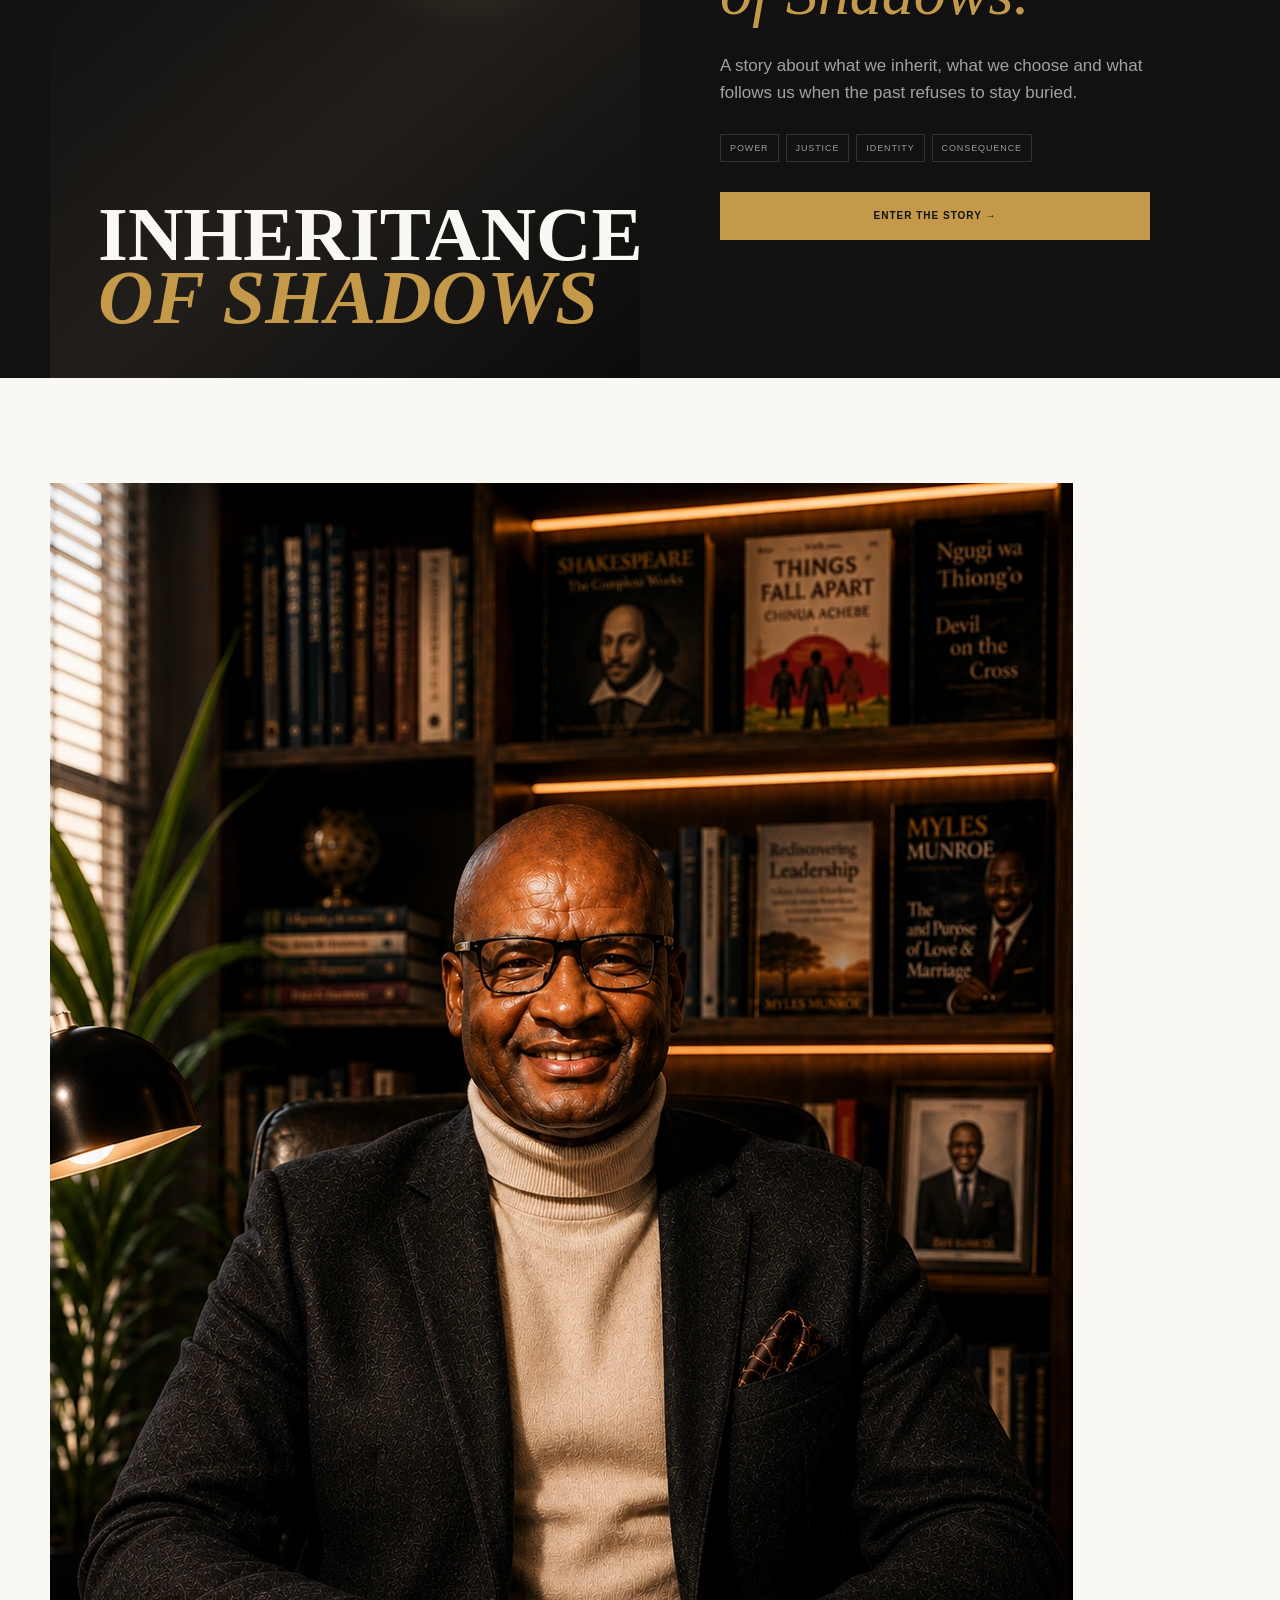
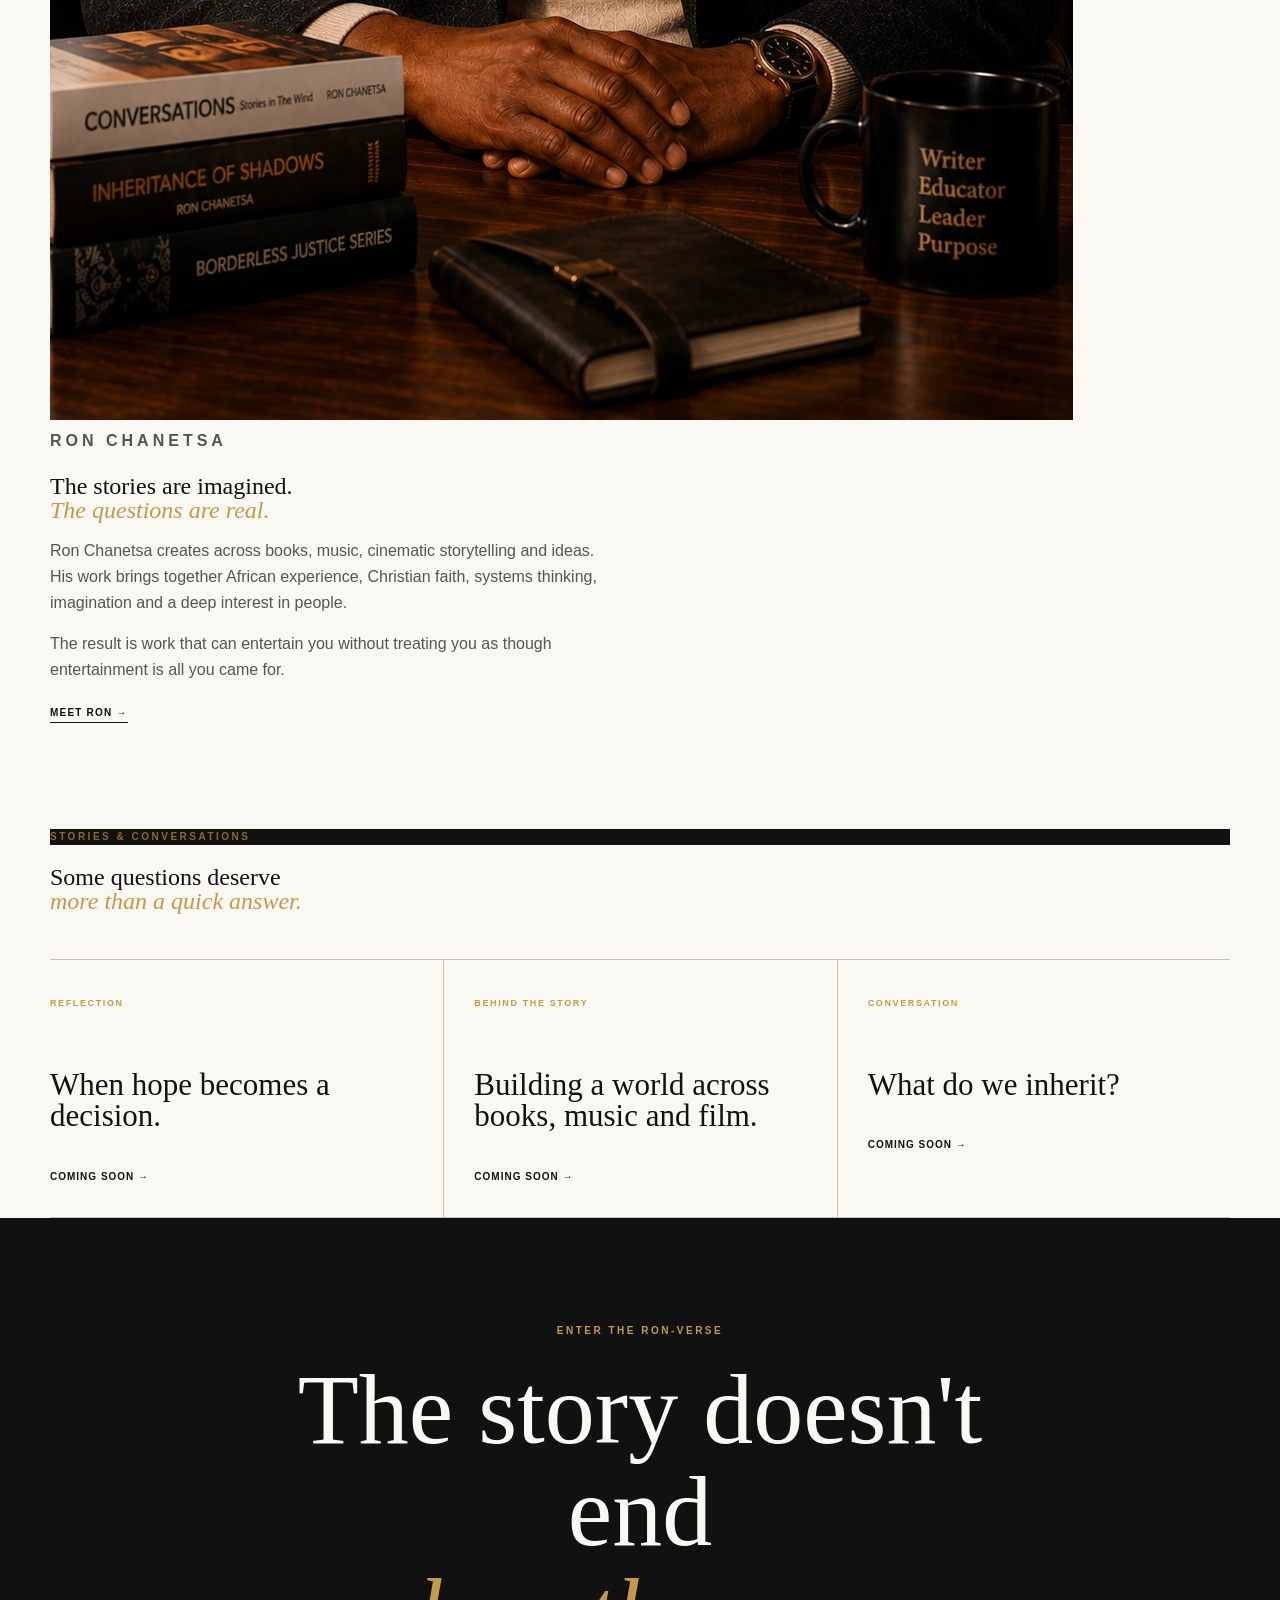
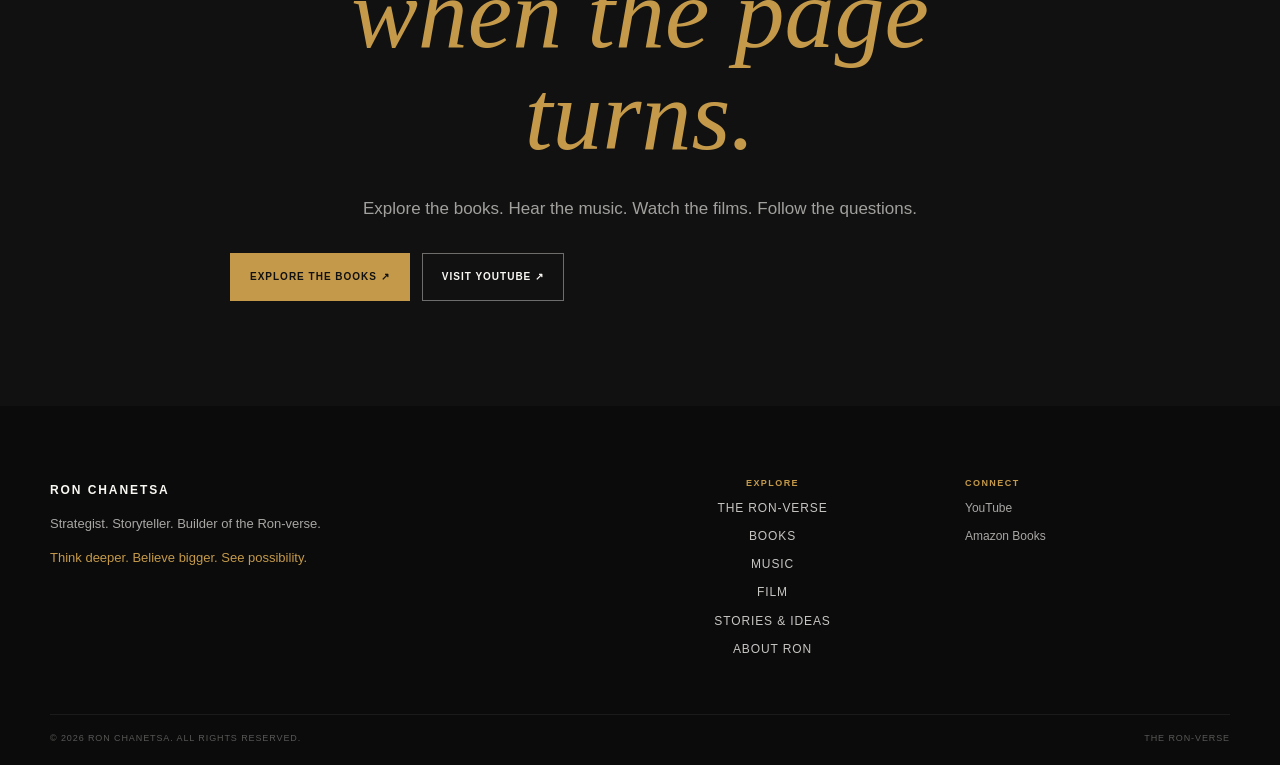
==== commit fef6b210: "Create clean About section structure" ====
--- a/index.html
+++ b/index.html
@@ -4,7 +4,7 @@
 <meta charset="utf-8"><meta name="viewport" content="width=device-width,initial-scale=1">
 <meta name="description" content="The Ron-verse is a connected creative universe of books, music, cinematic stories and ideas by Ron Chanetsa.">
 <meta name="theme-color" content="#111111"><title>Ron Chanetsa | The Ron-verse</title>
-<link rel="stylesheet" href="styles.css?v=2">
+<link rel="stylesheet" href="styles.css?v=3">
 </head>
 <body>
 <a class="skip" href="#main">Skip to content</a>
@@ -20,8 +20,37 @@
 <section class="dark section" id="universe"><div class="wrap"><div class="sectionhead"><div><p class="eyebrow">EXPLORE THE RON-VERSE</p><h2>One universe.<br><span>Many ways in.</span></h2></div><p>The medium changes. The questions remain.</p></div><div class="worlds"><a href="#books.html"><small>01 · BOOKS</small><h3>Stories with something underneath the plot.</h3><b>Explore the books →</b></a><a id="music" href="https://www.youtube.com/channel/UCRruciXduhxNhuvLaTO6bKQ" target="_blank" rel="noopener"><small>02 · MUSIC</small><h3>Songs for the places words cannot reach.</h3><b>Listen on YouTube →</b></a><a id="film" href="https://www.youtube.com/channel/UCRruciXduhxNhuvLaTO6bKQ" target="_blank" rel="noopener"><small>03 · FILM & VIDEO</small><h3>See the story.</h3><b>Watch the films →</b></a><a href="#stories"><small>04 · STORIES & IDEAS</small><h3>Sometimes the story is the question.</h3><b>Enter the conversation →</b></a></div></div></section>
 <section class="section themes"><div class="wrap"><p class="eyebrow dark">THE QUESTIONS BENEATH THE STORIES</p><h2>What happens in the space<br><span>between shadow and light?</span></h2><div class="themegrid"><article><small>01</small><h3>Power</h3><p>Who gets to decide? What happens when power changes hands?</p></article><article><small>02</small><h3>Faith</h3><p>What do we believe when belief becomes costly?</p></article><article><small>03</small><h3>Consequence</h3><p>Every choice leaves something behind.</p></article><article><small>04</small><h3>Hope</h3><p>What remains possible when circumstances say otherwise?</p></article><article><small>05</small><h3>Resilience</h3><p>What makes people keep going?</p></article><article><small>06</small><h3>Identity</h3><p>Who are we beneath the stories handed to us?</p></article></div></div></section>
 <section class="dark feature"><div class="wrap featuregrid"><div class="featureart"><strong>INHERITANCE<br><span>OF SHADOWS</span></strong></div><div class="featurecopy"><p class="eyebrow">FEATURED WORLD · BORDERLESS JUSTICE</p><h2>Inheritance<br><span>of Shadows.</span></h2><p>A story about what we inherit, what we choose and what follows us when the past refuses to stay buried.</p><div class="tags"><i>Power</i><i>Justice</i><i>Identity</i><i>Consequence</i></div><a class="btn gold" href=#books>Enter the story →</a></div></div></section>
-<section class="section" id="about"><div class="wrap split"><div class="artist-portrait"><img src="assets/ron-chanetsa-artist.webp" alt="Ron Chanetsa"></div><div class="aboutcopy"><p class="eyebrow dark">RON CHANETSA</p><h2>The stories are imagined.<br><span>The questions are real.</span></h2><p>Ron Chanetsa creates across books, music, cinematic storytelling and ideas. His work brings together African experience, Christian faith, systems thinking, imagination and a deep interest in people.</p><p>The result is work that can entertain you without treating you as though entertainment is all you came for.</p><a class="link" href="#enter">Meet Ron →</a></div></div></section>
-<section class="section paper" id="stories"><div class="wrap"><p class="eyebrow dark">STORIES & CONVERSATIONS</p><h2>Some questions deserve<br><span>more than a quick answer.</span></h2><div class="storygrid"><article><small>REFLECTION</small><h3>When hope becomes a decision.</h3><b>Coming soon →</b></article><article><small>BEHIND THE STORY</small><h3>Building a world across books, music and film.</h3><b>Coming soon →</b></article><article><small>CONVERSATION</small><h3>What do we inherit?</h3><b>Coming soon →</b></article></div></div></section>
+<section class="section" id="about">
+  <div class="wrap about-layout">
+
+    <div class="artist-portrait">
+      <img src="assets/ron-chanetsa-artist.webp" alt="Ron Chanetsa">
+    </div>
+
+    <div class="aboutcopy">
+      <p class="eyebrow">RON CHANETSA</p>
+
+      <h2>
+        The stories are imagined.<br>
+        <span>The questions are real.</span>
+      </h2>
+
+      <p>
+        Ron Chanetsa creates across books, music, cinematic storytelling and ideas.
+        His work brings together African experience, Christian faith, systems thinking,
+        imagination and a deep interest in people.
+      </p>
+
+      <p>
+        The result is work that can entertain you without treating you as though
+        entertainment is all you came for.
+      </p>
+
+      <a class="link" href="#enter">MEET RON →</a>
+    </div>
+
+  </div>
+</section><div class="wrap"><p class="eyebrow dark">STORIES & CONVERSATIONS</p><h2>Some questions deserve<br><span>more than a quick answer.</span></h2><div class="storygrid"><article><small>REFLECTION</small><h3>When hope becomes a decision.</h3><b>Coming soon →</b></article><article><small>BEHIND THE STORY</small><h3>Building a world across books, music and film.</h3><b>Coming soon →</b></article><article><small>CONVERSATION</small><h3>What do we inherit?</h3><b>Coming soon →</b></article></div></div></section>
 <section class="dark section final" id="enter"><div class="wrap narrow center"><p class="eyebrow">ENTER THE RON-VERSE</p><h2>The story doesn't end<br><span>when the page turns.</span></h2><p>Explore the books. Hear the music. Watch the films. Follow the questions.</p><div class="actions"><a class="btn gold" href="https://a.co/d/0grzyKkY" target="_blank" rel="noopener">Explore the books ↗</a><a class="btn ghost" href="https://www.youtube.com/channel/UCRruciXduhxNhuvLaTO6bKQ" target="_blank" rel="noopener">Visit YouTube ↗</a></div></div></section>
 </main>
 <footer><div class="wrap footergrid"><div><b>RON CHANETSA</b><p>Strategist. Storyteller. Builder of the Ron-verse.</p><p class="goldtext">Think deeper. Believe bigger. See possibility.</p></div><nav aria-label="Footer"><b>EXPLORE</b><a href="#universe">The Ron-verse</a><a href=#books>Books</a><a href="music.html">Music</a><a href="#film">Film</a><a href="#stories">Stories & Ideas</a><a href="#about">About Ron</a></nav><div><b>CONNECT</b><a href="https://www.youtube.com/channel/UCRruciXduhxNhuvLaTO6bKQ" target="_blank" rel="noopener">YouTube</a><a href="https://a.co/d/0grzyKkY" target="_blank" rel="noopener">Amazon Books</a></div></div><div class="wrap footerbottom"><span>© 2026 Ron Chanetsa. All rights reserved.</span><span>THE RON-VERSE</span></div></footer>
--- a/styles.css
+++ b/styles.css
@@ -383,12 +383,15 @@
   max-width: 570px !important;
 }
 /* ABOUT SECTION - FINAL LAYOUT */
+
 #about .split {
   display: grid !important;
   grid-template-columns: minmax(0, 520px) minmax(0, 1fr) !important;
-  gap: 80px !important;
+  gap: 64px !important;
   align-items: center !important;
   width: 100% !important;
+  max-width: 1180px !important;
+  margin: 0 auto !important;
 }
 
 #about .artist-portrait {
@@ -404,23 +407,35 @@
   max-width: 520px !important;
   height: auto !important;
   margin: 0 !important;
+  object-fit: cover !important;
 }
 
 #about .aboutcopy {
   width: 100% !important;
-  max-width: 570px !important;
-  min-width: 0 !important;
+  max-width: 520px !important;
+  min-width: 0 !important;
+}
+
+#about .aboutcopy h2 {
+  max-width: 520px !important;
+}
+
+#about .aboutcopy p {
+  max-width: 520px !important;
 }
 
 @media (max-width: 900px) {
   #about .split {
     grid-template-columns: 1fr !important;
-    gap: 45px !important;
+    gap: 40px !important;
   }
 
   #about .artist-portrait {
-    max-width: 520px !important;
-    margin: 0 auto !important;
+    max-width: 100% !important;
+  }
+
+  #about .artist-portrait img {
+    max-width: 100% !important;
   }
 
   #about .aboutcopy {
